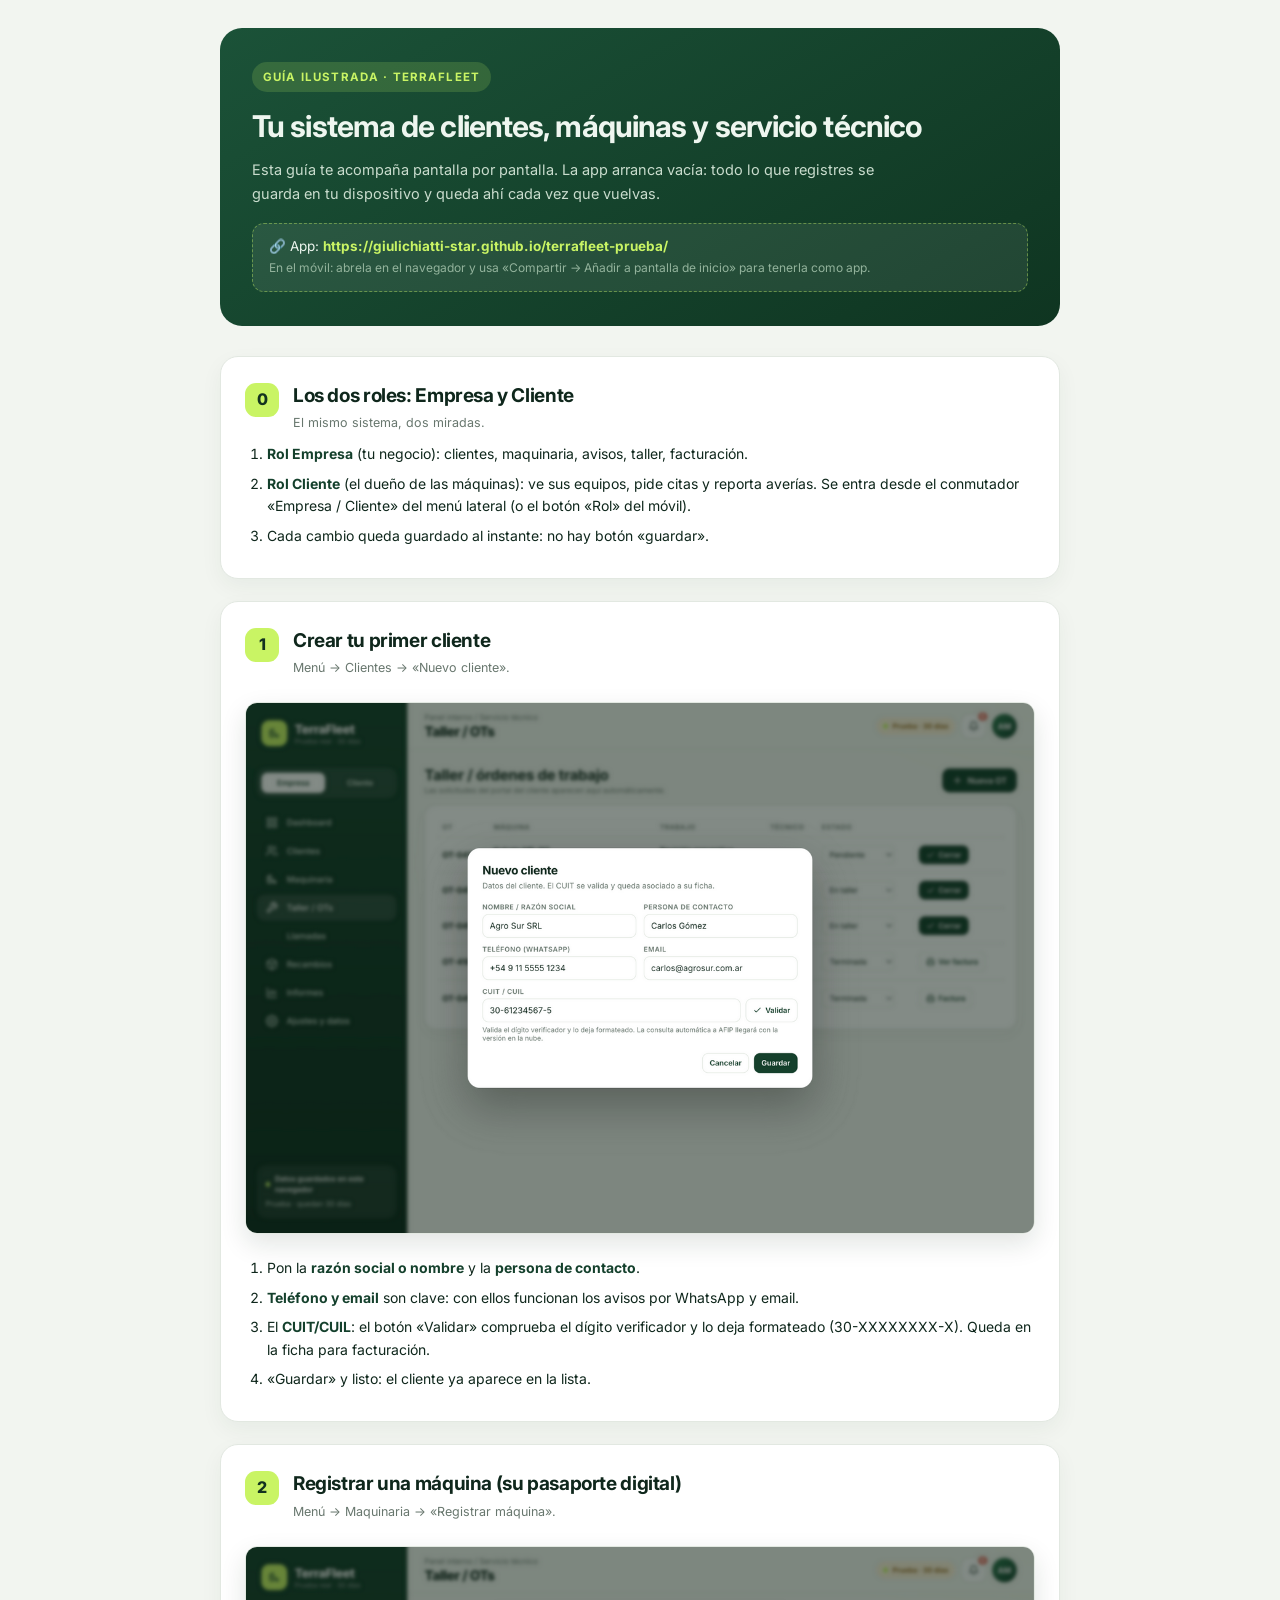
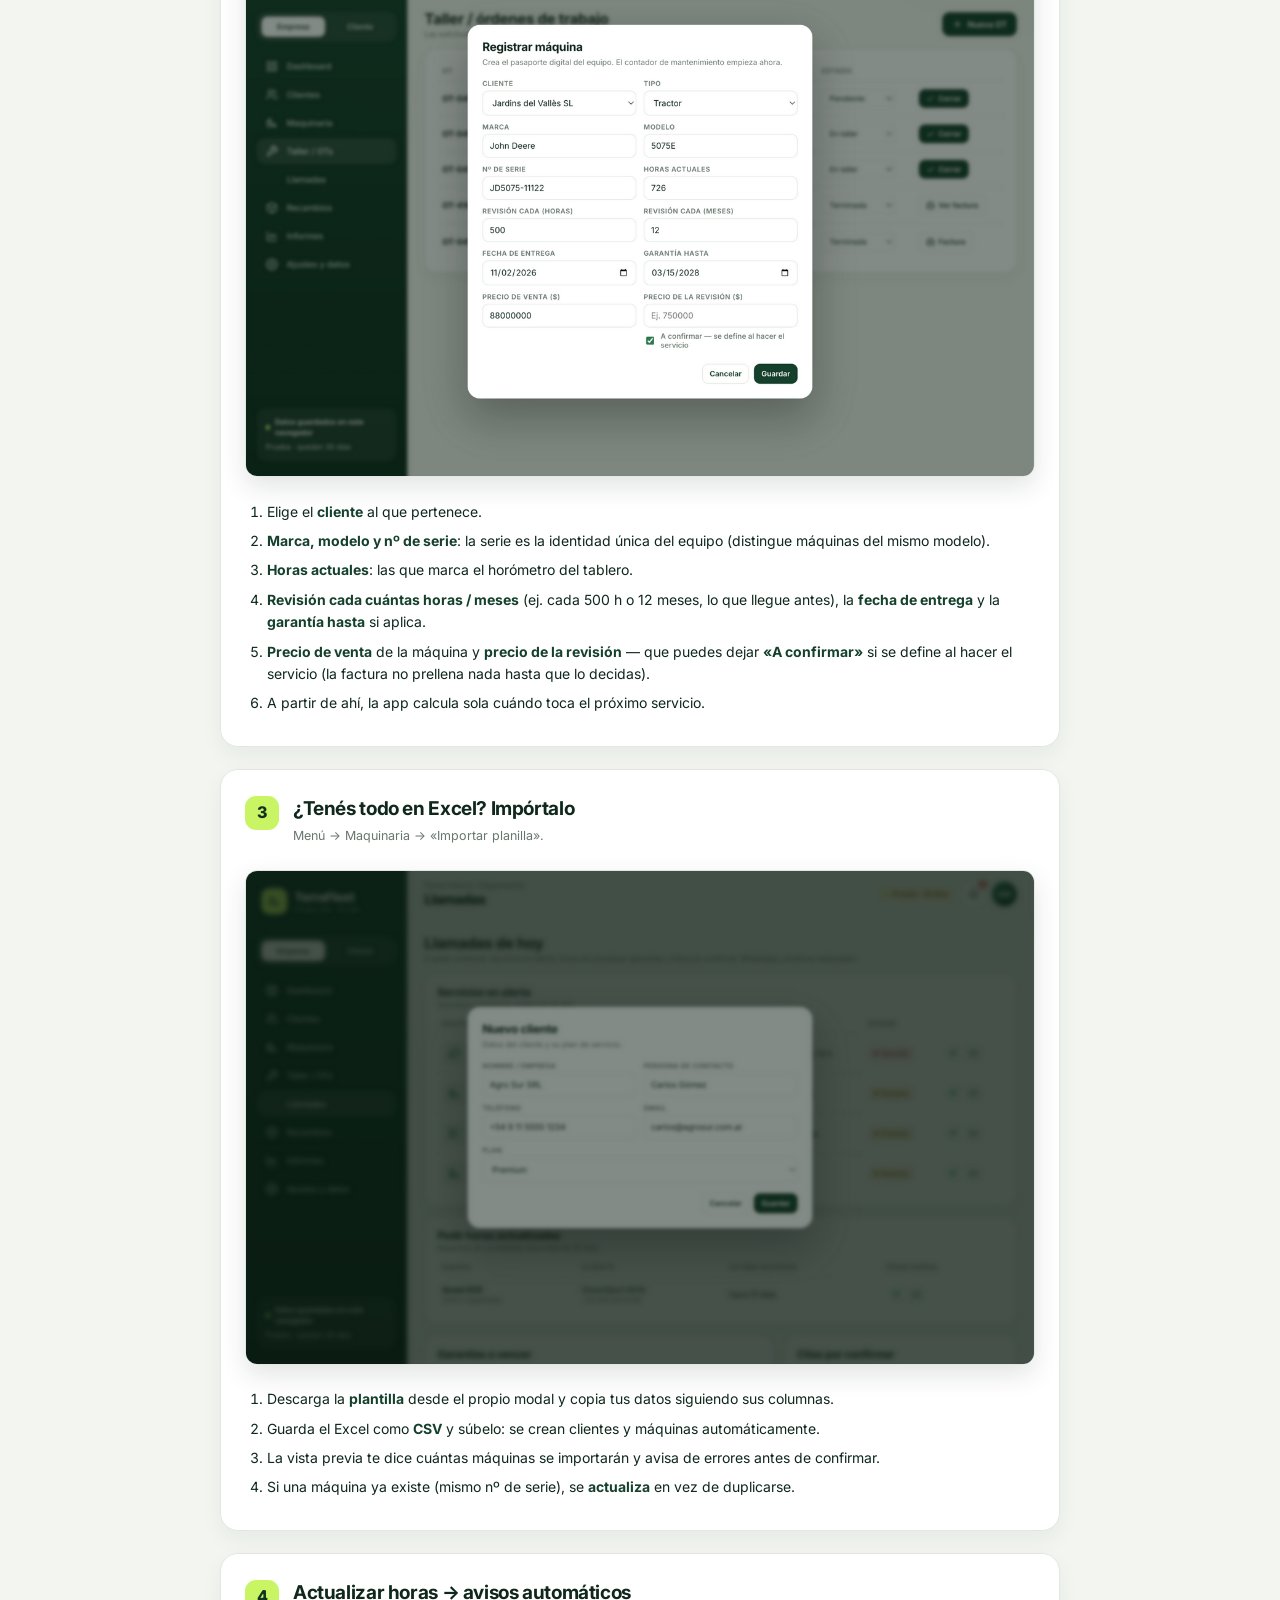
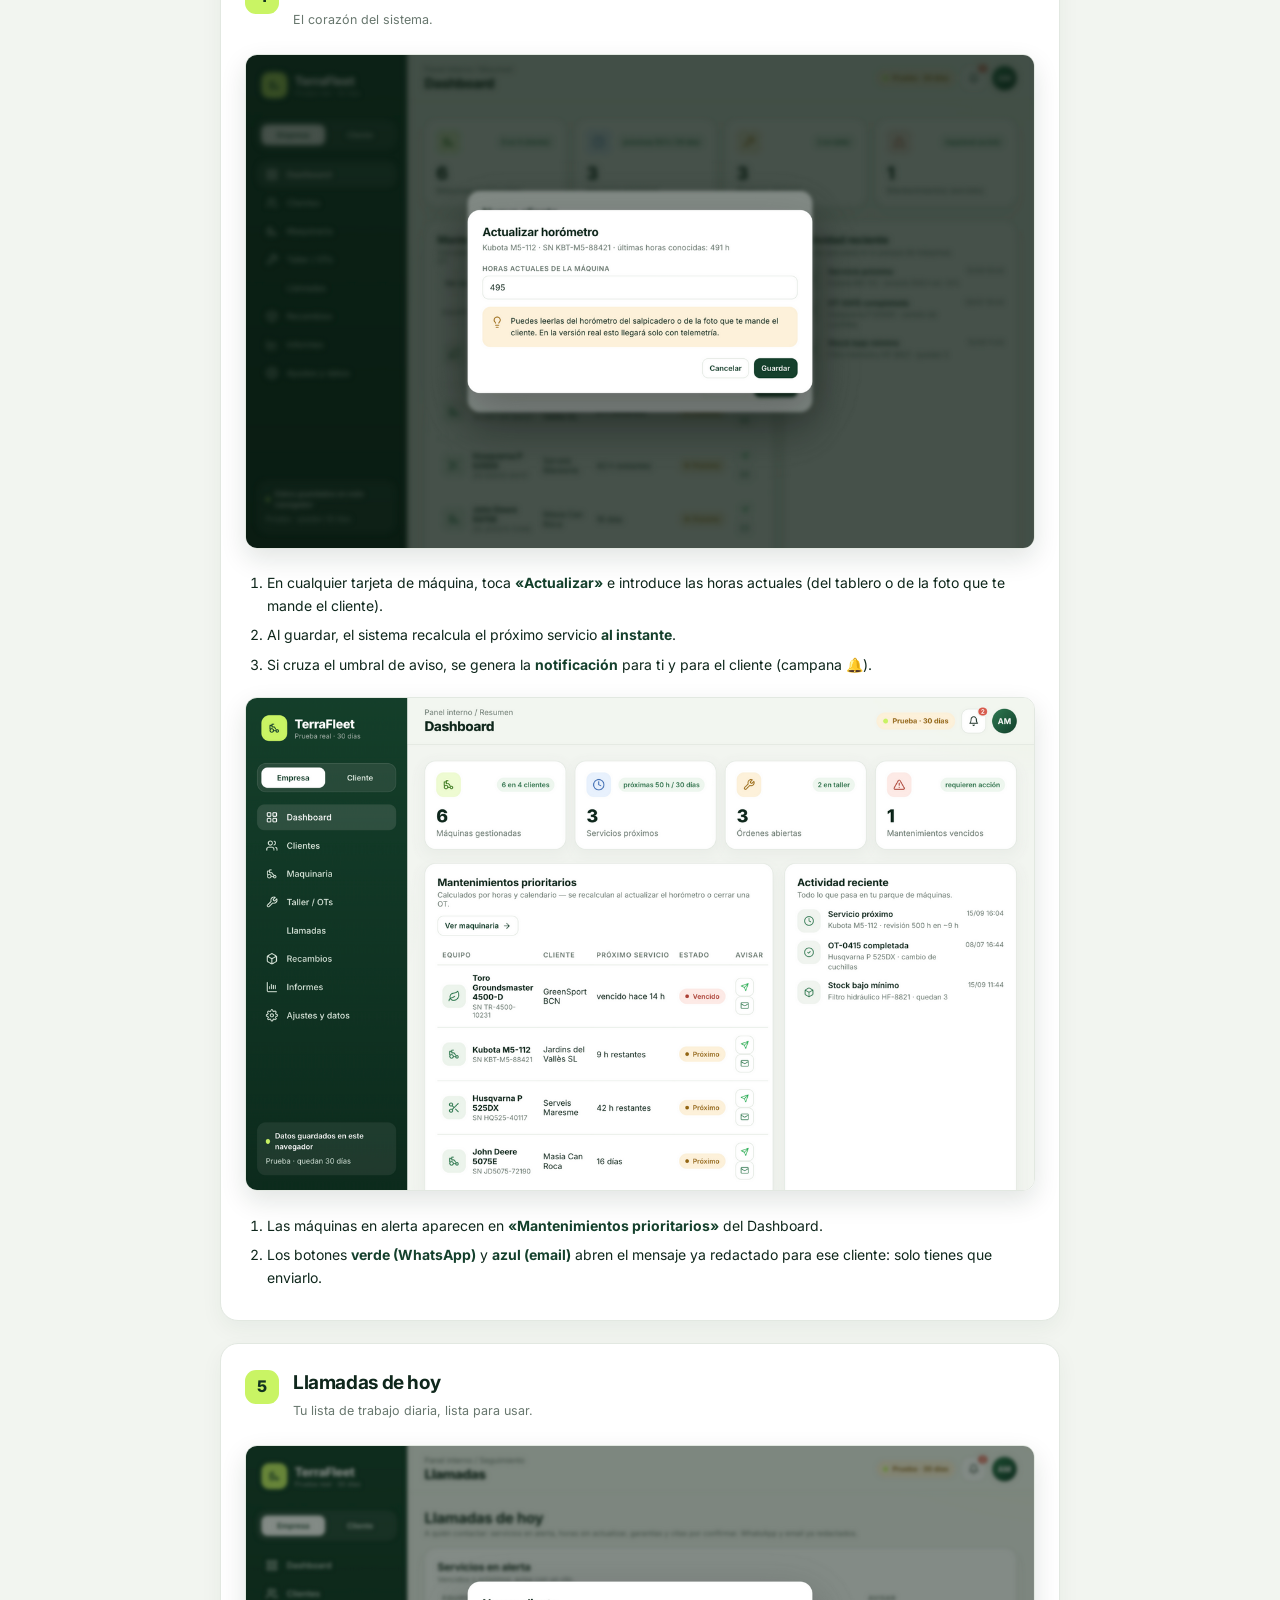
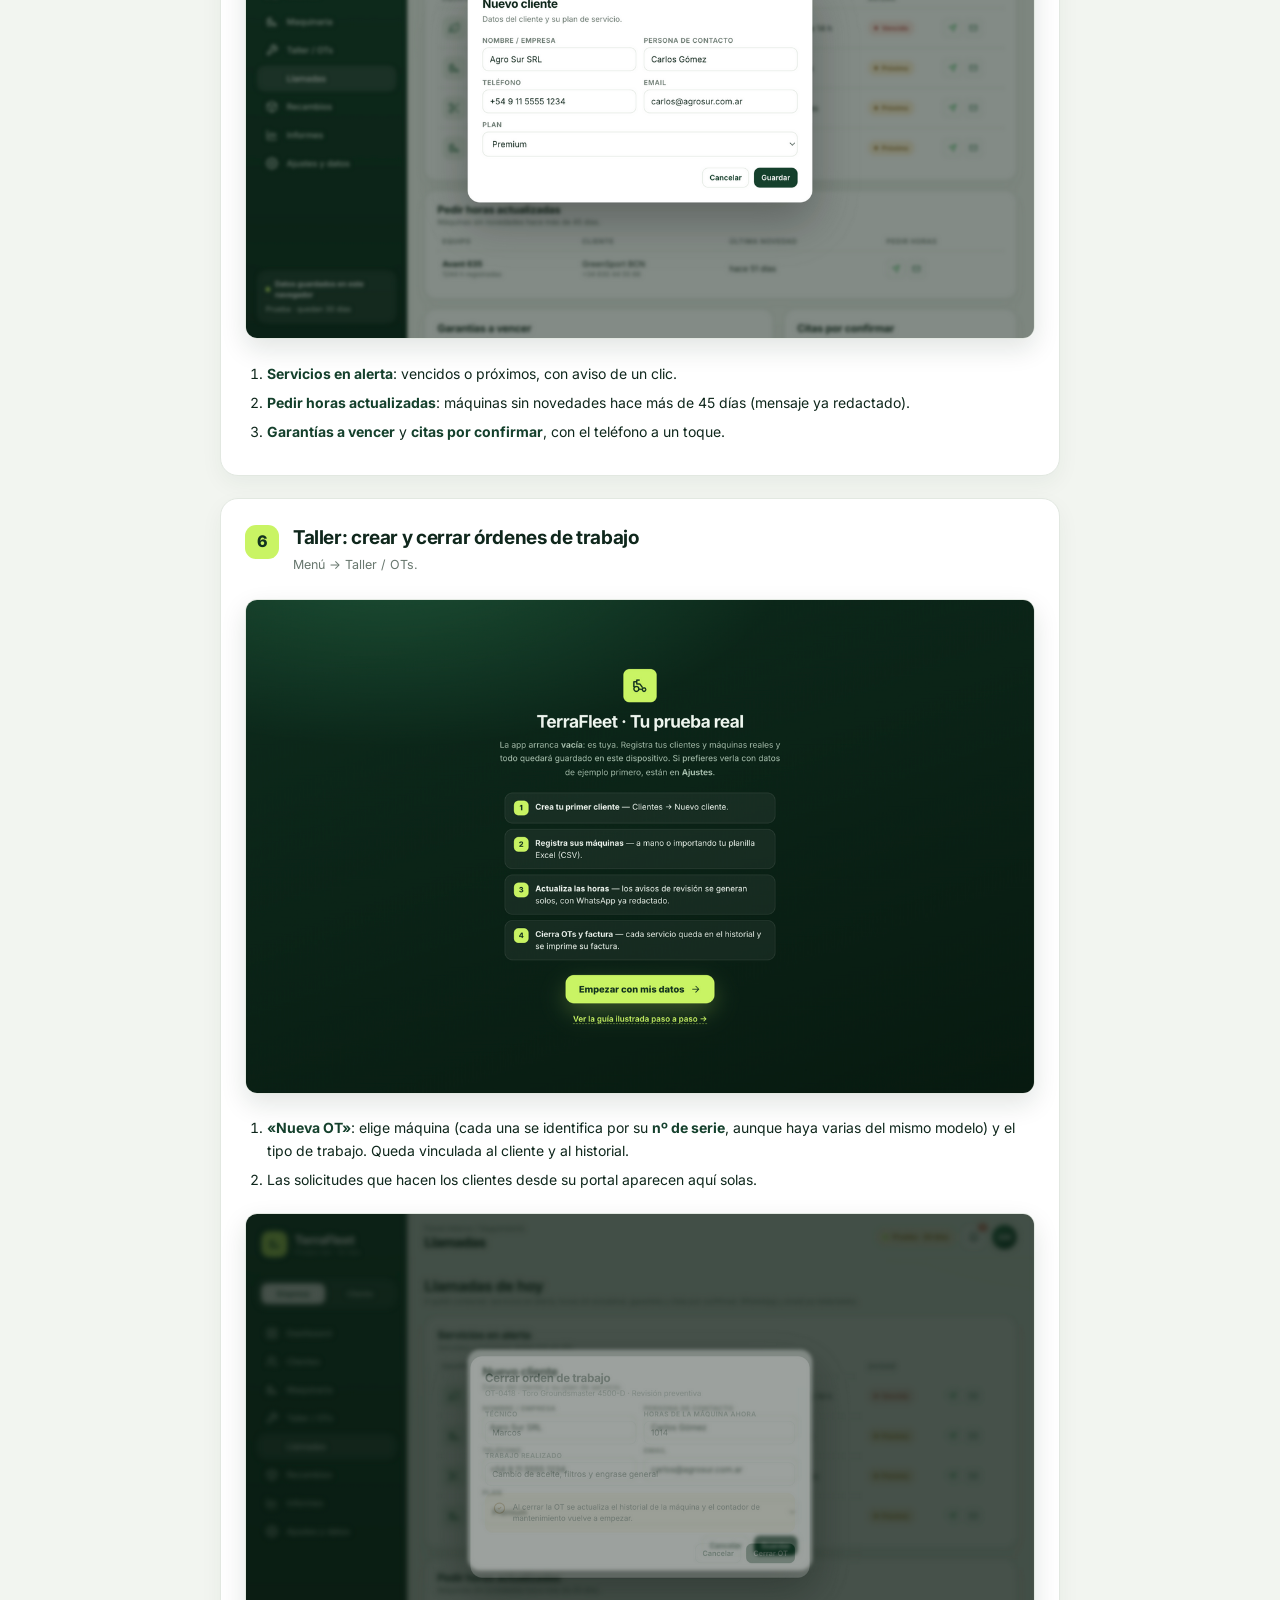
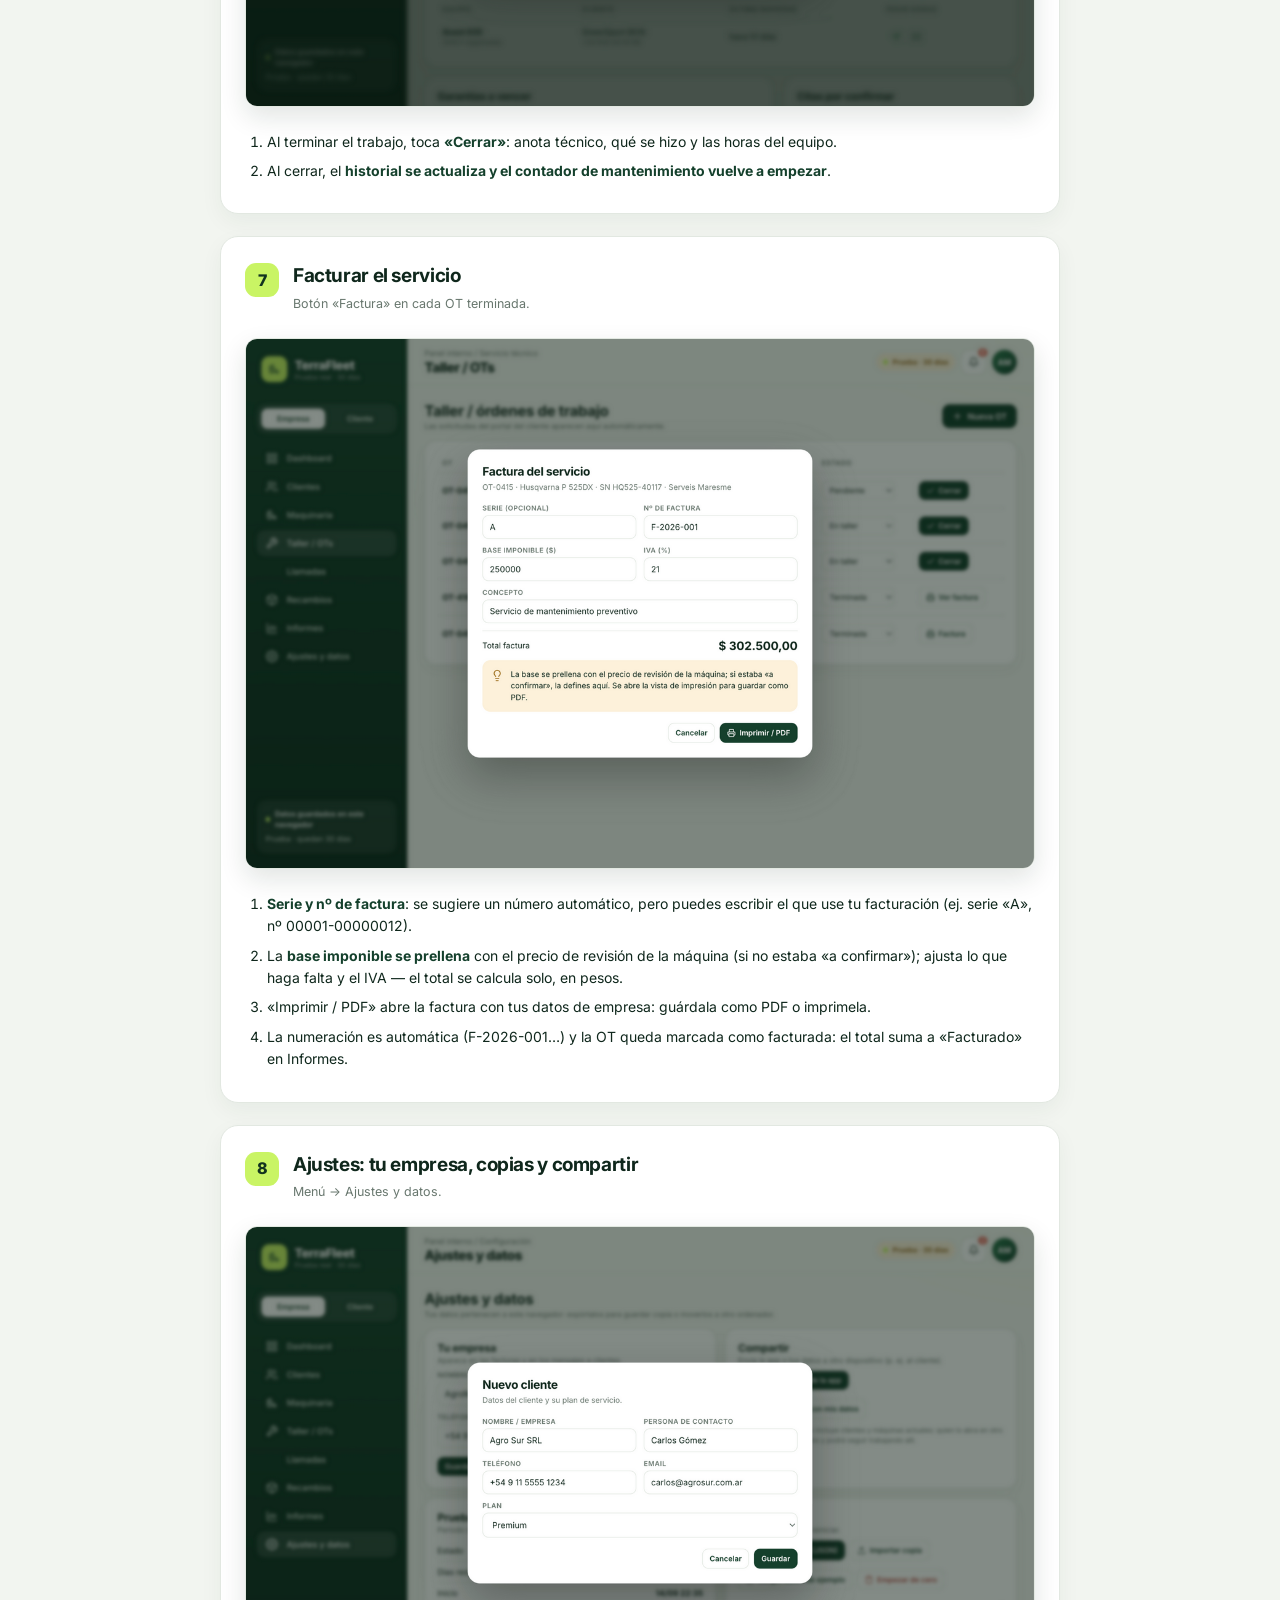
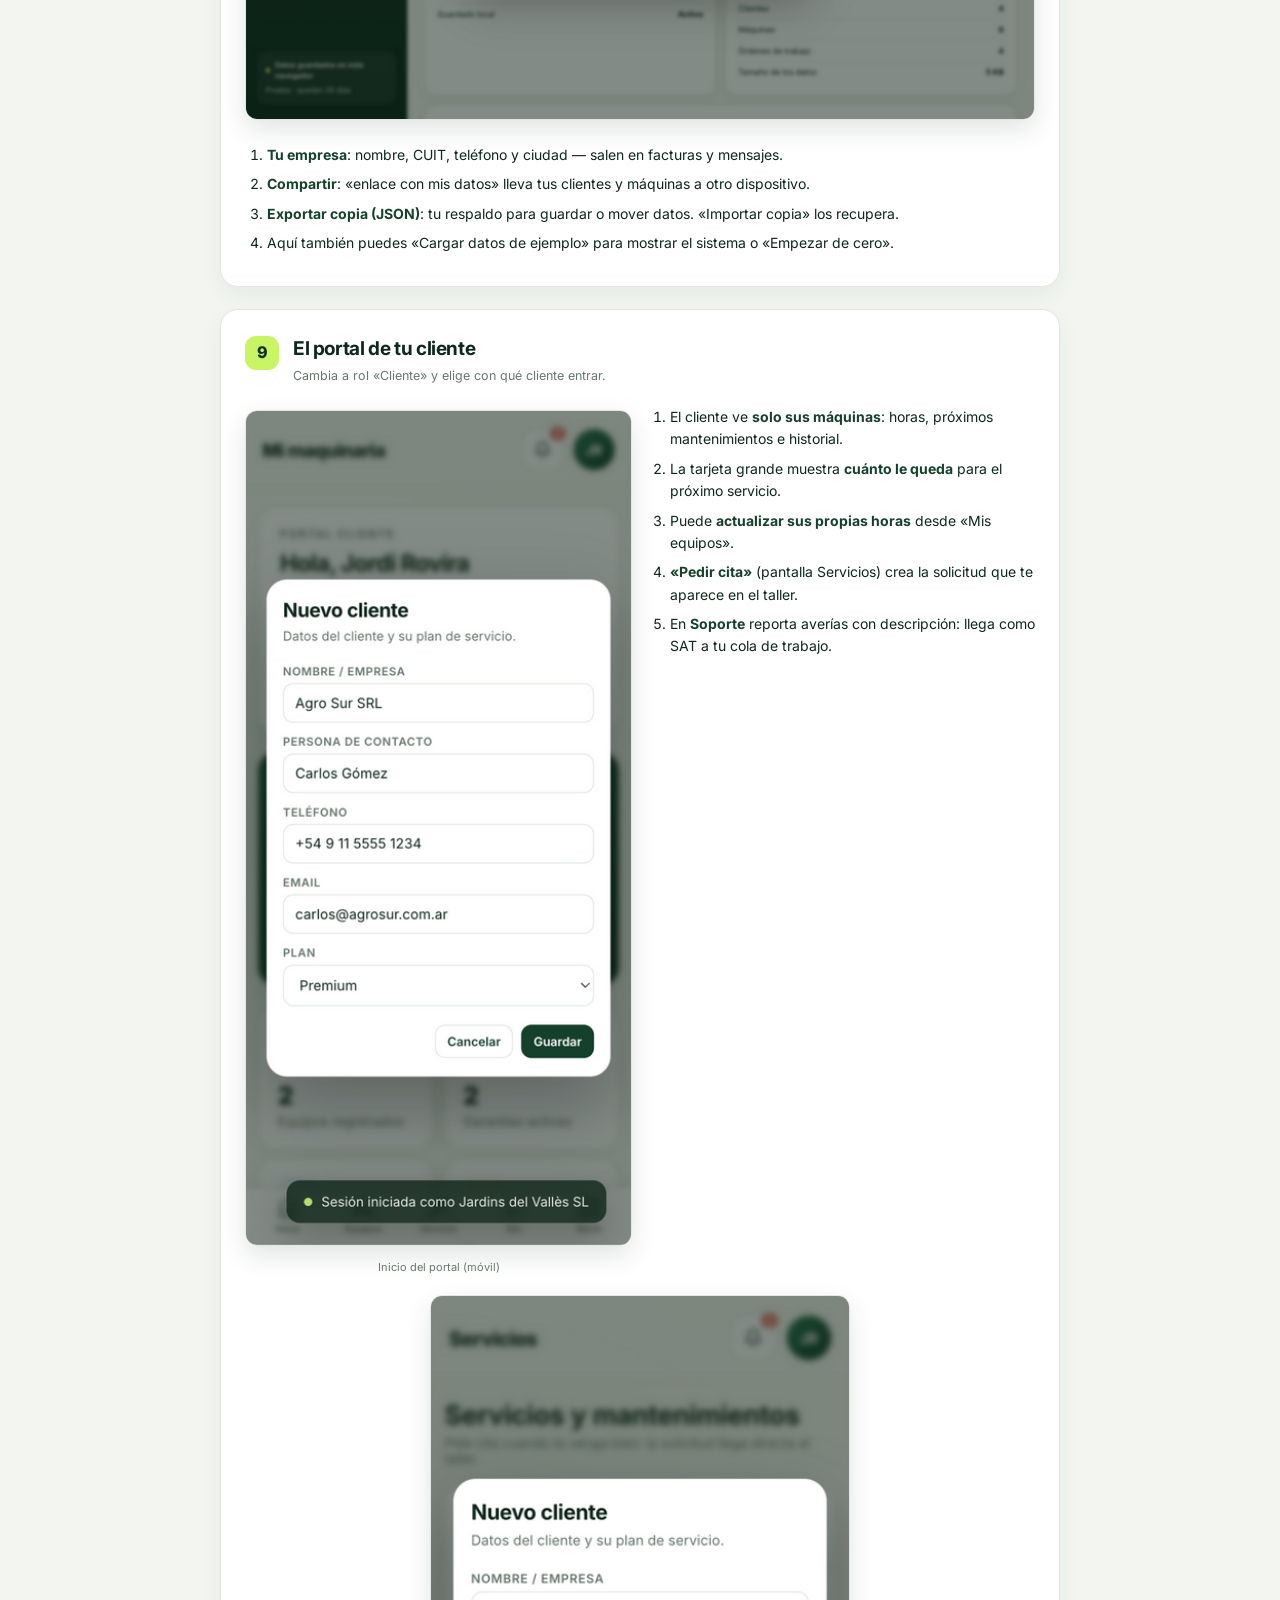
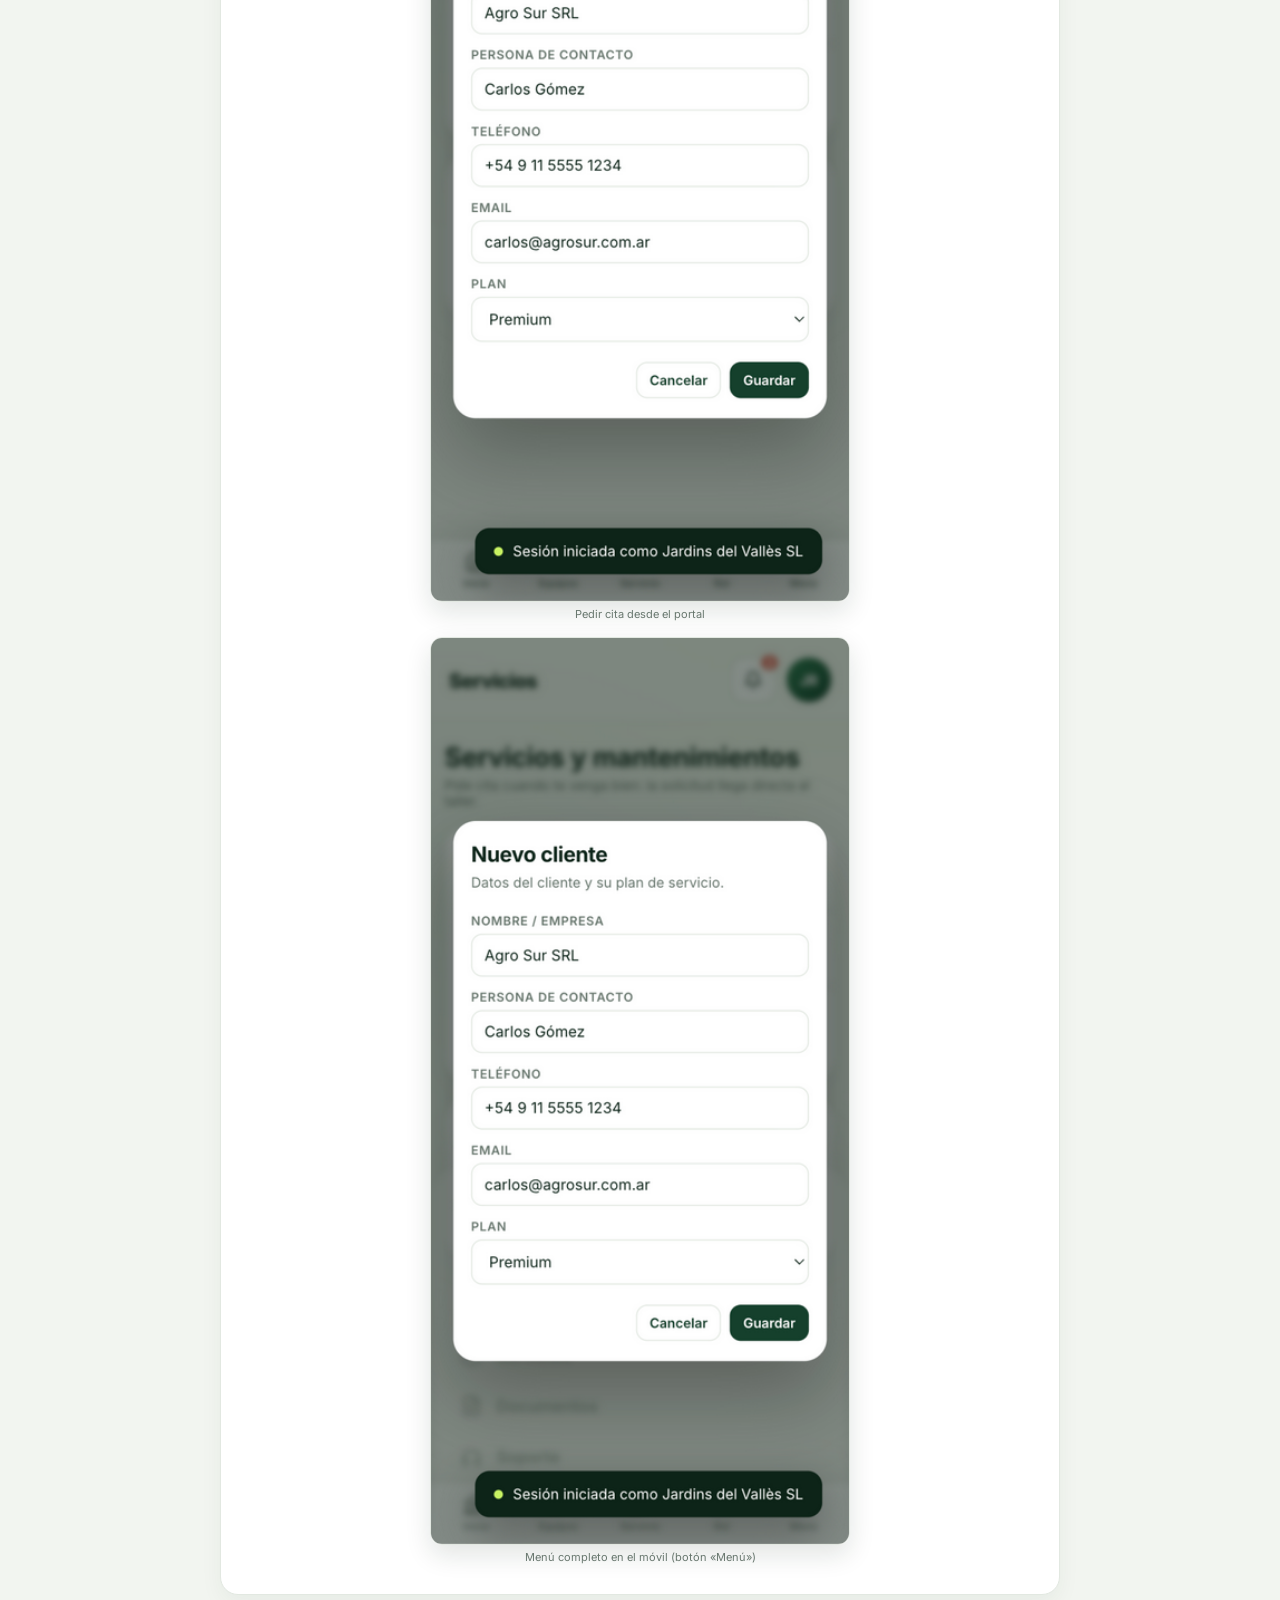
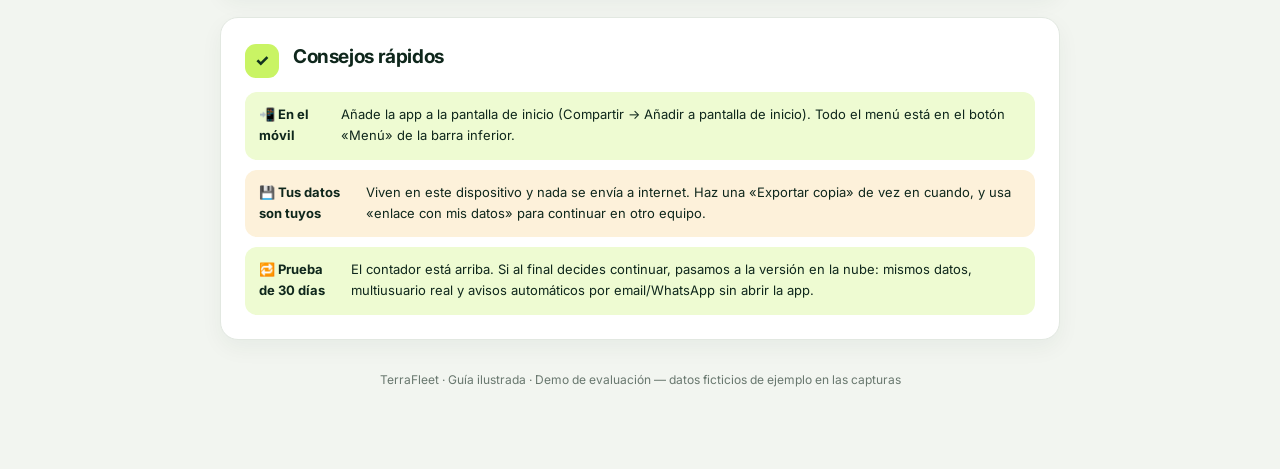
==== guia.html @ 0118ab43 "CRM: CUIT con validación, sin plan, factura con serie/nº, fecha de entrega, precio a confirmar" ====
<!doctype html>
<html lang="es">
<head>
<meta charset="utf-8" />
<meta name="viewport" content="width=device-width, initial-scale=1" />
<title>TerraFleet — Guía ilustrada paso a paso</title>
<link rel="preconnect" href="https://fonts.googleapis.com">
<link href="https://fonts.googleapis.com/css2?family=Inter:wght@400;500;600;700;800&display=swap" rel="stylesheet">
<style>
  :root{--green:#14402c;--green2:#2f7a52;--lime:#c9f464;--lime-soft:#eefbd2;--ink:#0f271c;--muted:#68776e;--line:#e2e8e1;--amber-soft:#fdf1da}
  *{box-sizing:border-box}
  body{margin:0;font-family:Inter,system-ui,-apple-system,"Segoe UI",sans-serif;color:var(--ink);background:#f2f5f0;line-height:1.6;-webkit-font-smoothing:antialiased}
  .wrap{max-width:880px;margin:0 auto;padding:28px 20px 80px}
  header.hero{background:linear-gradient(150deg,#1b5238,#0f3521);color:#eef6ef;border-radius:22px;padding:34px 32px;margin-bottom:30px}
  header.hero h1{margin:10px 0 8px;font-size:30px;letter-spacing:-.03em}
  header.hero p{color:#c9dccd;margin:0;font-size:14.5px;max-width:640px}
  .chip{display:inline-flex;align-items:center;gap:7px;background:rgba(201,244,100,.16);color:#c9f464;font-size:11.5px;font-weight:700;letter-spacing:.1em;text-transform:uppercase;padding:6px 11px;border-radius:999px}
  .appurl{margin-top:18px;background:rgba(255,255,255,.08);border:1px dashed rgba(201,244,100,.4);border-radius:12px;padding:12px 16px;font-size:13.5px}
  .appurl b{color:#c9f464;word-break:break-all}
  .section{background:white;border:1px solid var(--line);border-radius:18px;padding:24px;margin-bottom:22px;box-shadow:0 8px 22px rgba(28,54,41,.05);break-inside:avoid}
  .sec-head{display:flex;gap:14px;align-items:flex-start;margin-bottom:10px}
  .n{width:34px;height:34px;border-radius:11px;background:var(--lime);color:#12331f;font-weight:800;font-size:16px;display:grid;place-items:center;flex:none;margin-top:2px}
  h2{margin:0;font-size:19px;letter-spacing:-.02em}
  .sub{color:var(--muted);font-size:12.5px;margin-top:2px}
  img{width:100%;height:auto;border:1px solid var(--line);border-radius:12px;box-shadow:0 10px 26px rgba(15,39,28,.12);margin:14px 0 6px}
  ol{margin:10px 0 0;padding-left:22px}
  li{margin-bottom:7px;font-size:14px}
  li b{color:var(--green)}
  .tip{display:flex;gap:10px;background:var(--lime-soft);border-radius:12px;padding:12px 14px;font-size:13px;margin-top:14px}
  .tip.amber{background:var(--amber-soft)}
  .tip b{display:block;margin-bottom:2px}
  .shot-cap{font-size:11px;color:var(--muted);text-align:center;margin-bottom:4px}
  .cols{display:grid;grid-template-columns:1fr 1fr;gap:16px}
  .cols .section{margin-bottom:0}
  footer{margin-top:30px;text-align:center;color:var(--muted);font-size:12px}
  @media(max-width:760px){.cols{grid-template-columns:1fr}}
  @media print{
    body{background:#fff}
    .wrap{max-width:none;padding:0}
    .section{box-shadow:none;break-inside:avoid;page-break-inside:avoid}
    header.hero{border-radius:0}
  }
</style>
</head>
<body>
<div class="wrap">

<header class="hero">
  <span class="chip">Guía ilustrada · TerraFleet</span>
  <h1>Tu sistema de clientes, máquinas y servicio técnico</h1>
  <p>Esta guía te acompaña pantalla por pantalla. La app arranca vacía: todo lo que registres se guarda en tu dispositivo y queda ahí cada vez que vuelvas.</p>
  <div class="appurl">🔗 App: <b>https://giulichiatti-star.github.io/terrafleet-prueba/</b><br><span style="font-size:12px;color:#93b39c">En el móvil: abrela en el navegador y usa «Compartir → Añadir a pantalla de inicio» para tenerla como app.</span></div>
</header>

<div class="section">
  <div class="sec-head"><div class="n">0</div><div><h2>Los dos roles: Empresa y Cliente</h2><div class="sub">El mismo sistema, dos miradas.</div></div></div>
  <ol>
    <li><b>Rol Empresa</b> (tu negocio): clientes, maquinaria, avisos, taller, facturación.</li>
    <li><b>Rol Cliente</b> (el dueño de las máquinas): ve sus equipos, pide citas y reporta averías. Se entra desde el conmutador «Empresa / Cliente» del menú lateral (o el botón «Rol» del móvil).</li>
    <li>Cada cambio queda guardado al instante: no hay botón «guardar».</li>
  </ol>
</div>

<div class="section">
  <div class="sec-head"><div class="n">1</div><div><h2>Crear tu primer cliente</h2><div class="sub">Menú → Clientes → «Nuevo cliente».</div></div></div>
  <img src="[data-uri]" alt="Modal de nuevo cliente">
  <ol>
    <li>Pon la <b>razón social o nombre</b> y la <b>persona de contacto</b>.</li>
    <li><b>Teléfono y email</b> son clave: con ellos funcionan los avisos por WhatsApp y email.</li>
    <li>El <b>CUIT/CUIL</b>: el botón «Validar» comprueba el dígito verificador y lo deja formateado (30-XXXXXXXX-X). Queda en la ficha para facturación.</li>
    <li>«Guardar» y listo: el cliente ya aparece en la lista.</li>
  </ol>
</div>

<div class="section">
  <div class="sec-head"><div class="n">2</div><div><h2>Registrar una máquina (su pasaporte digital)</h2><div class="sub">Menú → Maquinaria → «Registrar máquina».</div></div></div>
  <img src="[data-uri]" alt="Modal de registrar máquina">
  <ol>
    <li>Elige el <b>cliente</b> al que pertenece.</li>
    <li><b>Marca, modelo y nº de serie</b>: la serie es la identidad única del equipo (distingue máquinas del mismo modelo).</li>
    <li><b>Horas actuales</b>: las que marca el horómetro del tablero.</li>
    <li><b>Revisión cada cuántas horas / meses</b> (ej. cada 500 h o 12 meses, lo que llegue antes), la <b>fecha de entrega</b> y la <b>garantía hasta</b> si aplica.</li>
    <li><b>Precio de venta</b> de la máquina y <b>precio de la revisión</b> — que puedes dejar <b>«A confirmar»</b> si se define al hacer el servicio (la factura no prellena nada hasta que lo decidas).</li>
    <li>A partir de ahí, la app calcula sola cuándo toca el próximo servicio.</li>
  </ol>
</div>

<div class="section">
  <div class="sec-head"><div class="n">3</div><div><h2>¿Tenés todo en Excel? Impórtalo</h2><div class="sub">Menú → Maquinaria → «Importar planilla».</div></div></div>
  <img src="[data-uri]" alt="Modal de importación CSV con vista previa">
  <ol>
    <li>Descarga la <b>plantilla</b> desde el propio modal y copia tus datos siguiendo sus columnas.</li>
    <li>Guarda el Excel como <b>CSV</b> y súbelo: se crean clientes y máquinas automáticamente.</li>
    <li>La vista previa te dice cuántas máquinas se importarán y avisa de errores antes de confirmar.</li>
    <li>Si una máquina ya existe (mismo nº de serie), se <b>actualiza</b> en vez de duplicarse.</li>
  </ol>
</div>

<div class="section">
  <div class="sec-head"><div class="n">4</div><div><h2>Actualizar horas → avisos automáticos</h2><div class="sub">El corazón del sistema.</div></div></div>
  <img src="[data-uri]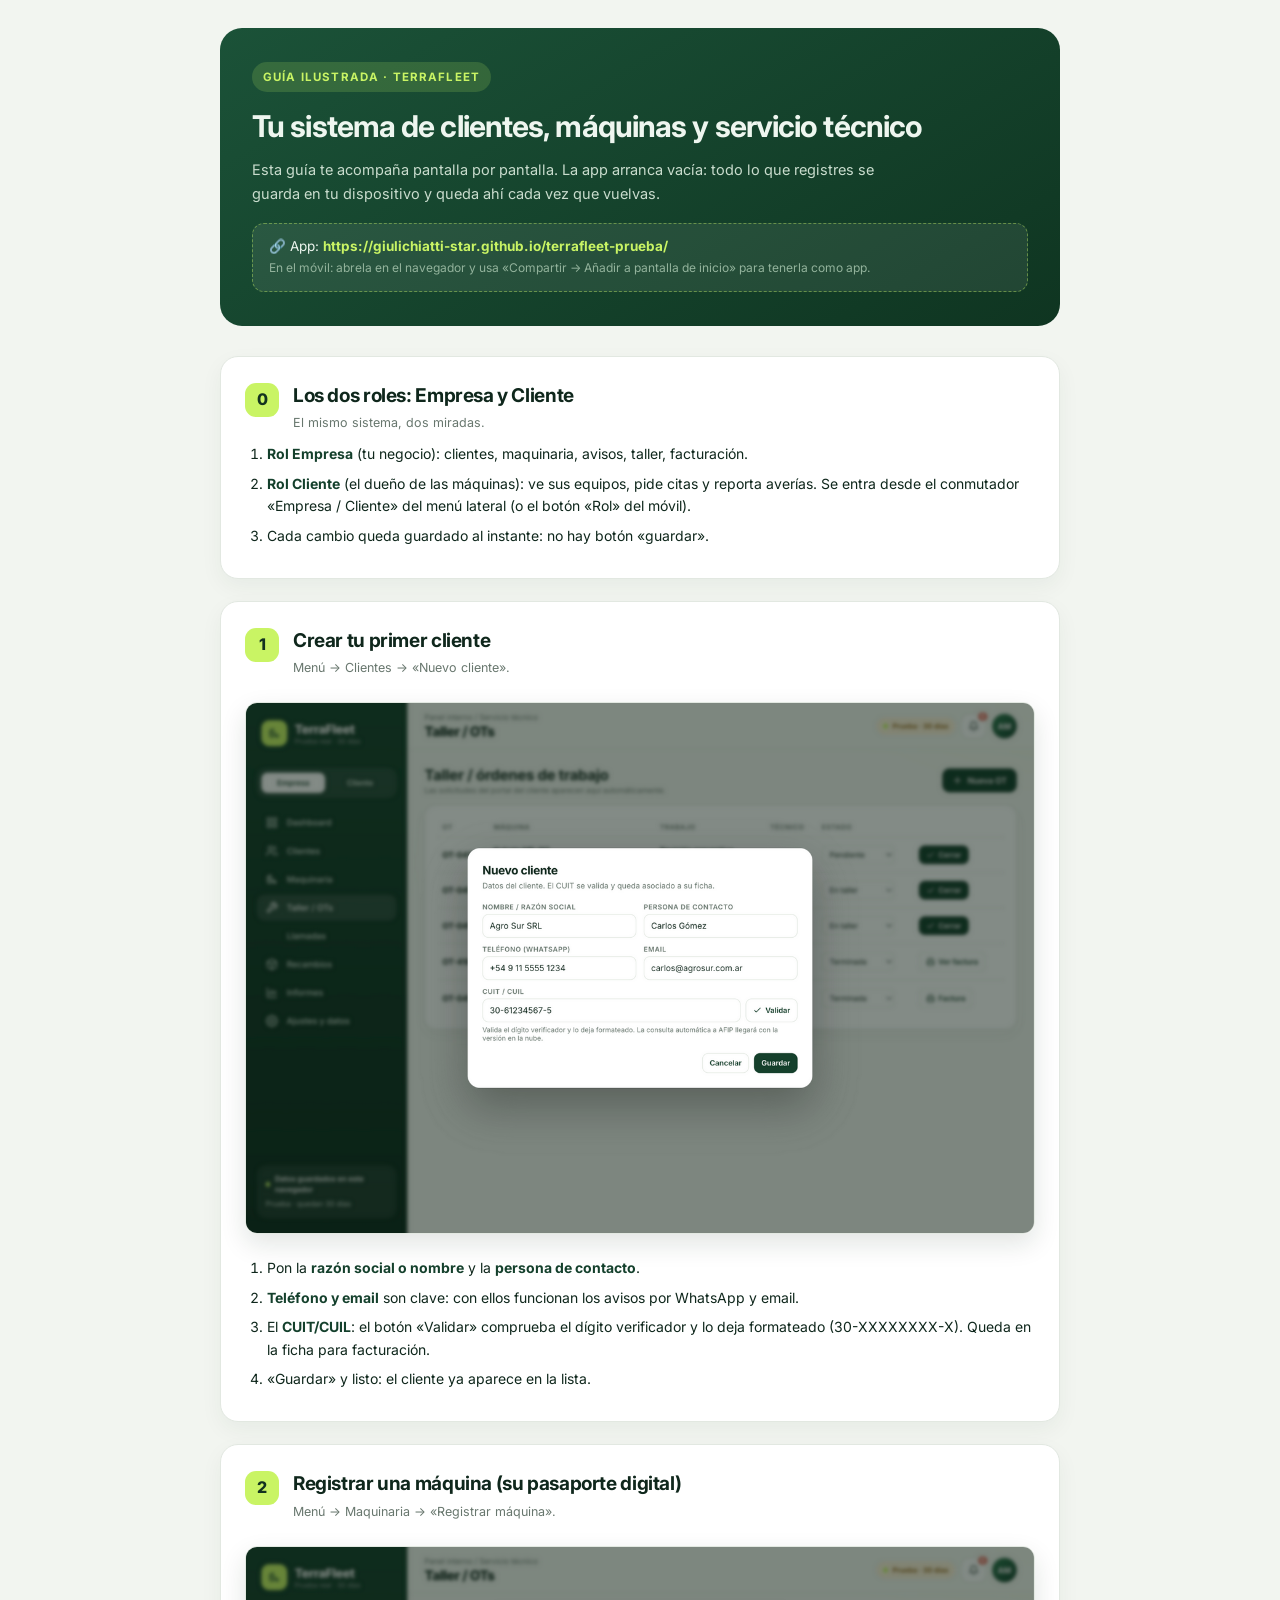
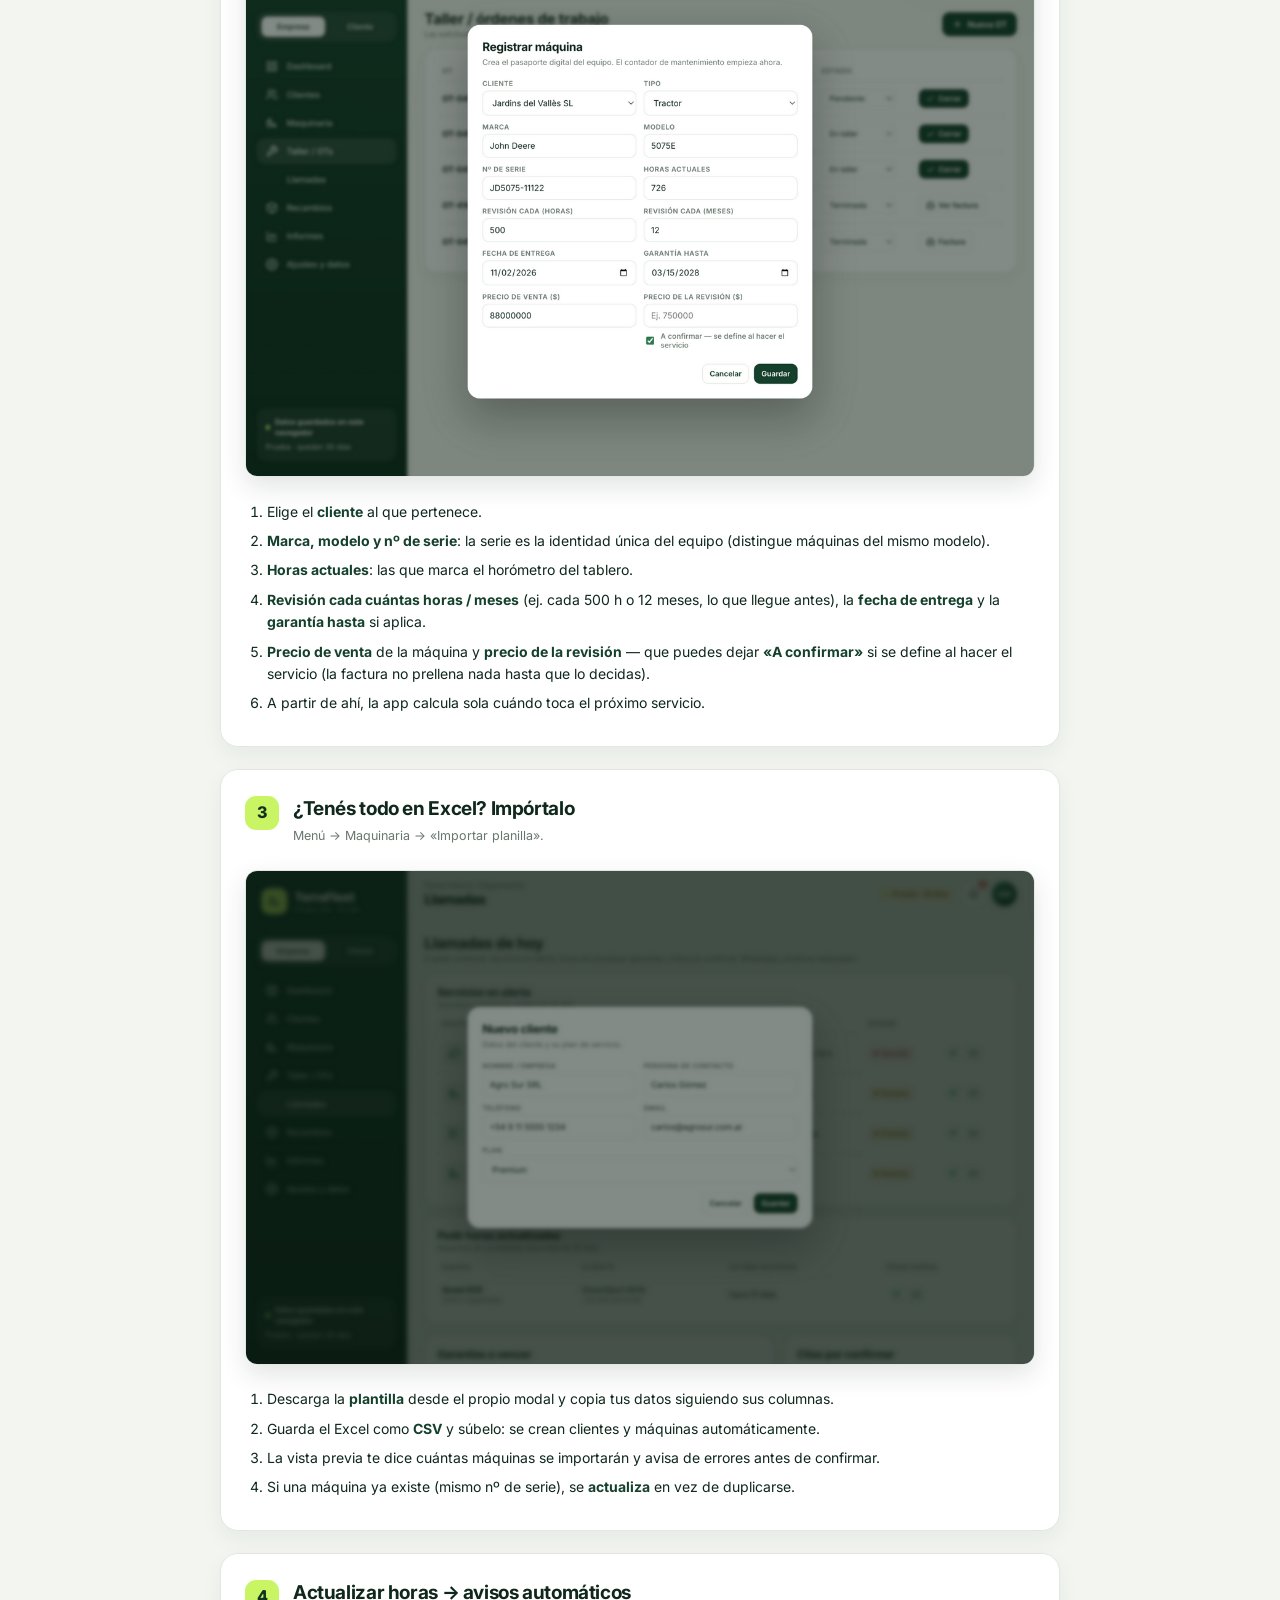
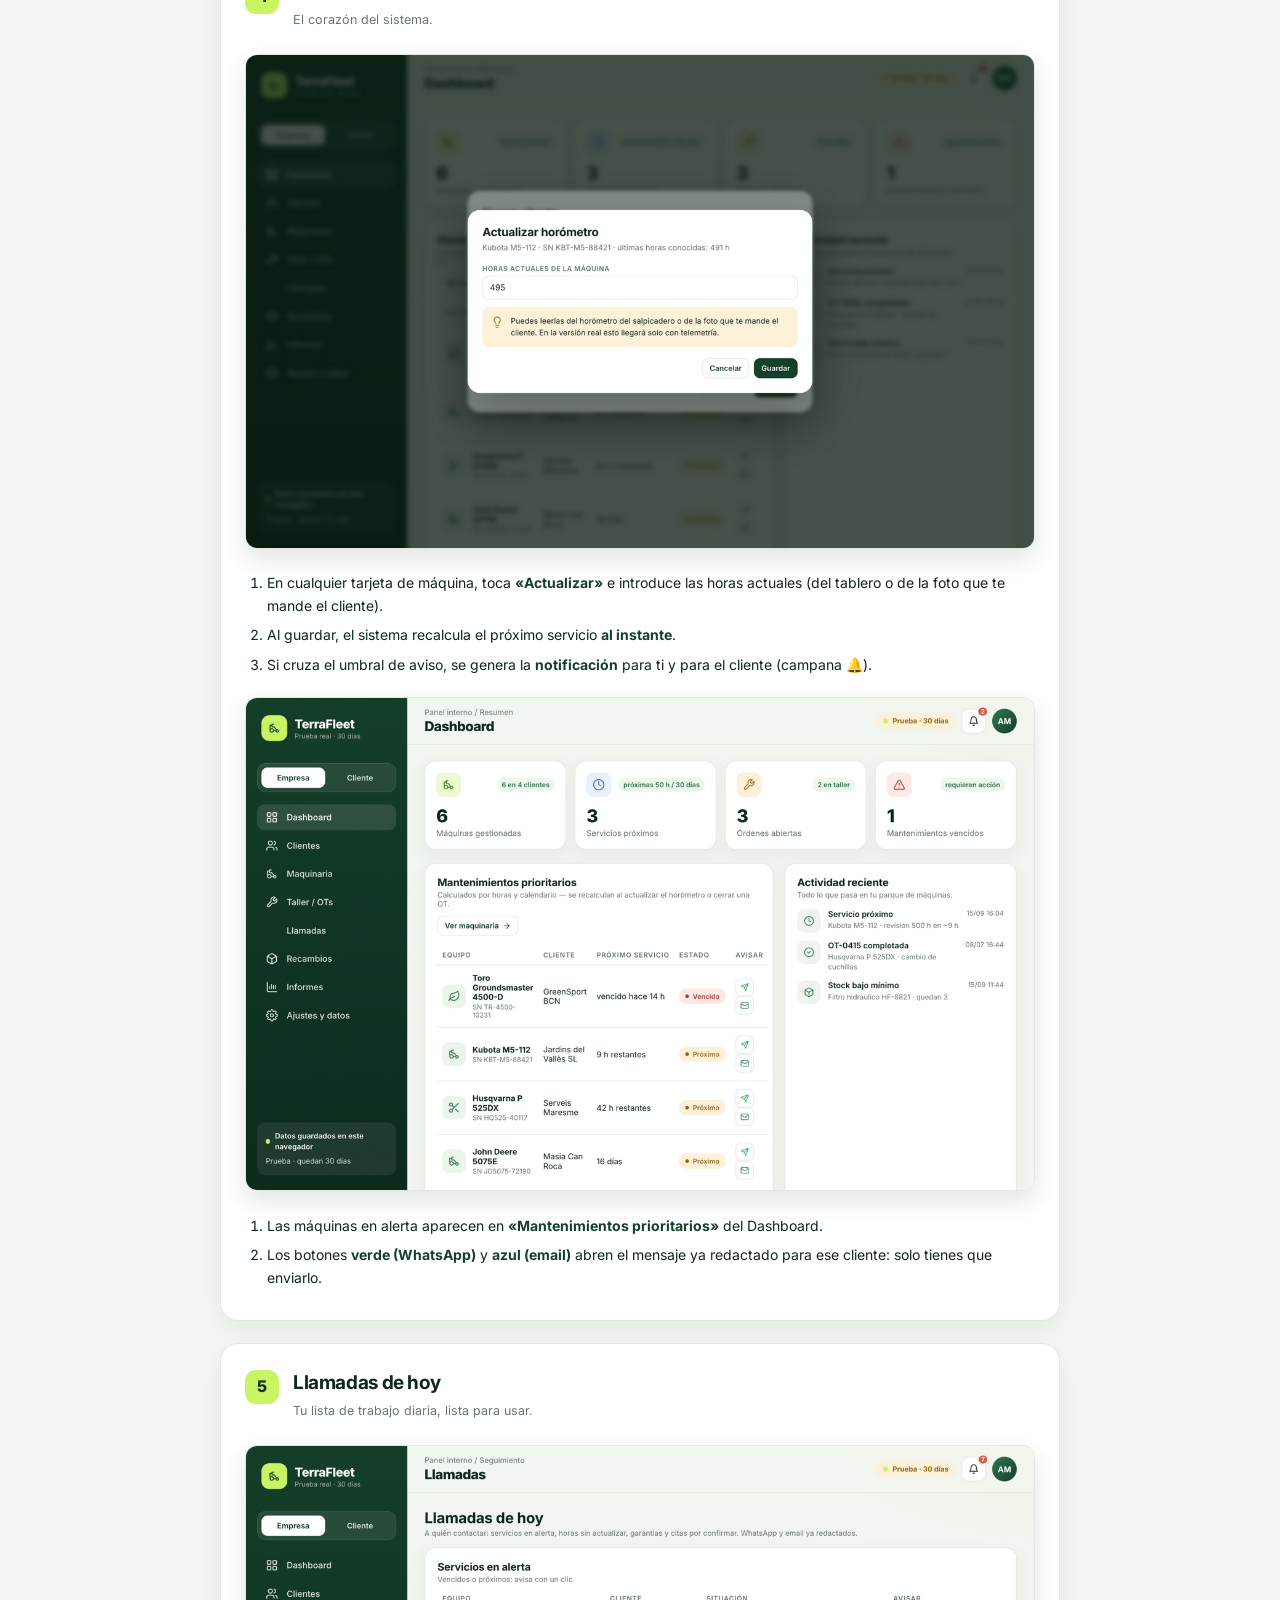
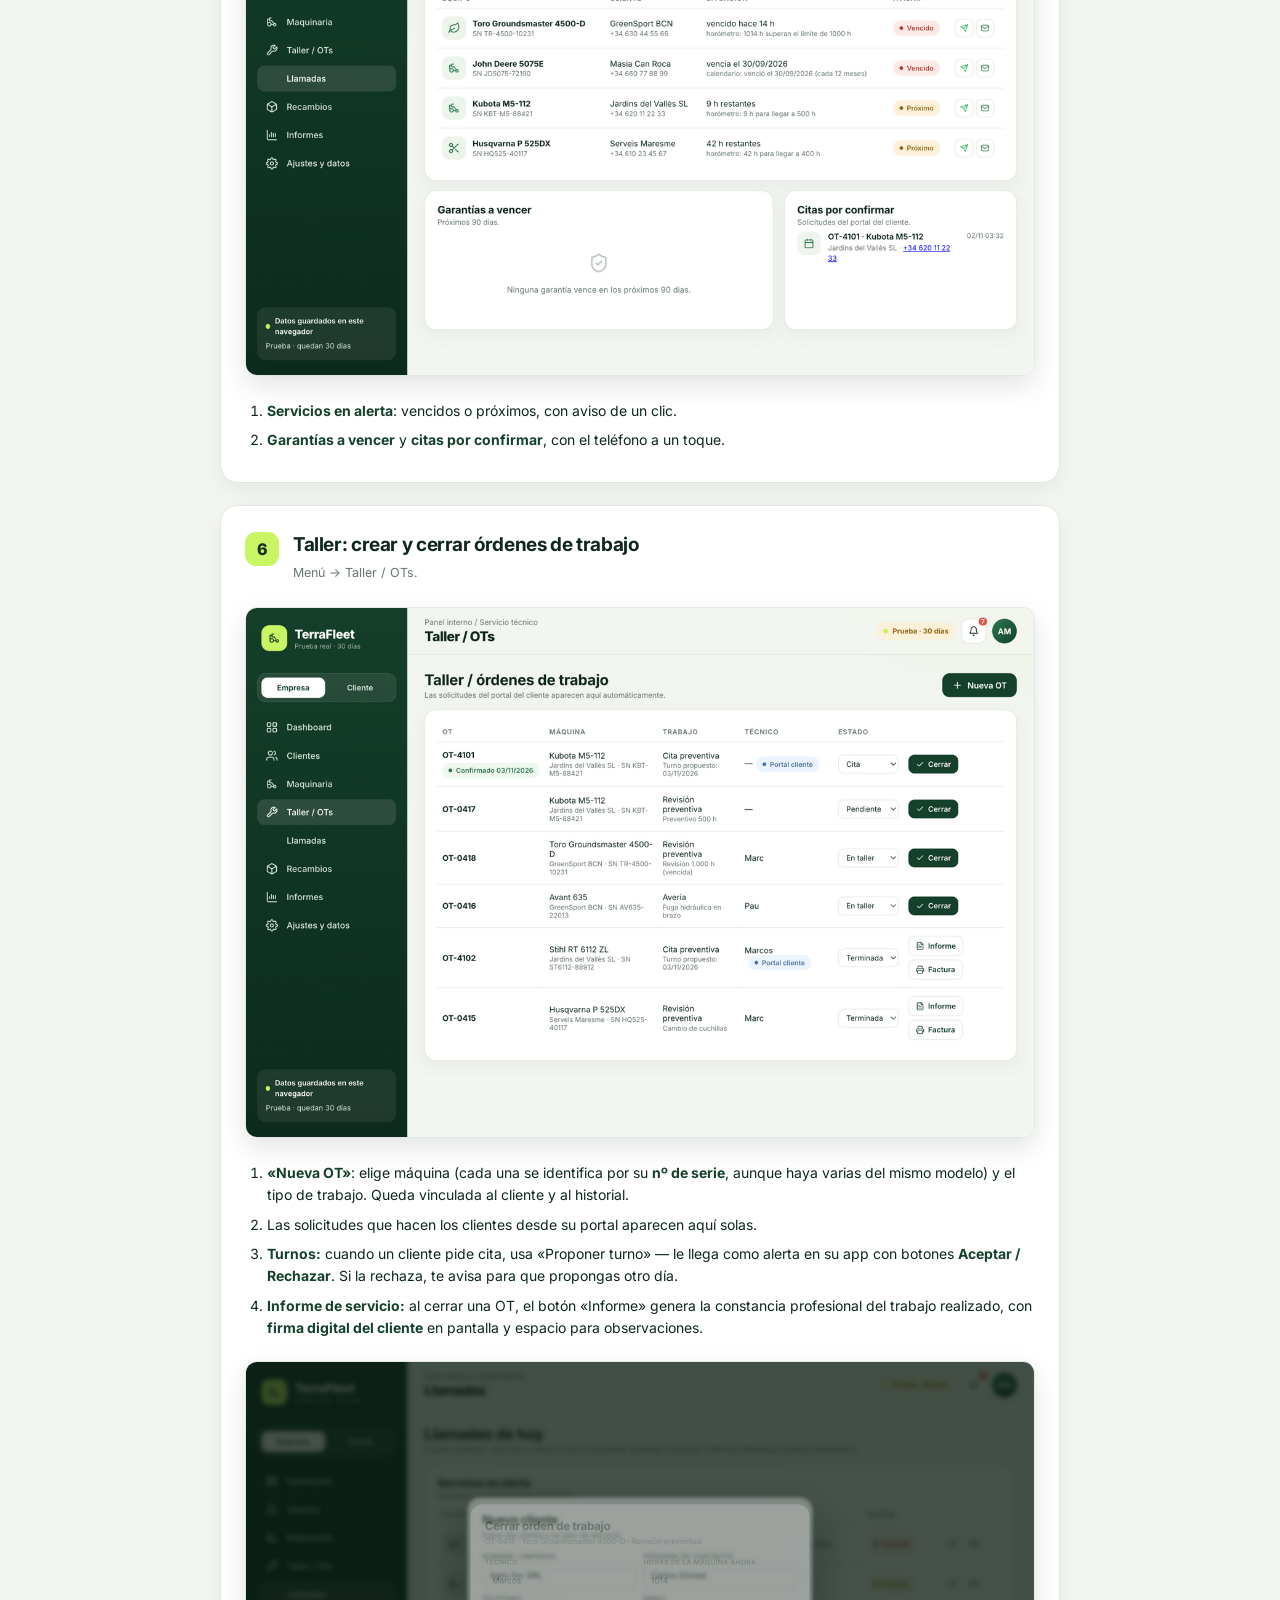
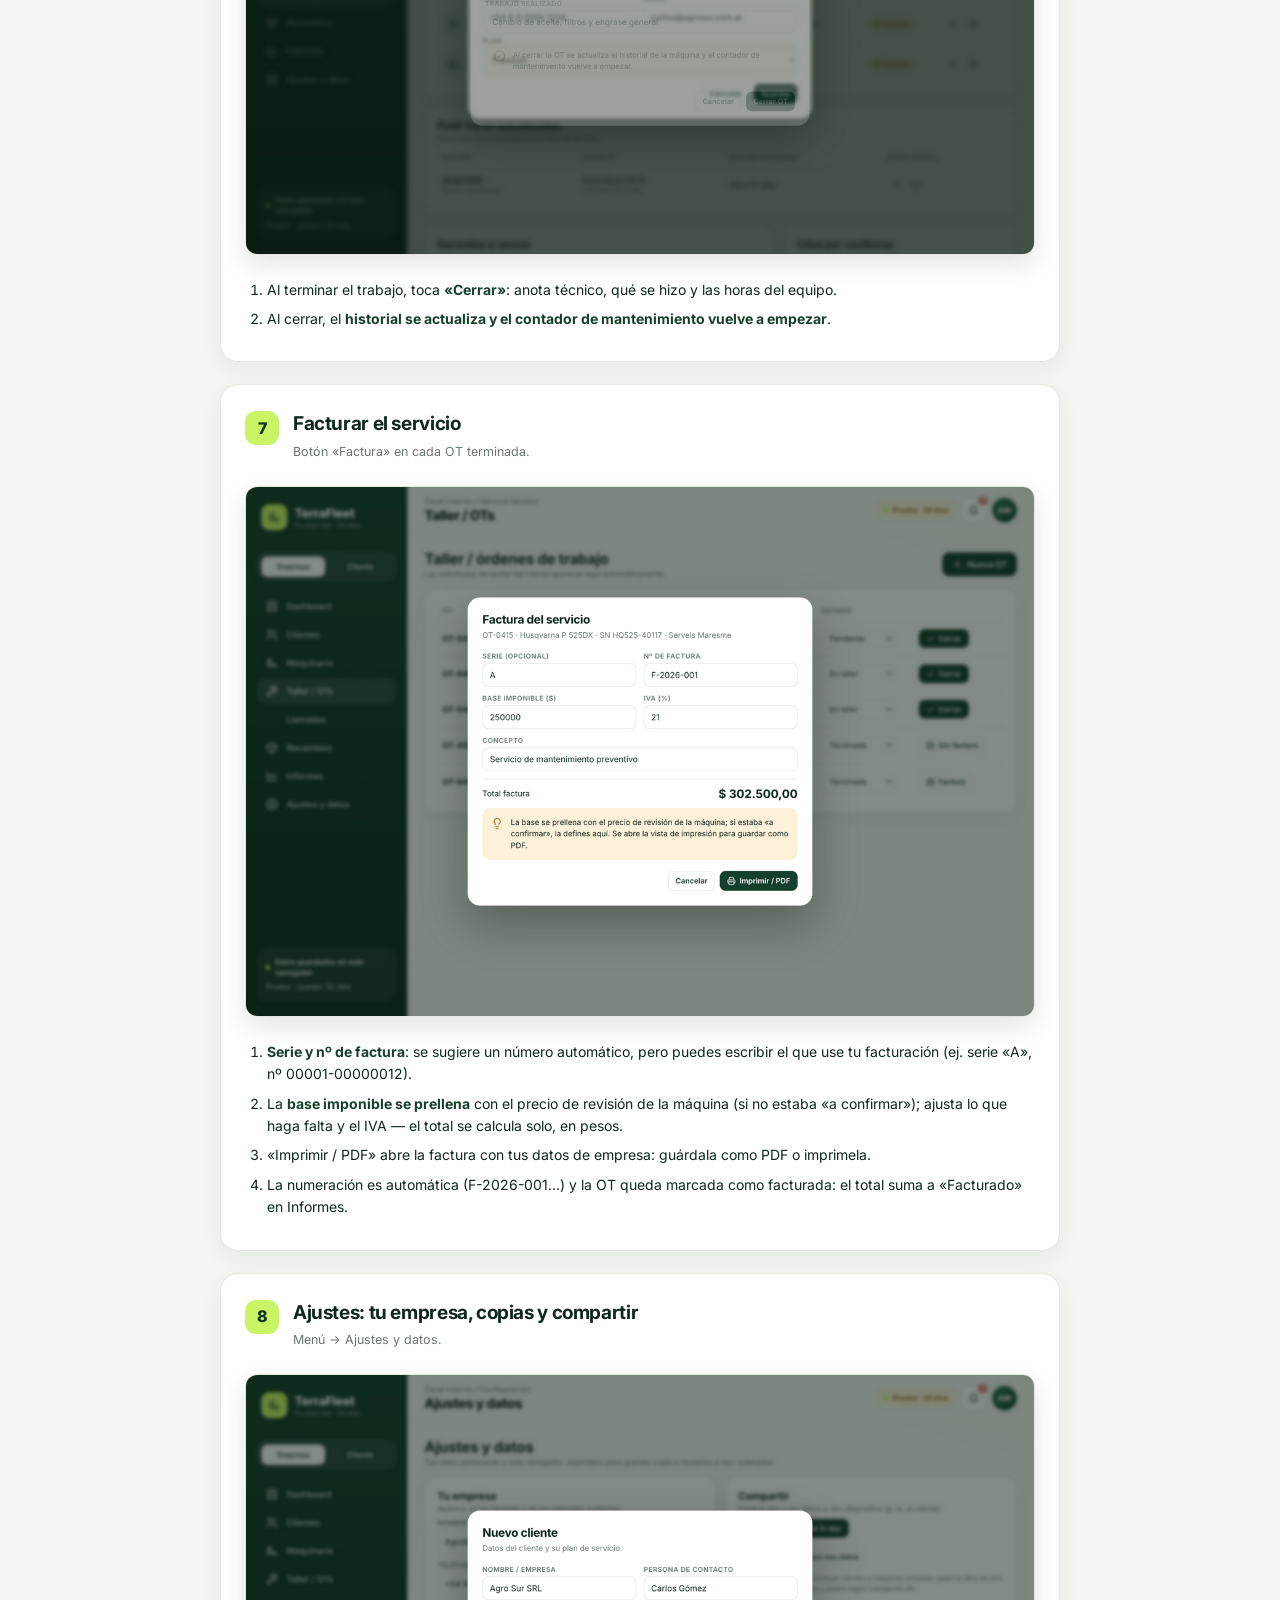
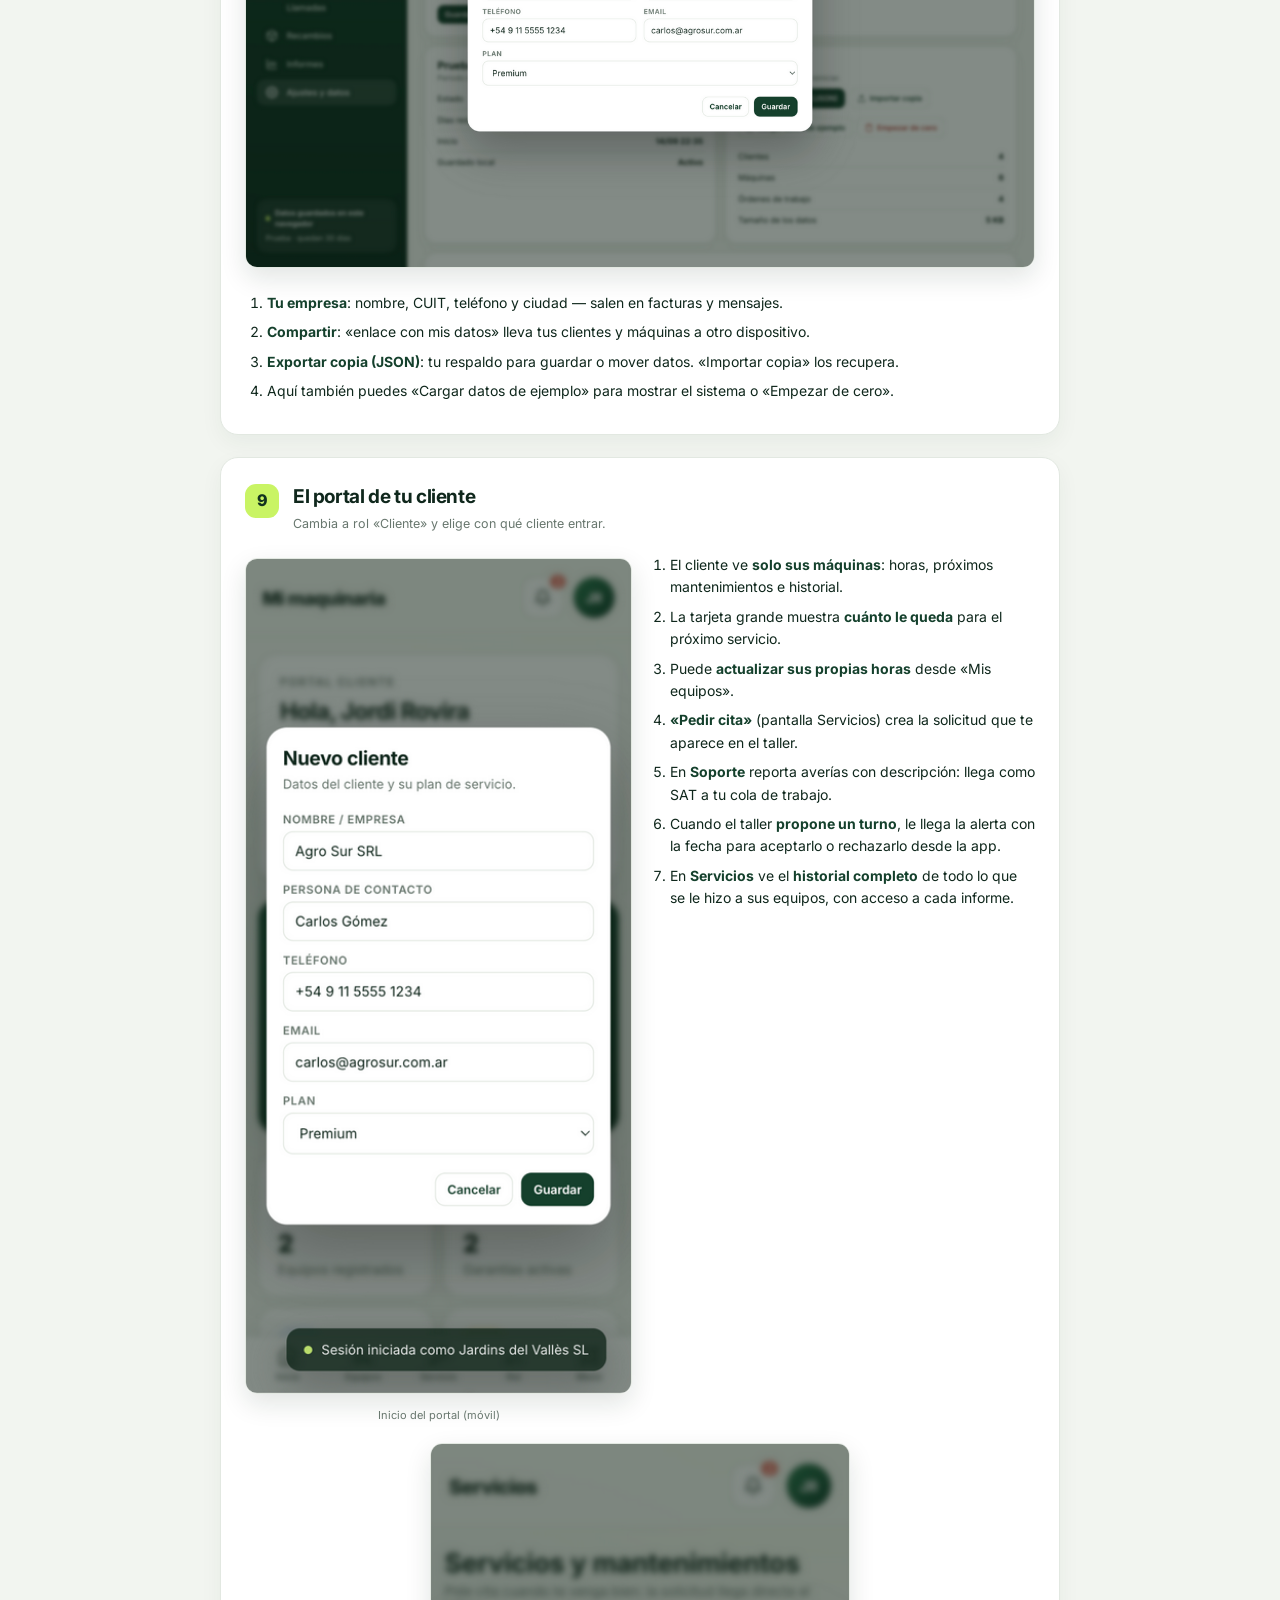
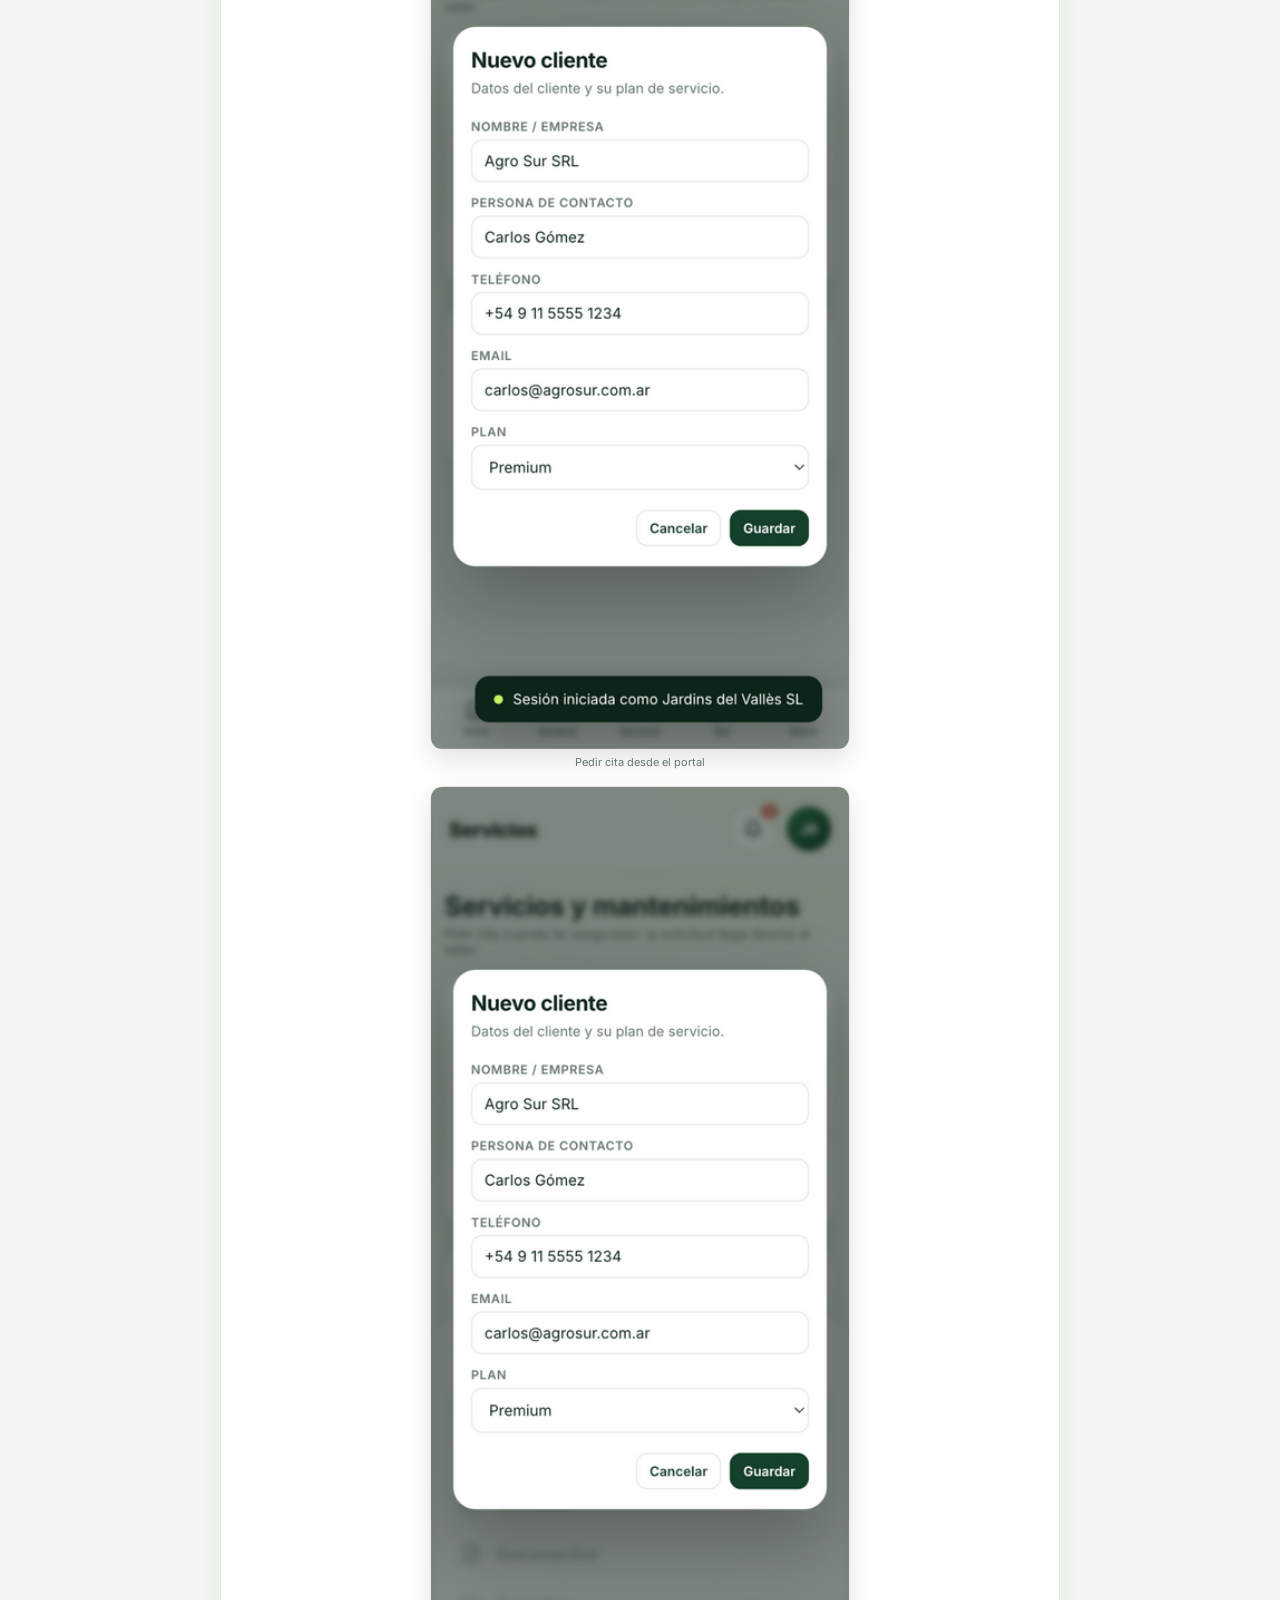
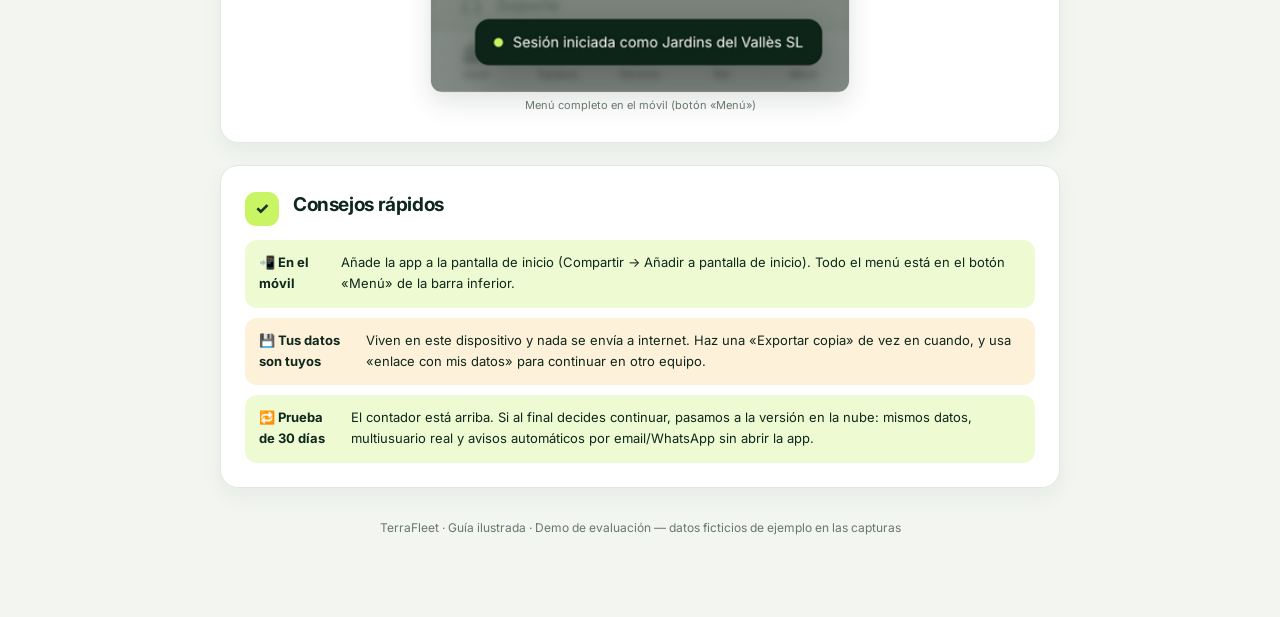
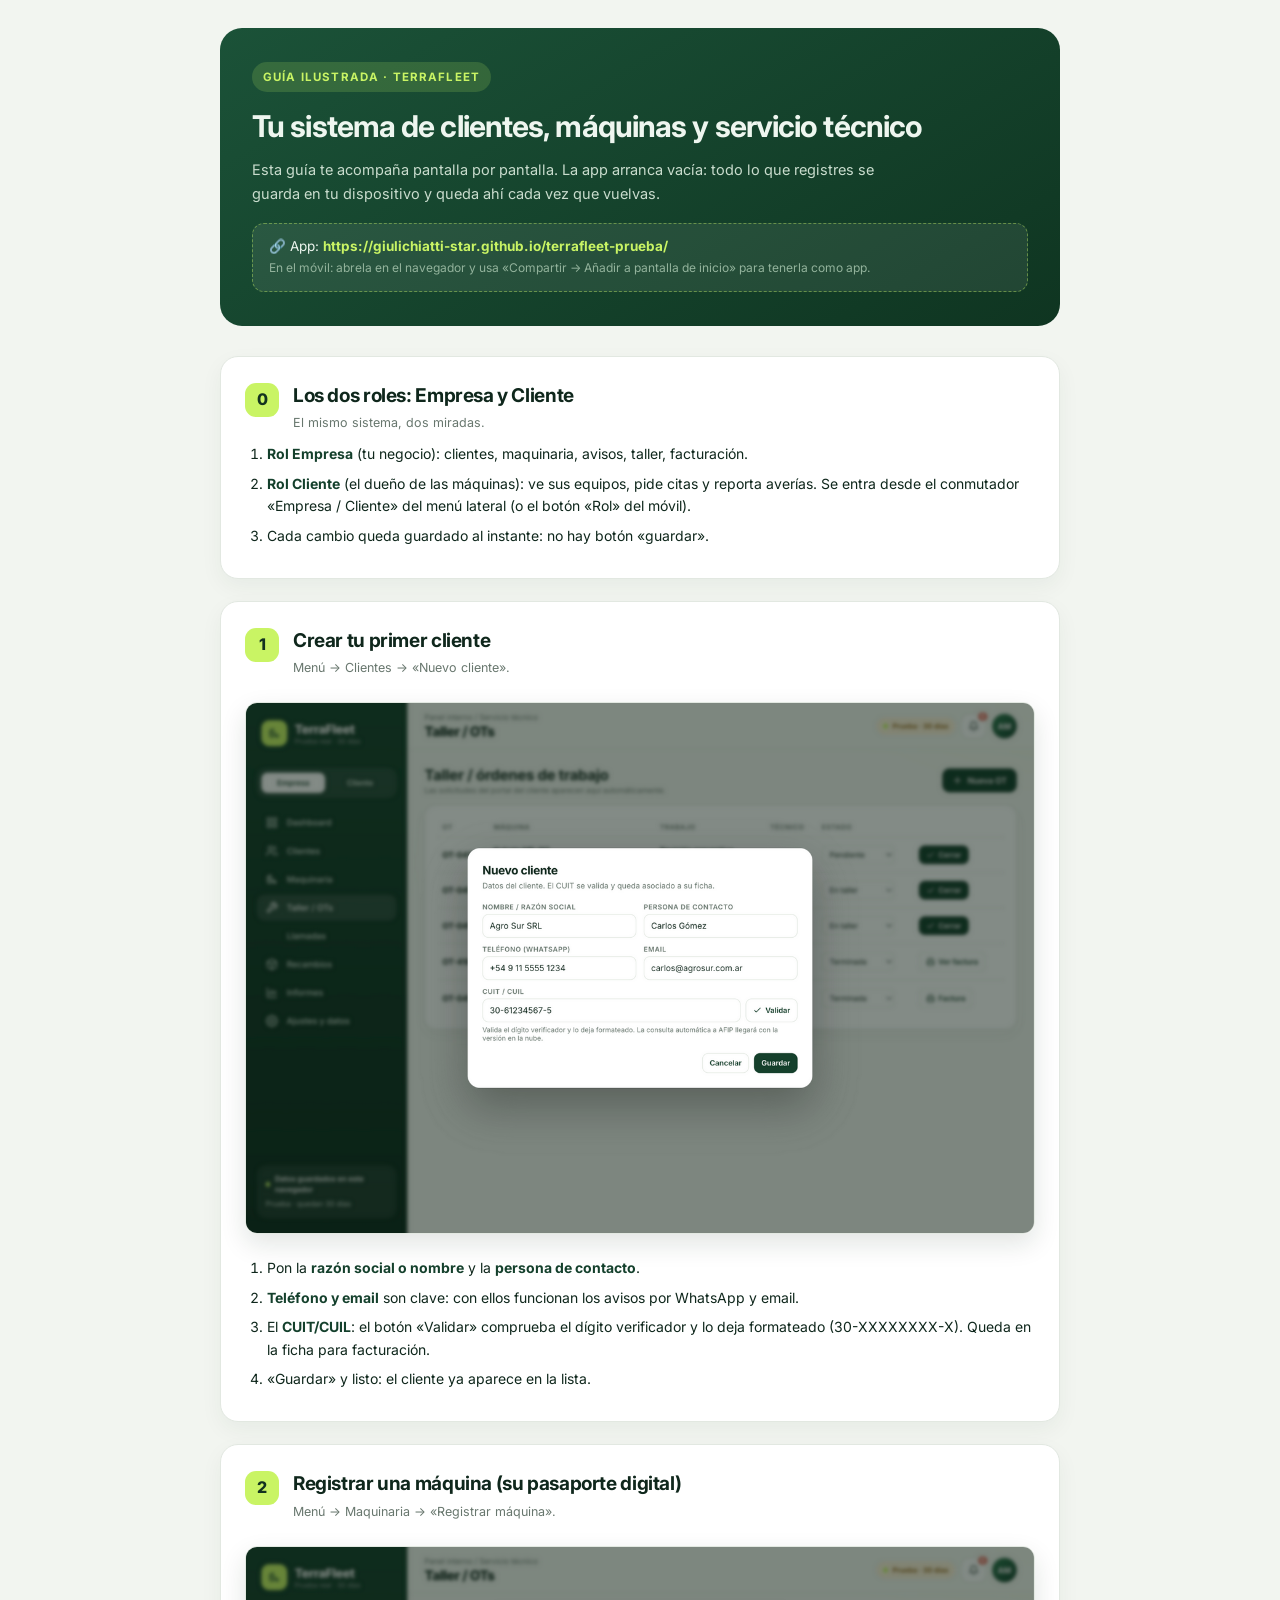
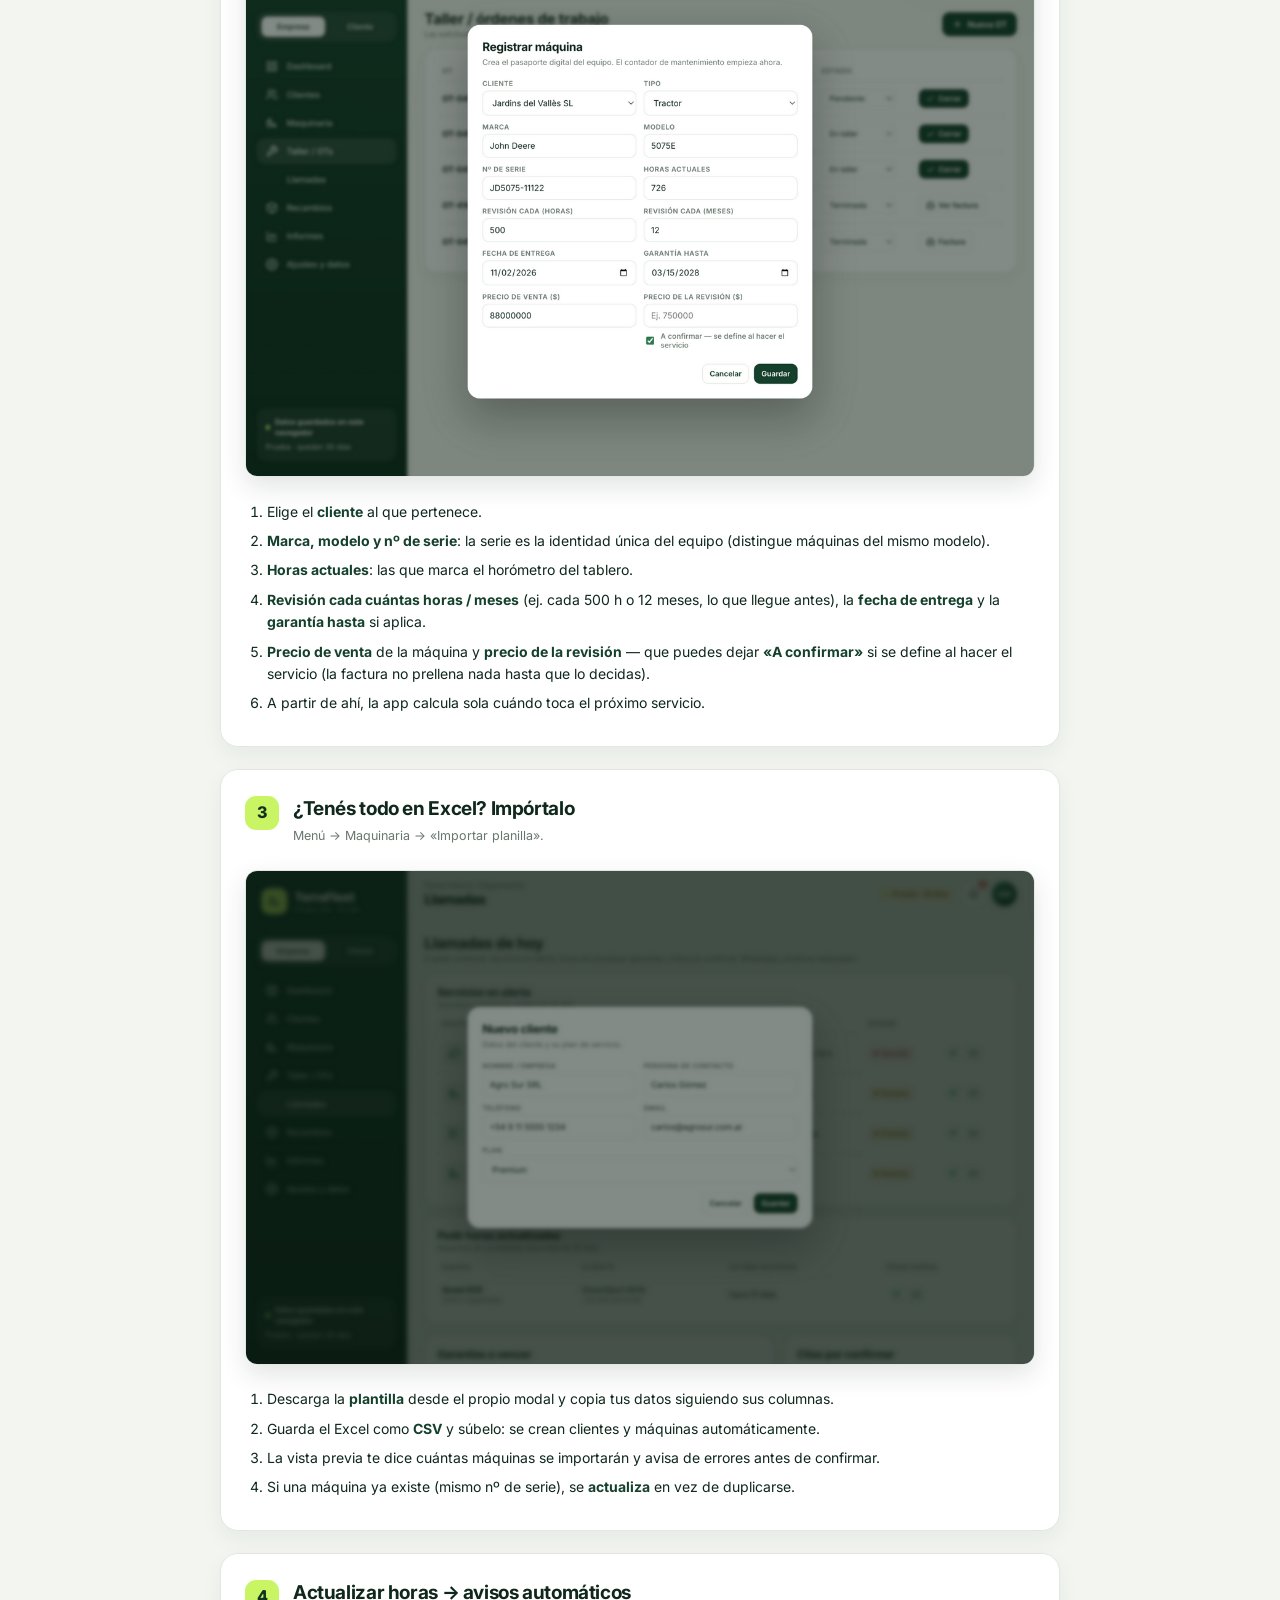
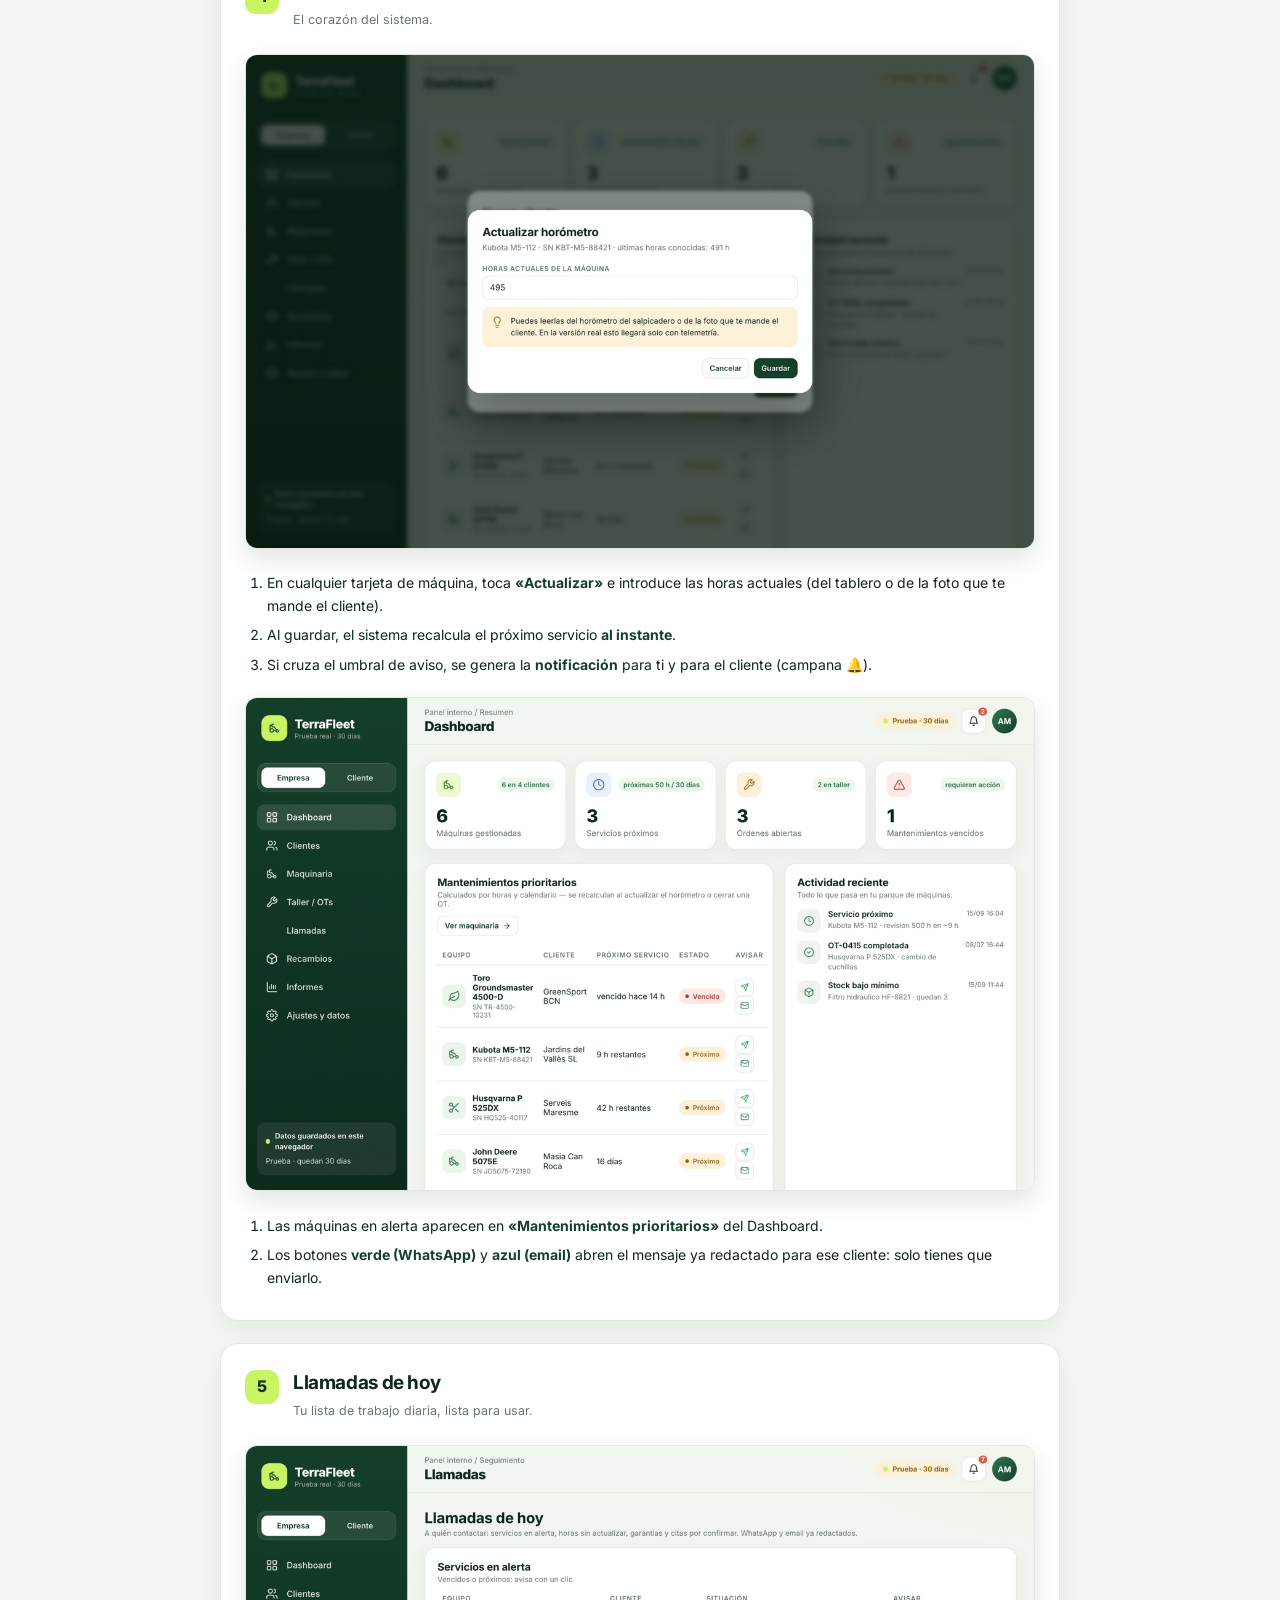
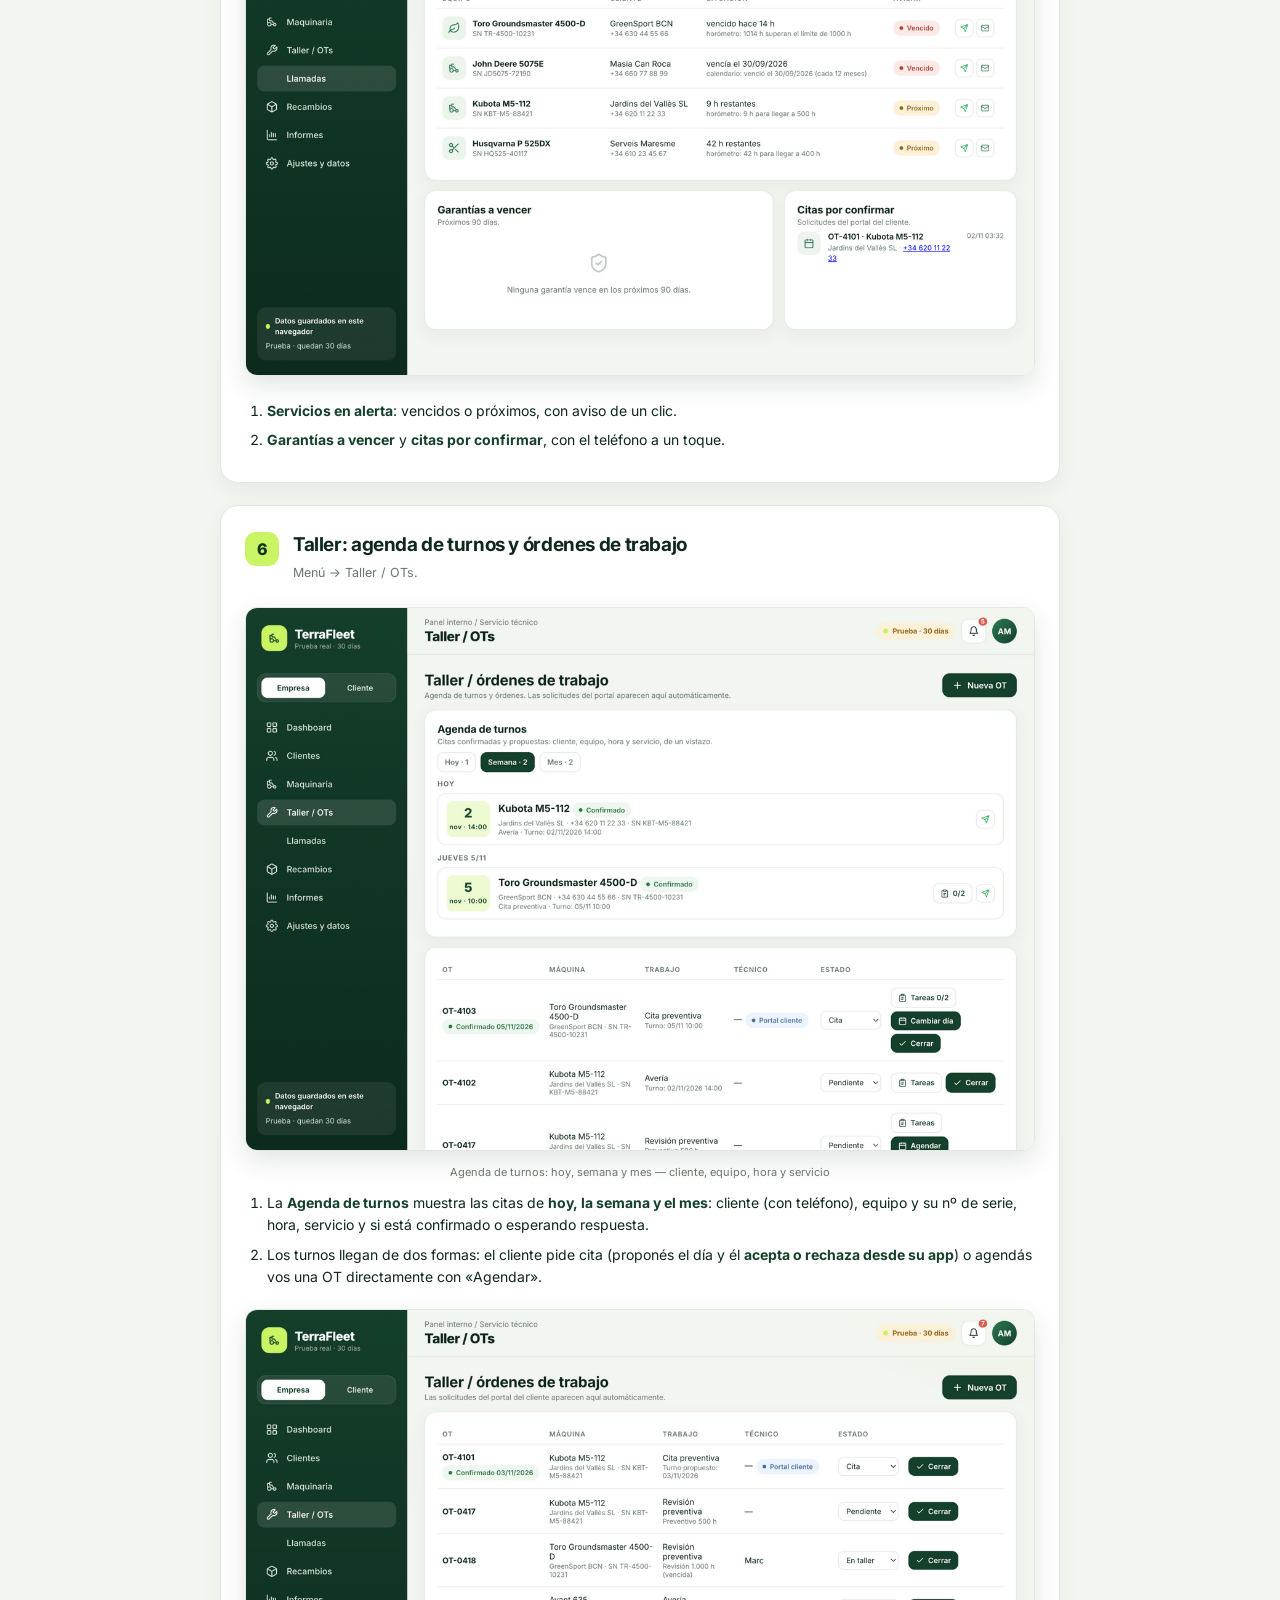
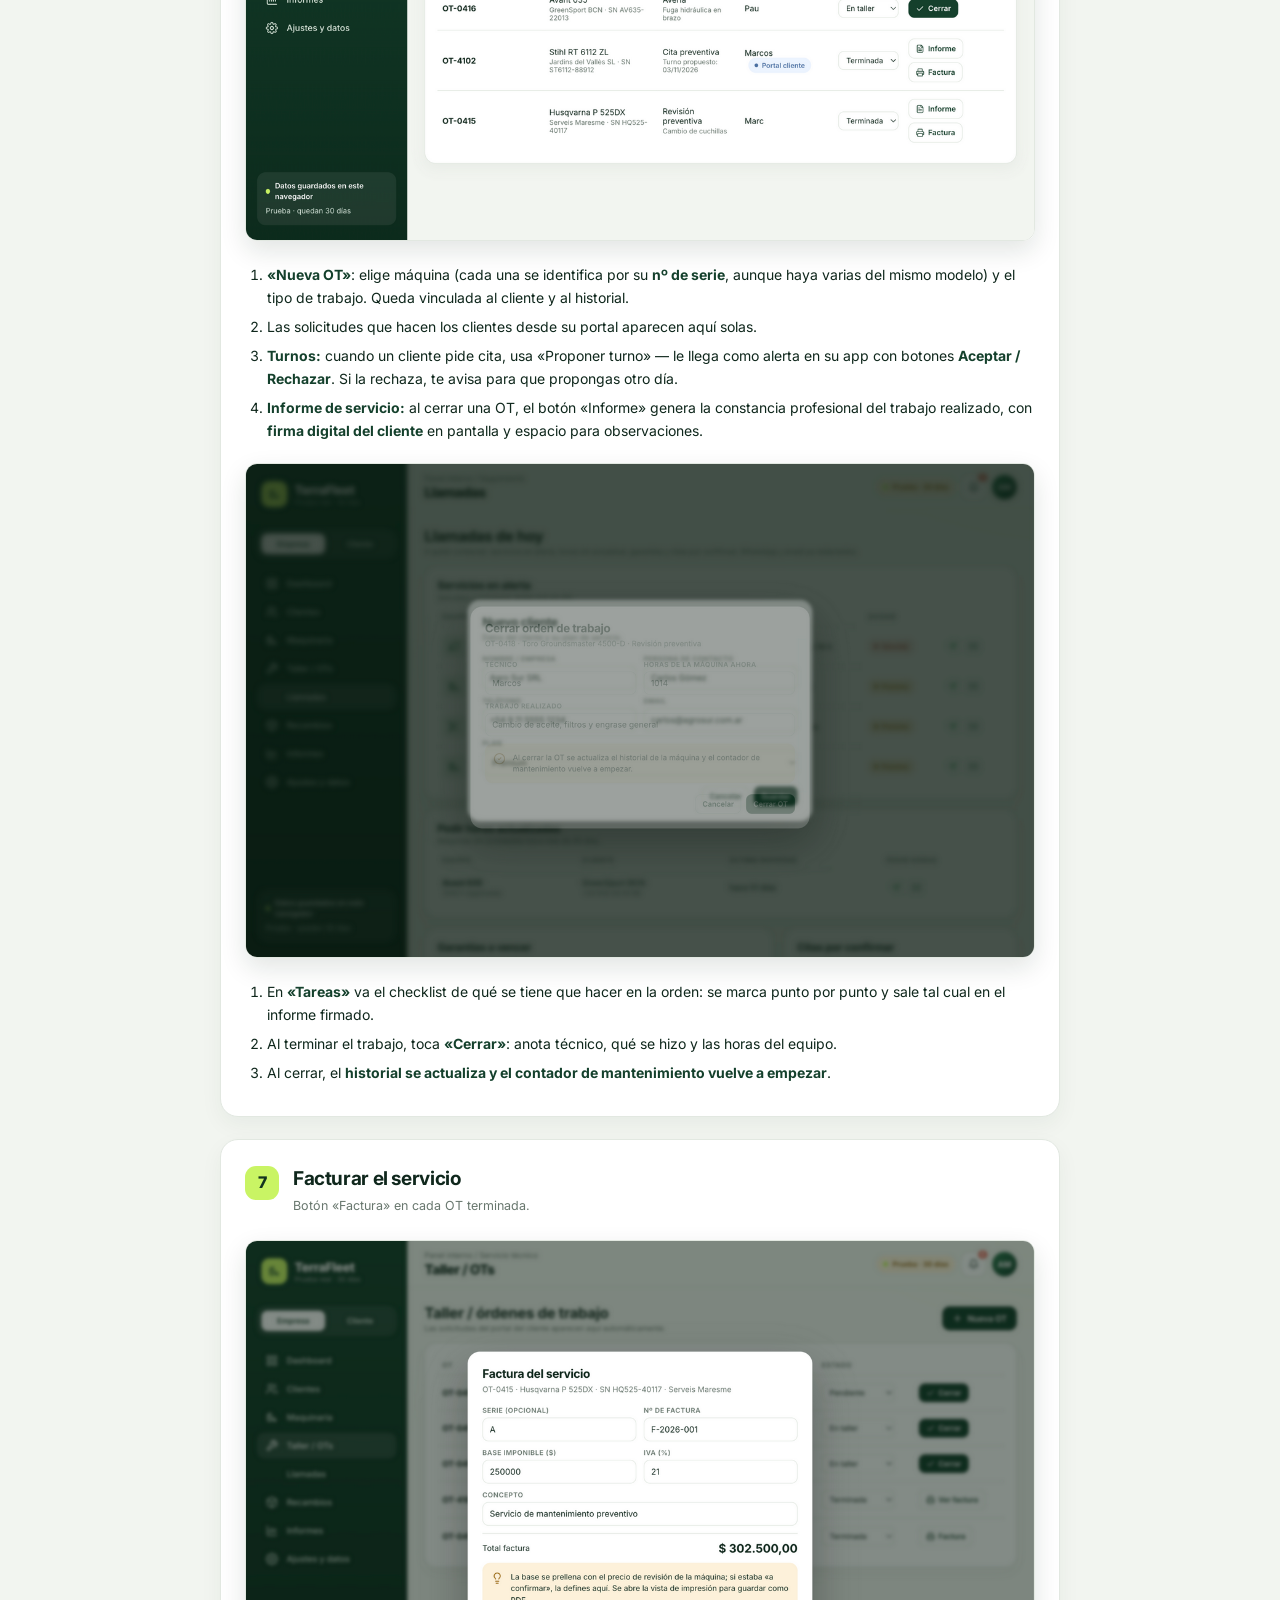
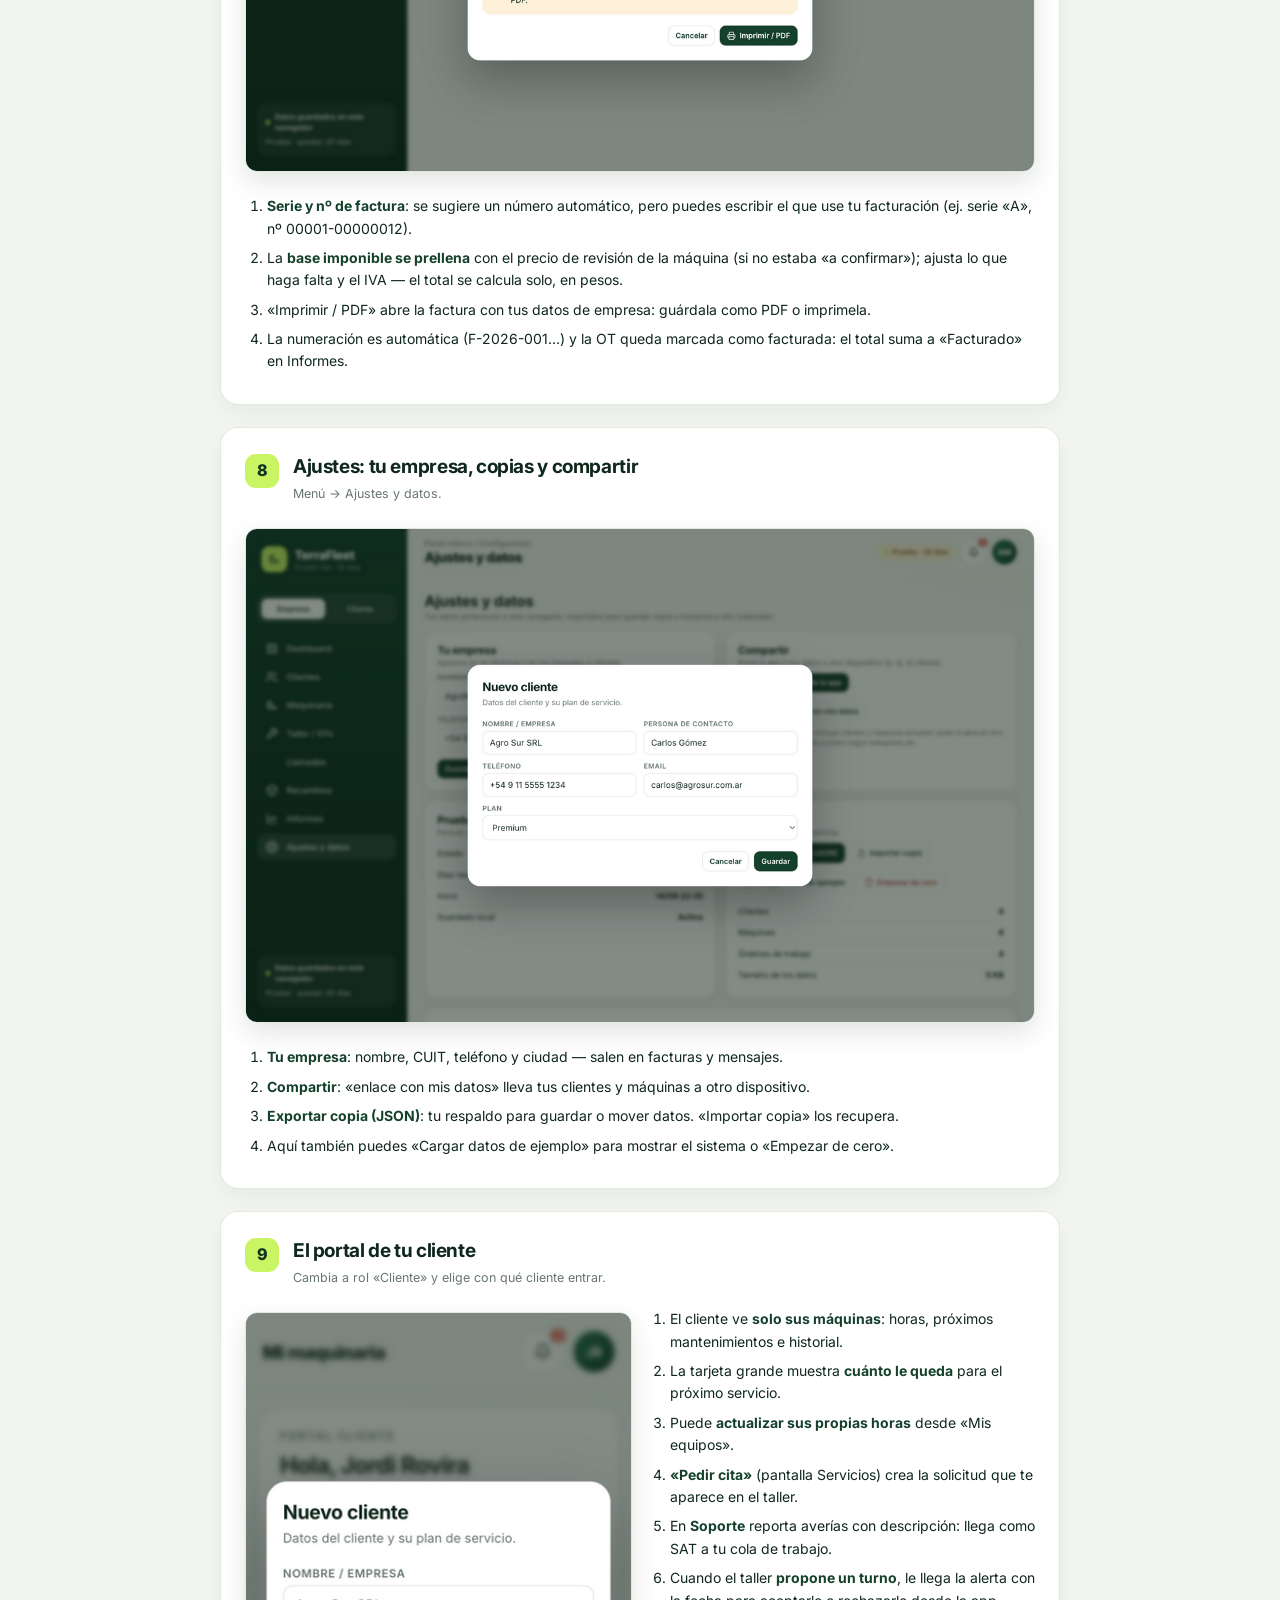
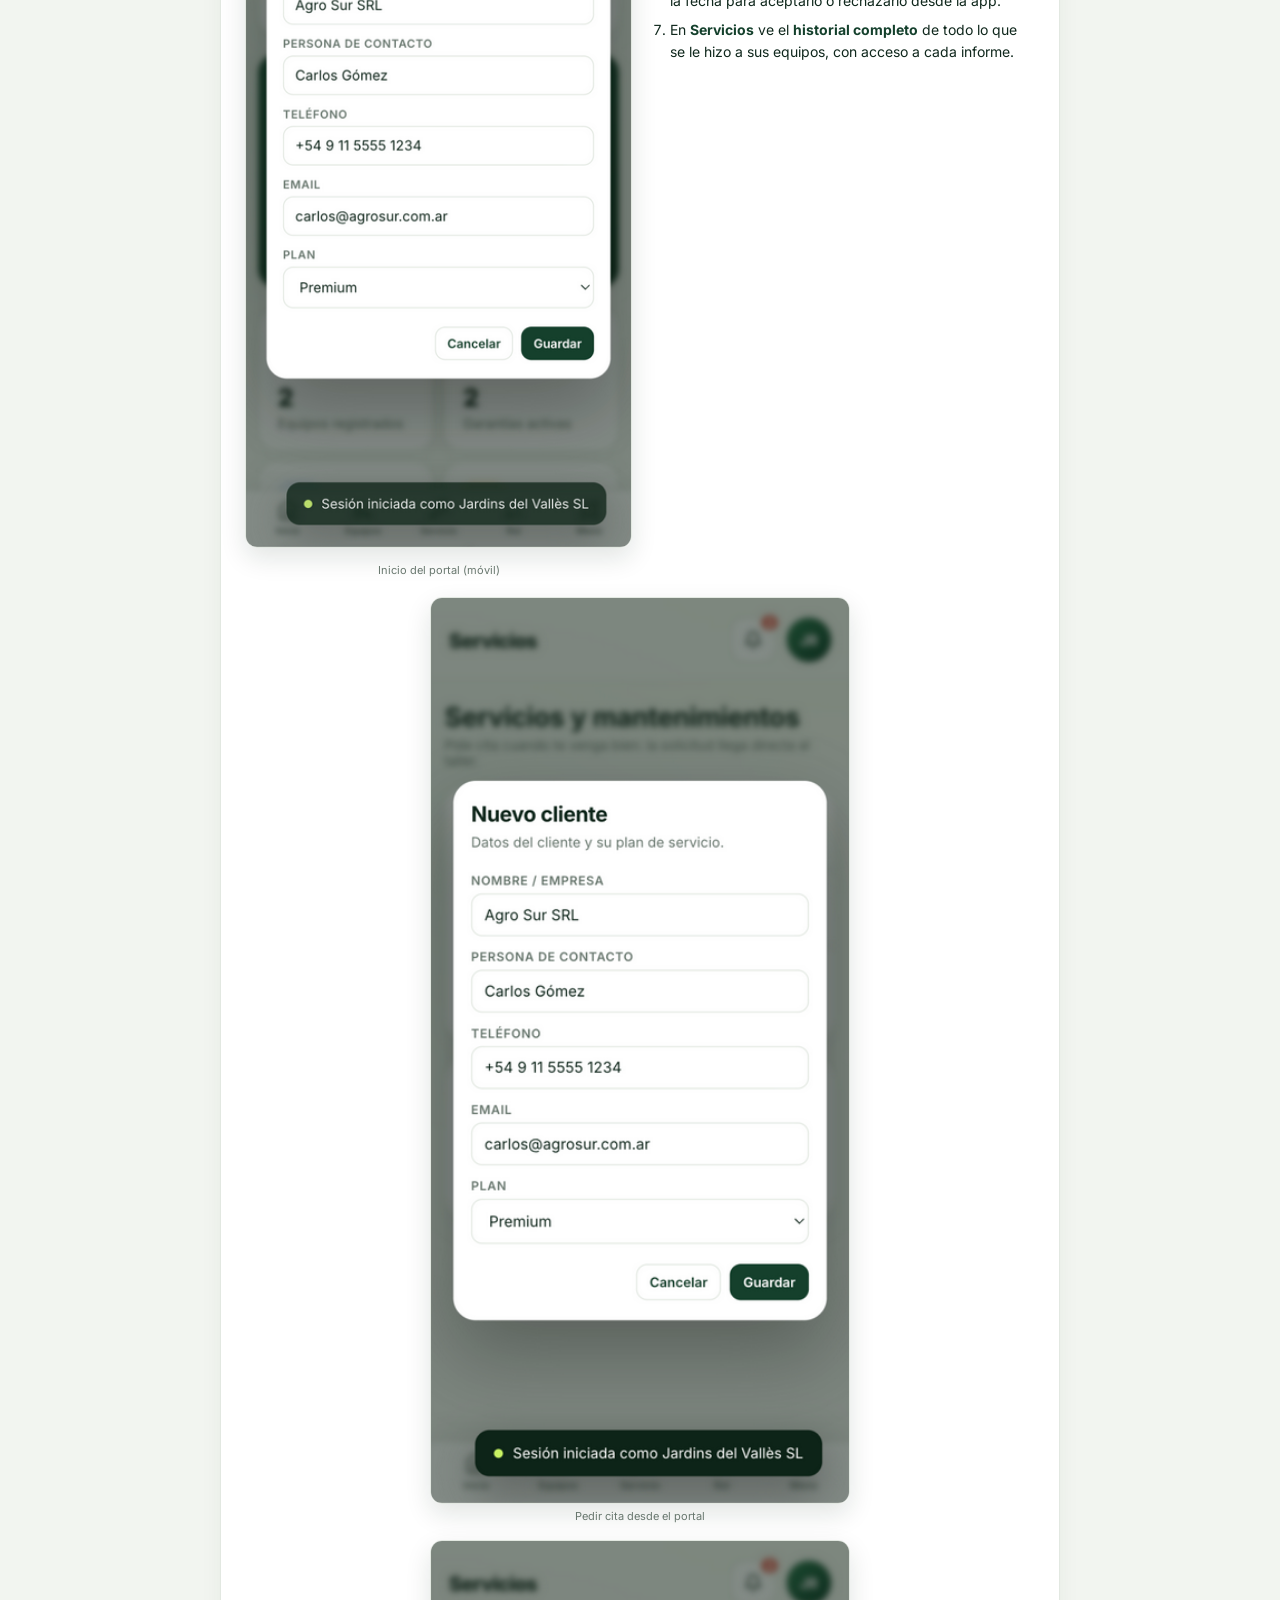
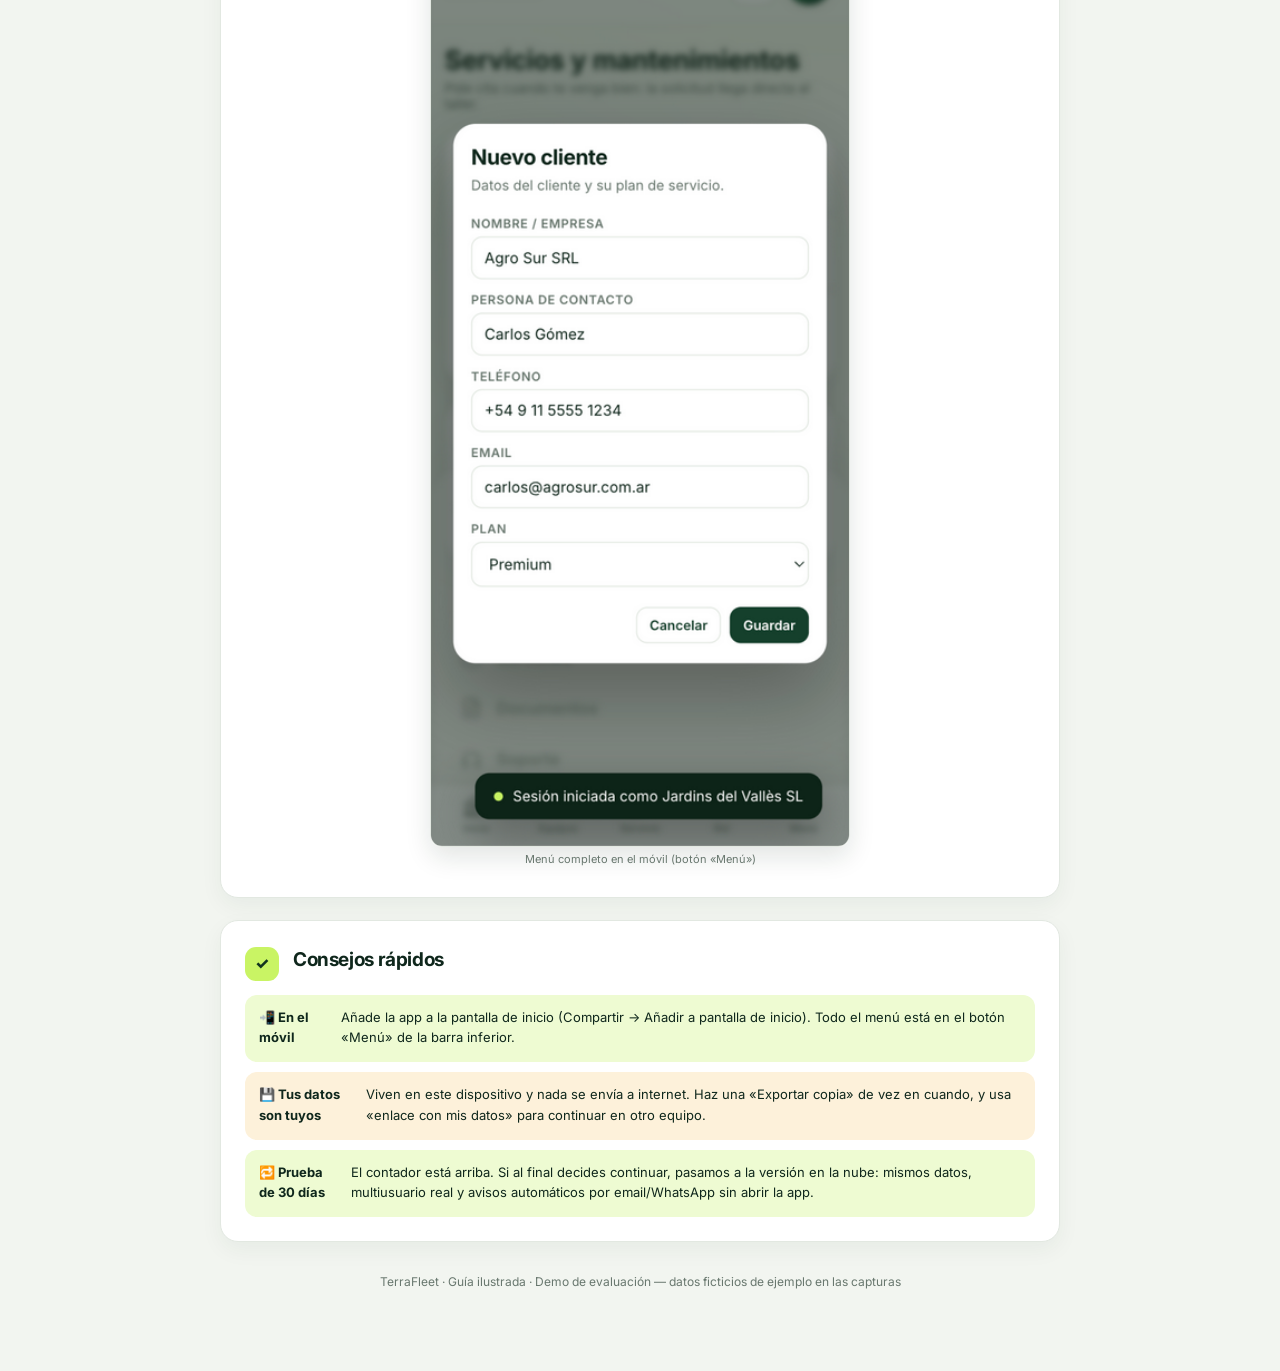
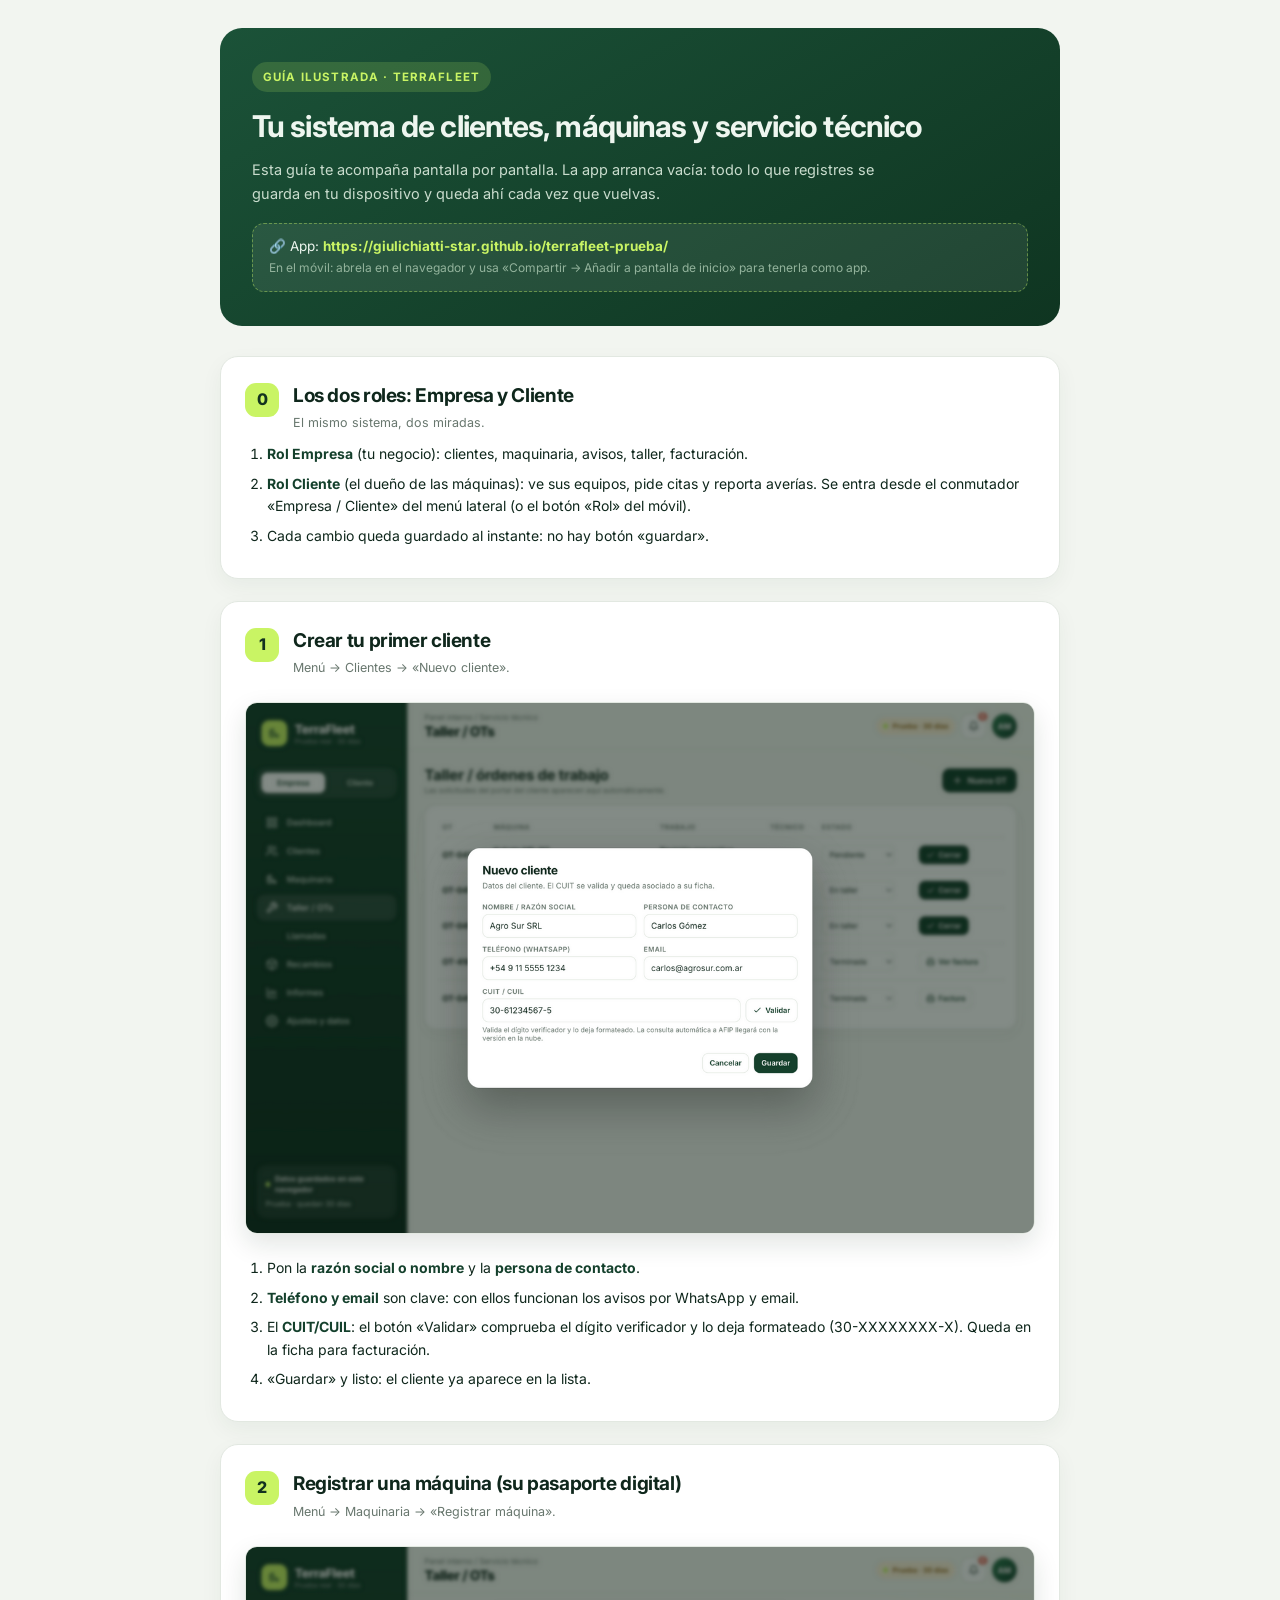
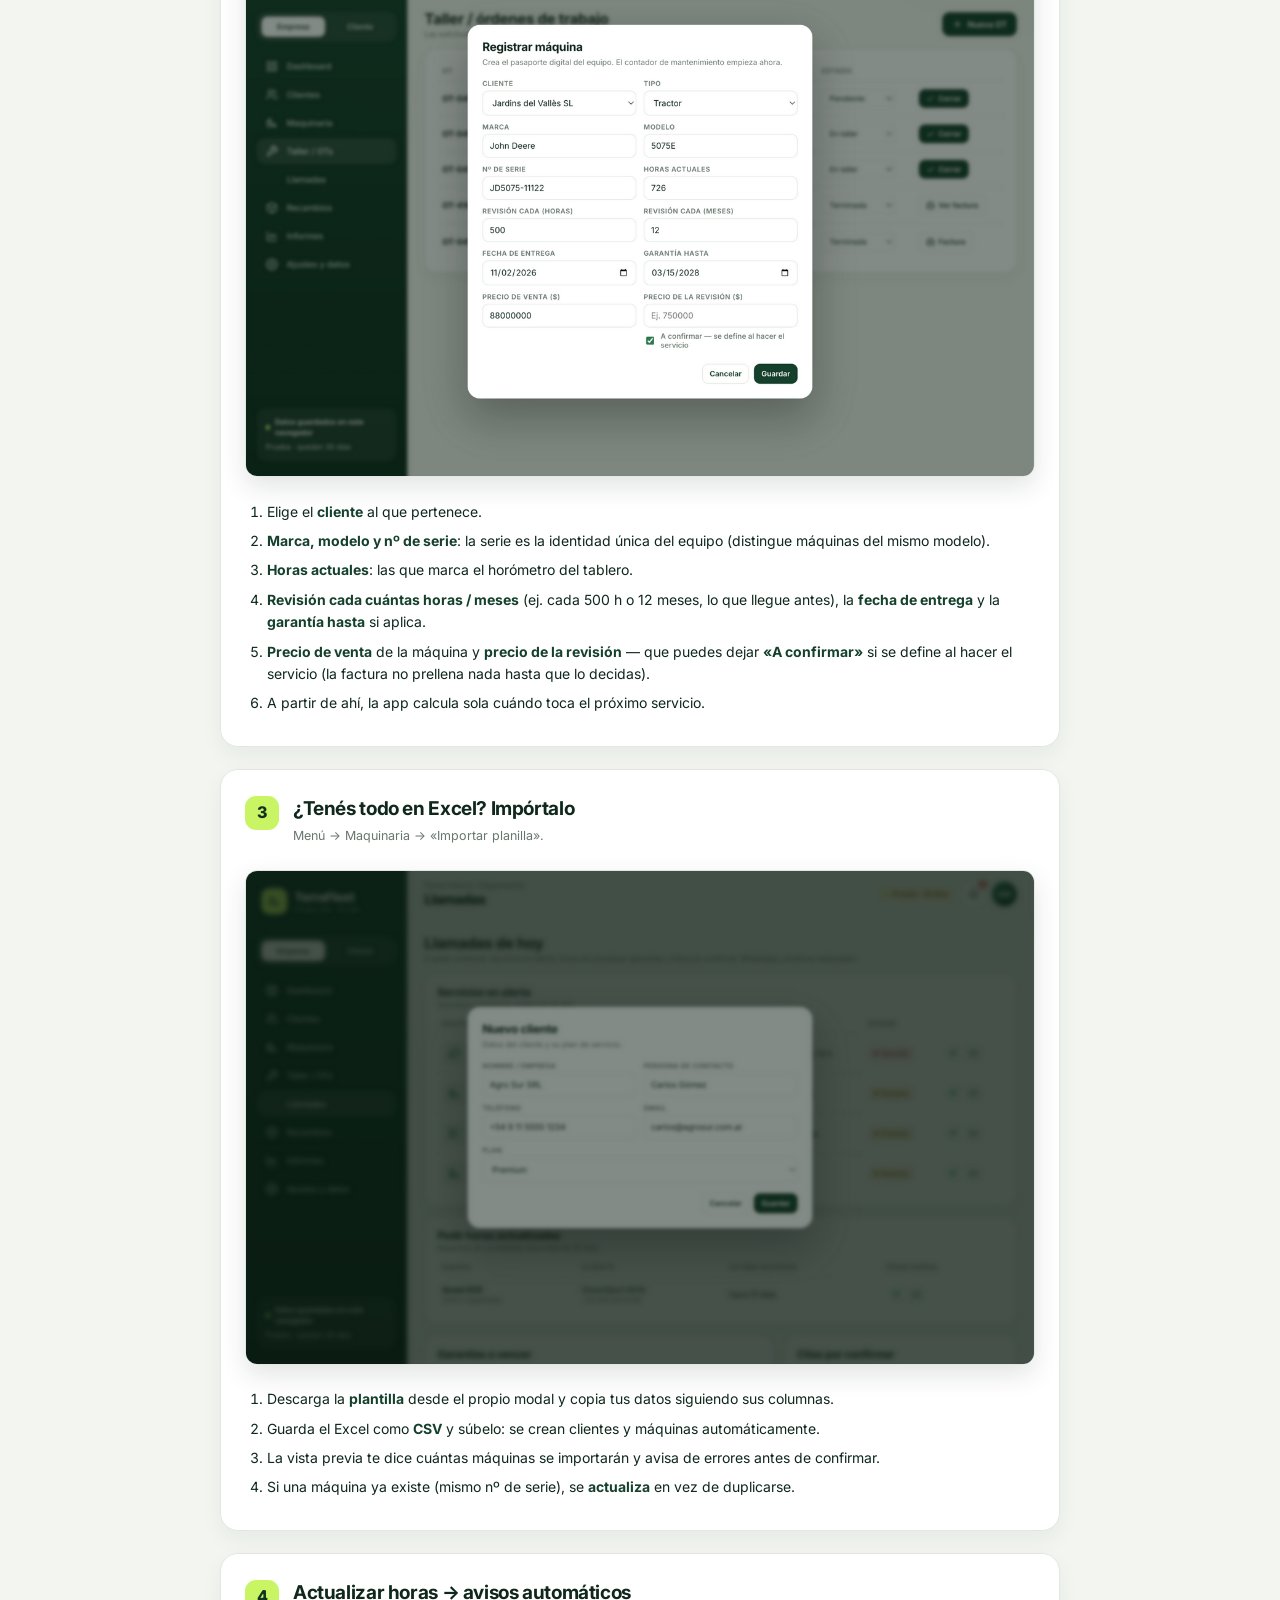
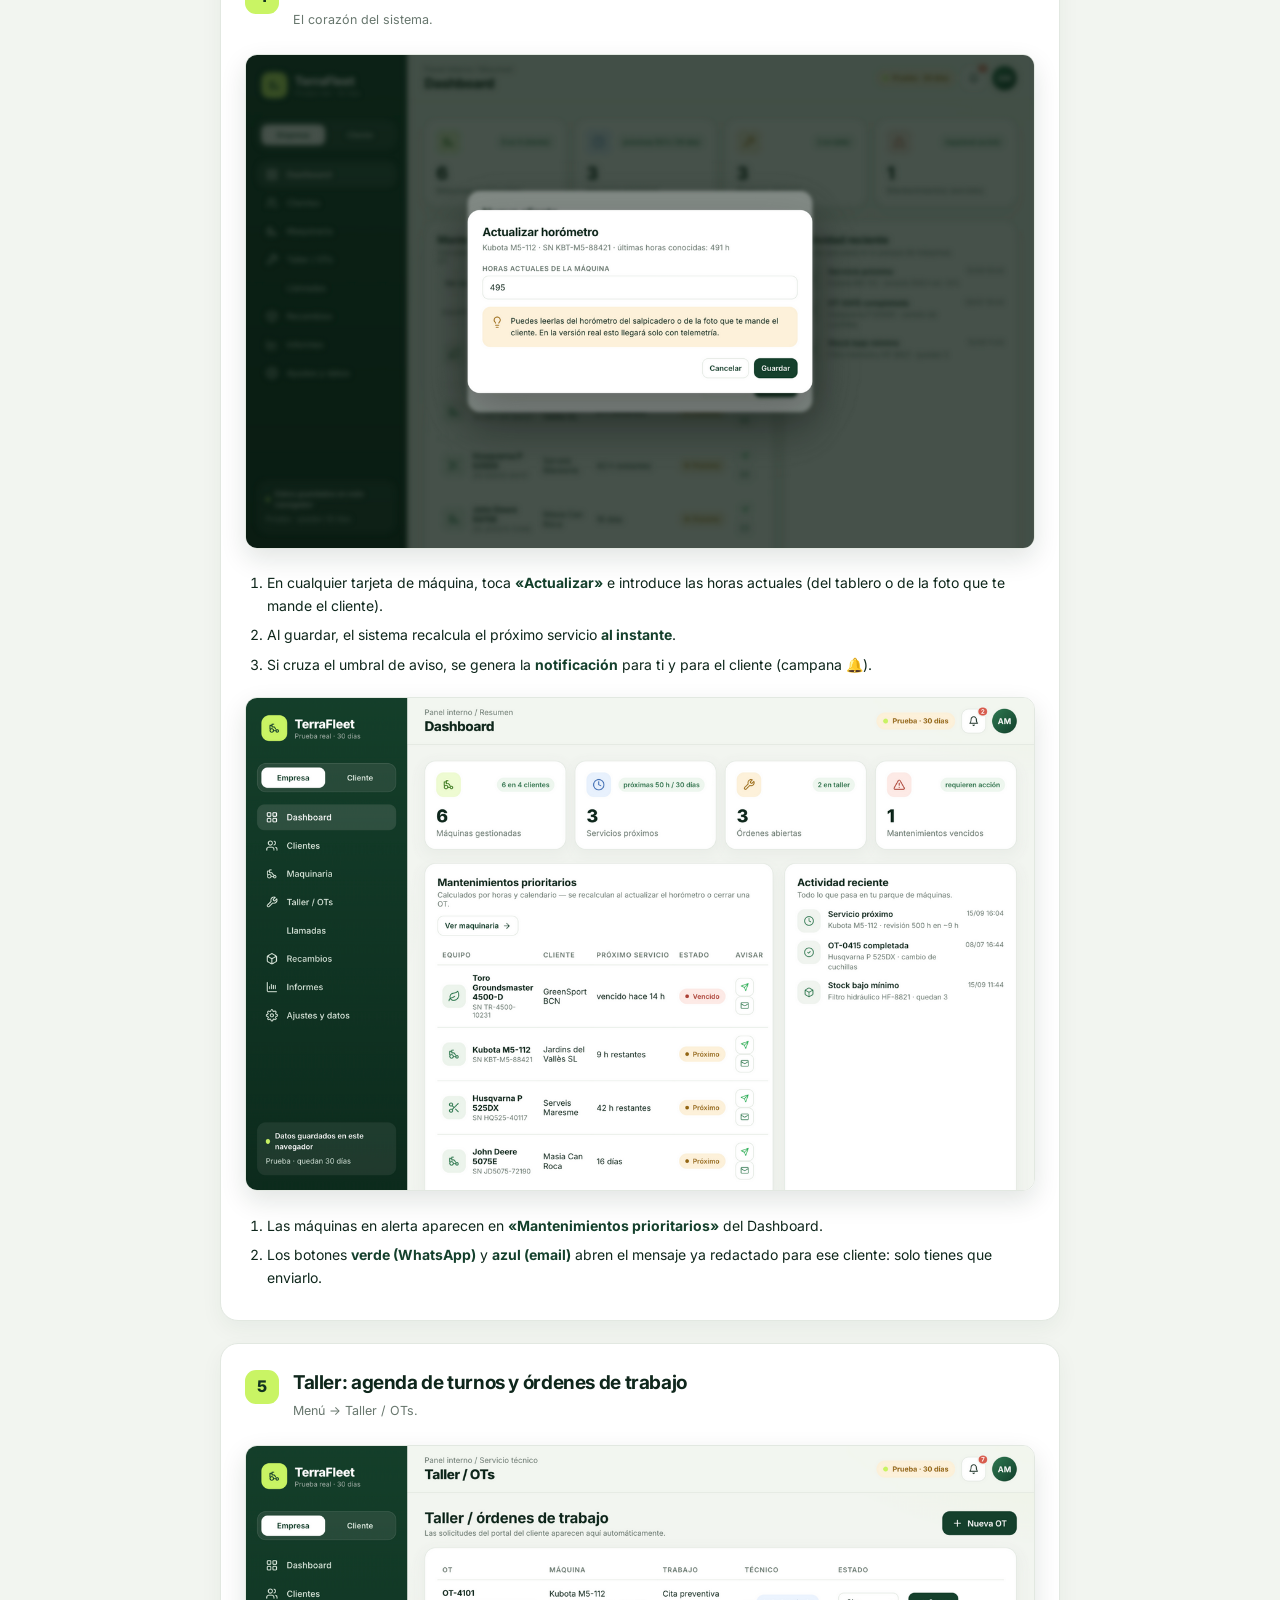
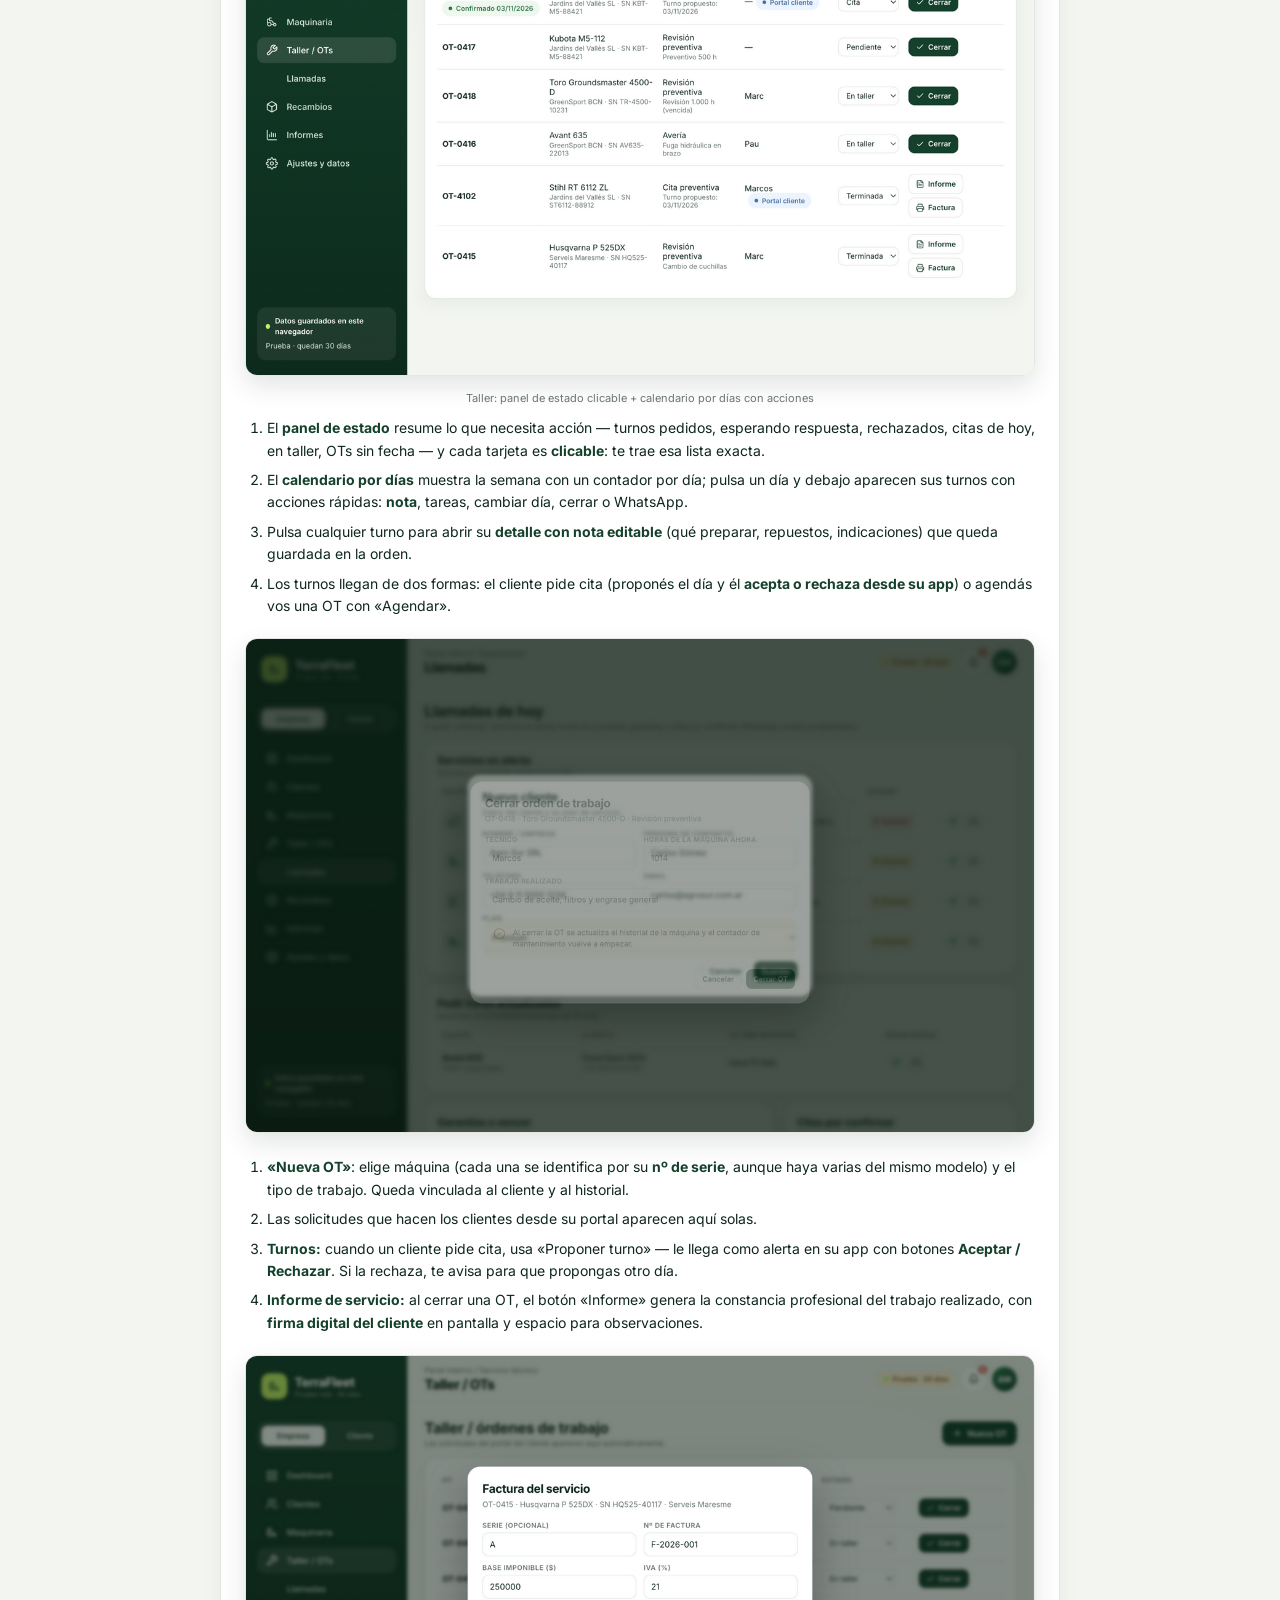
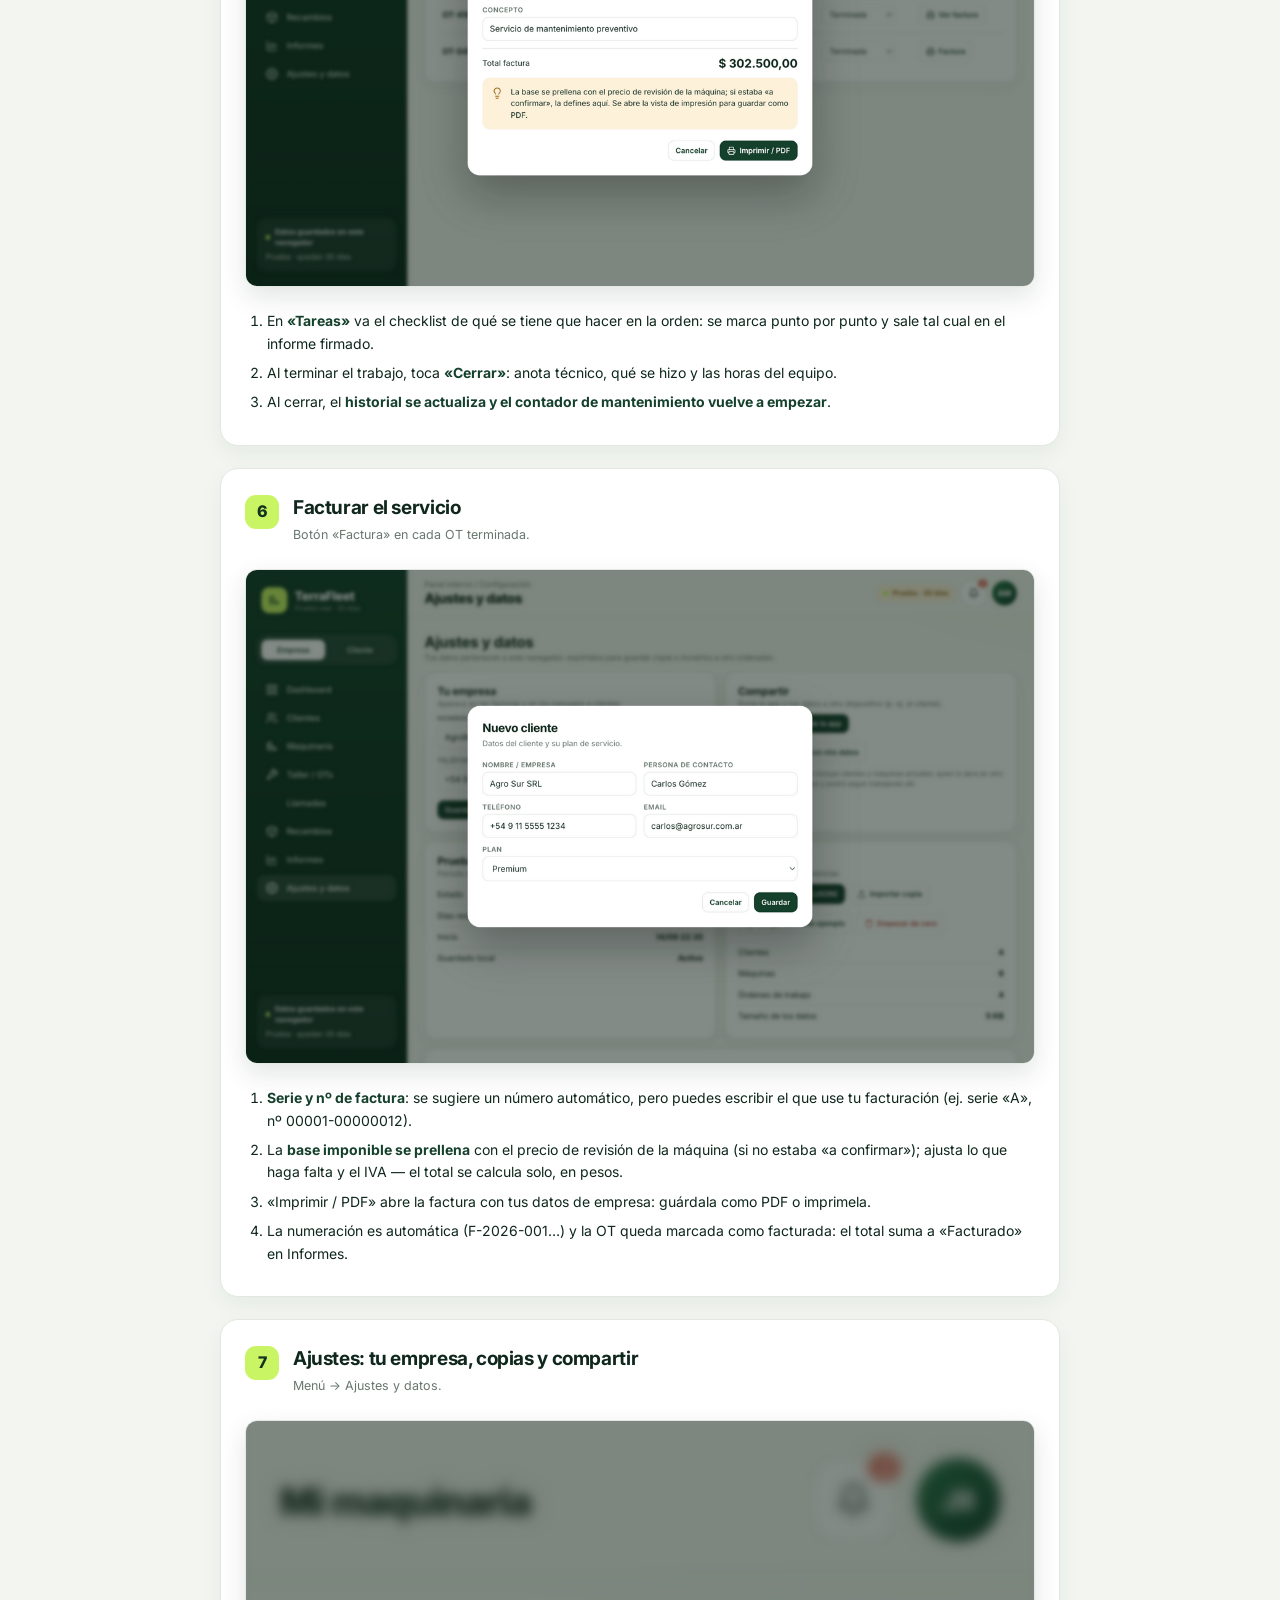
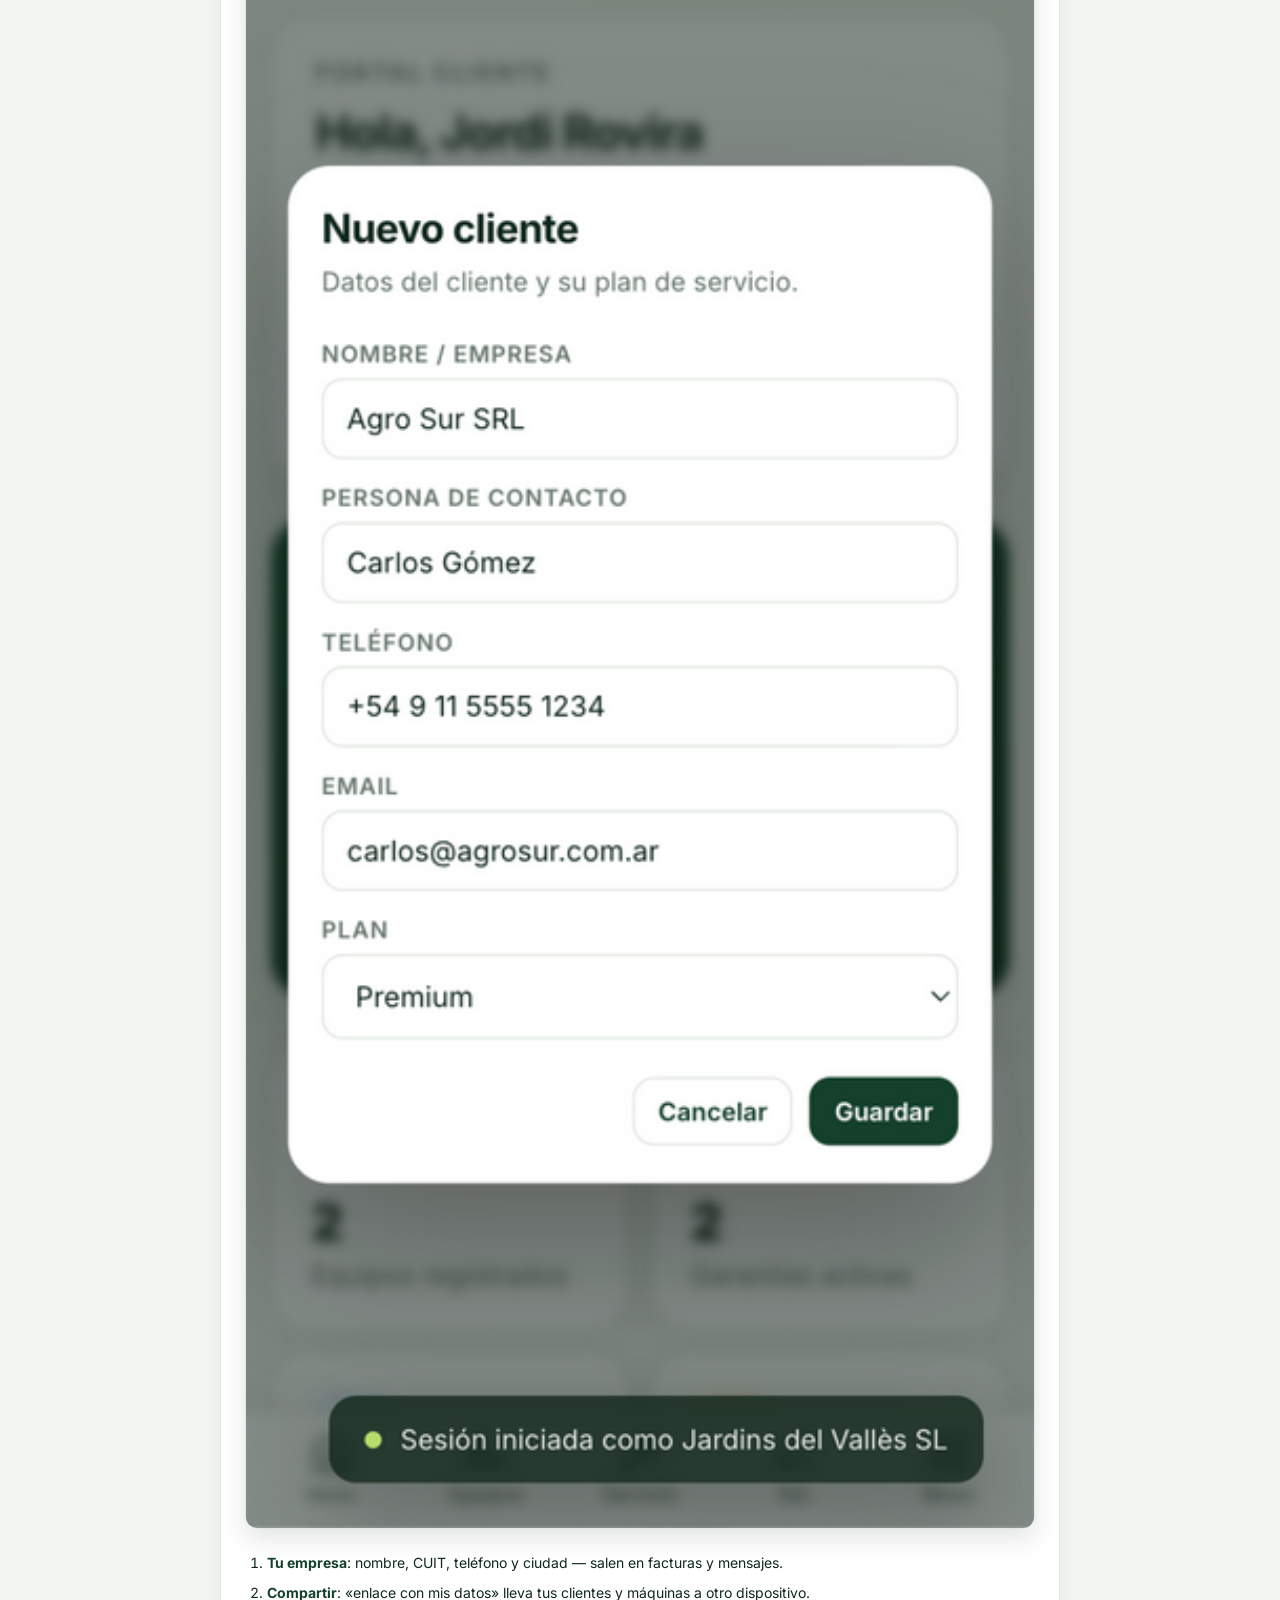
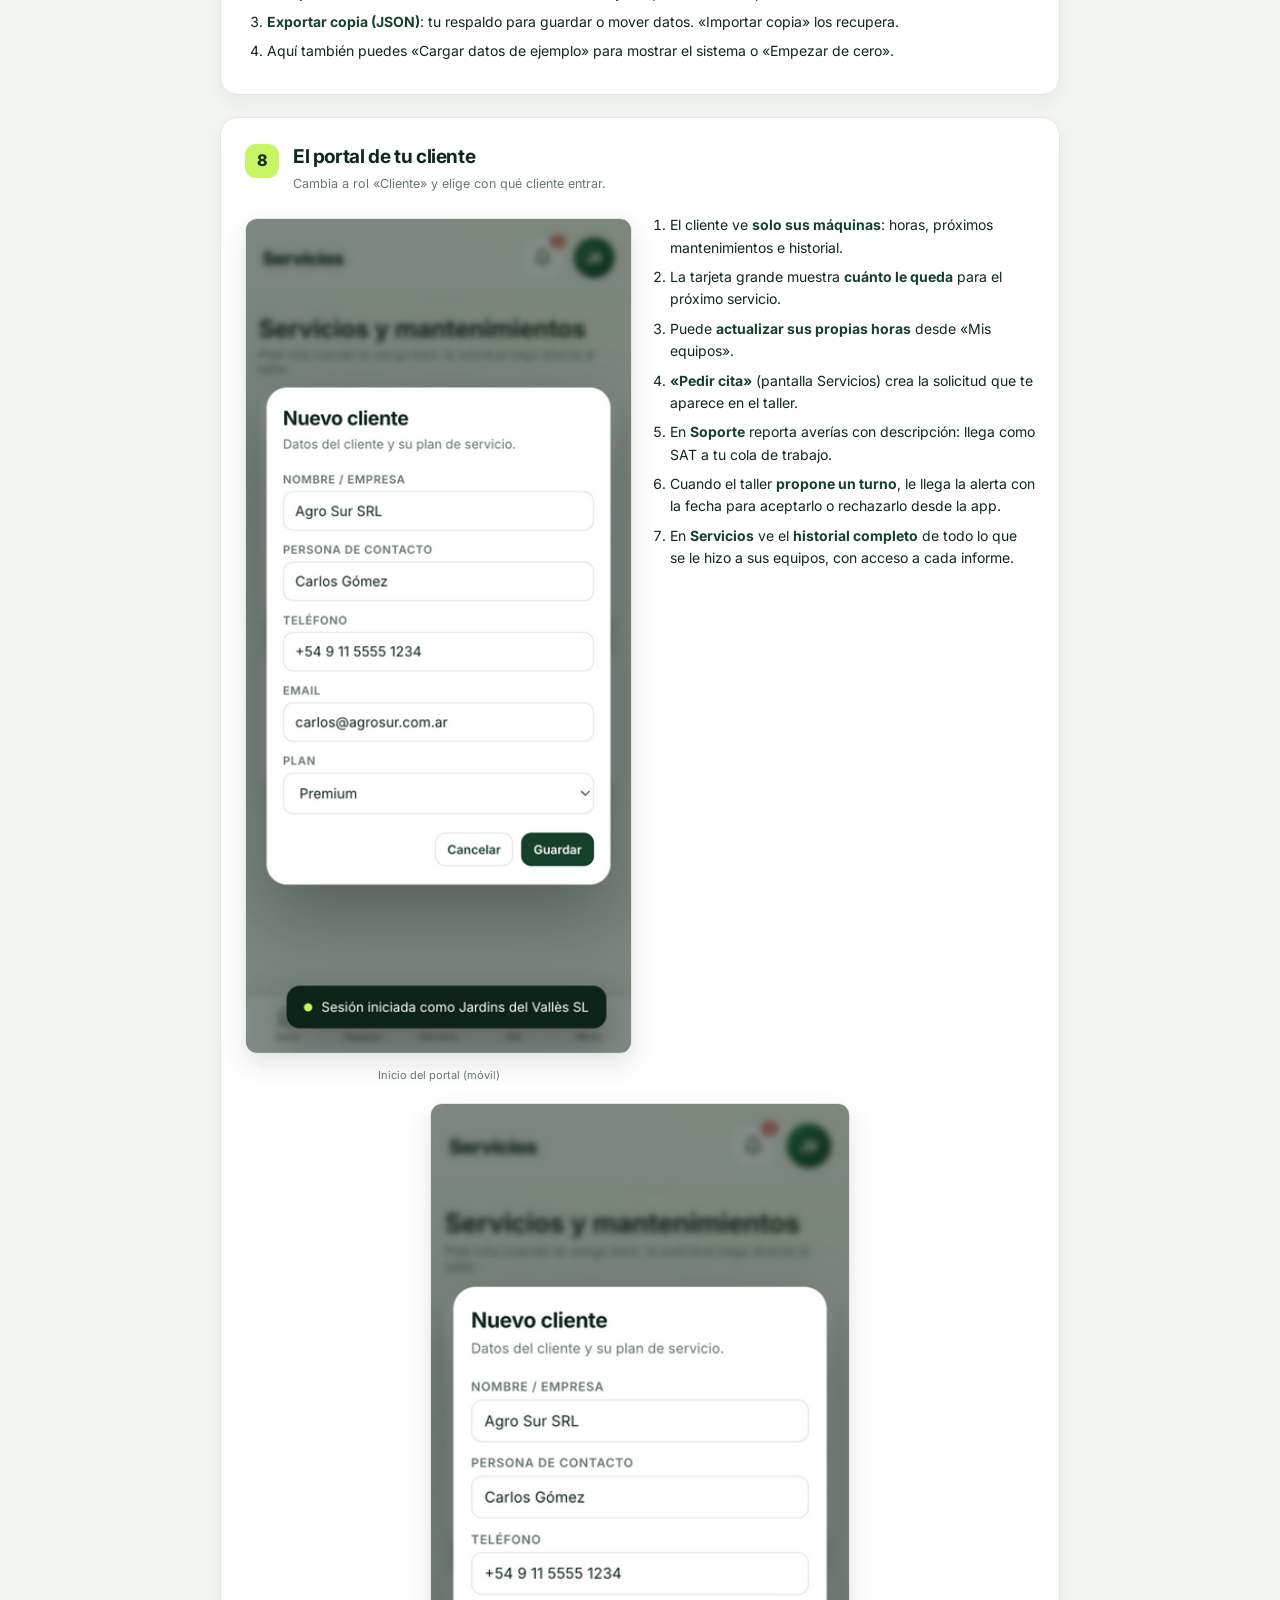
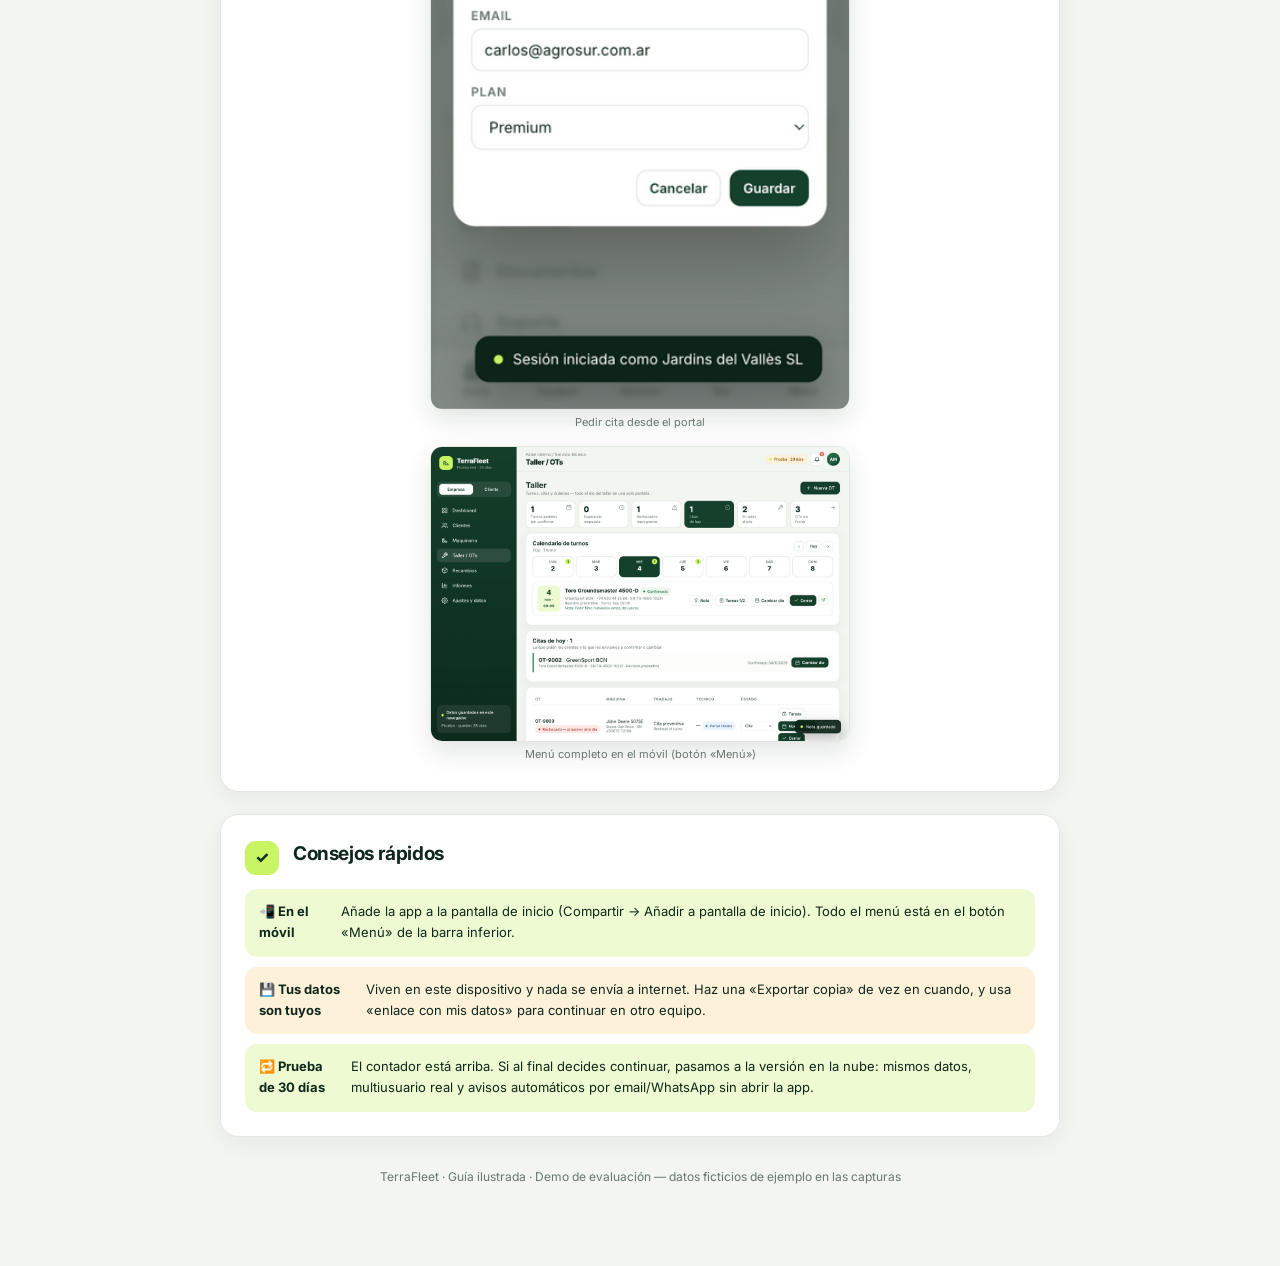
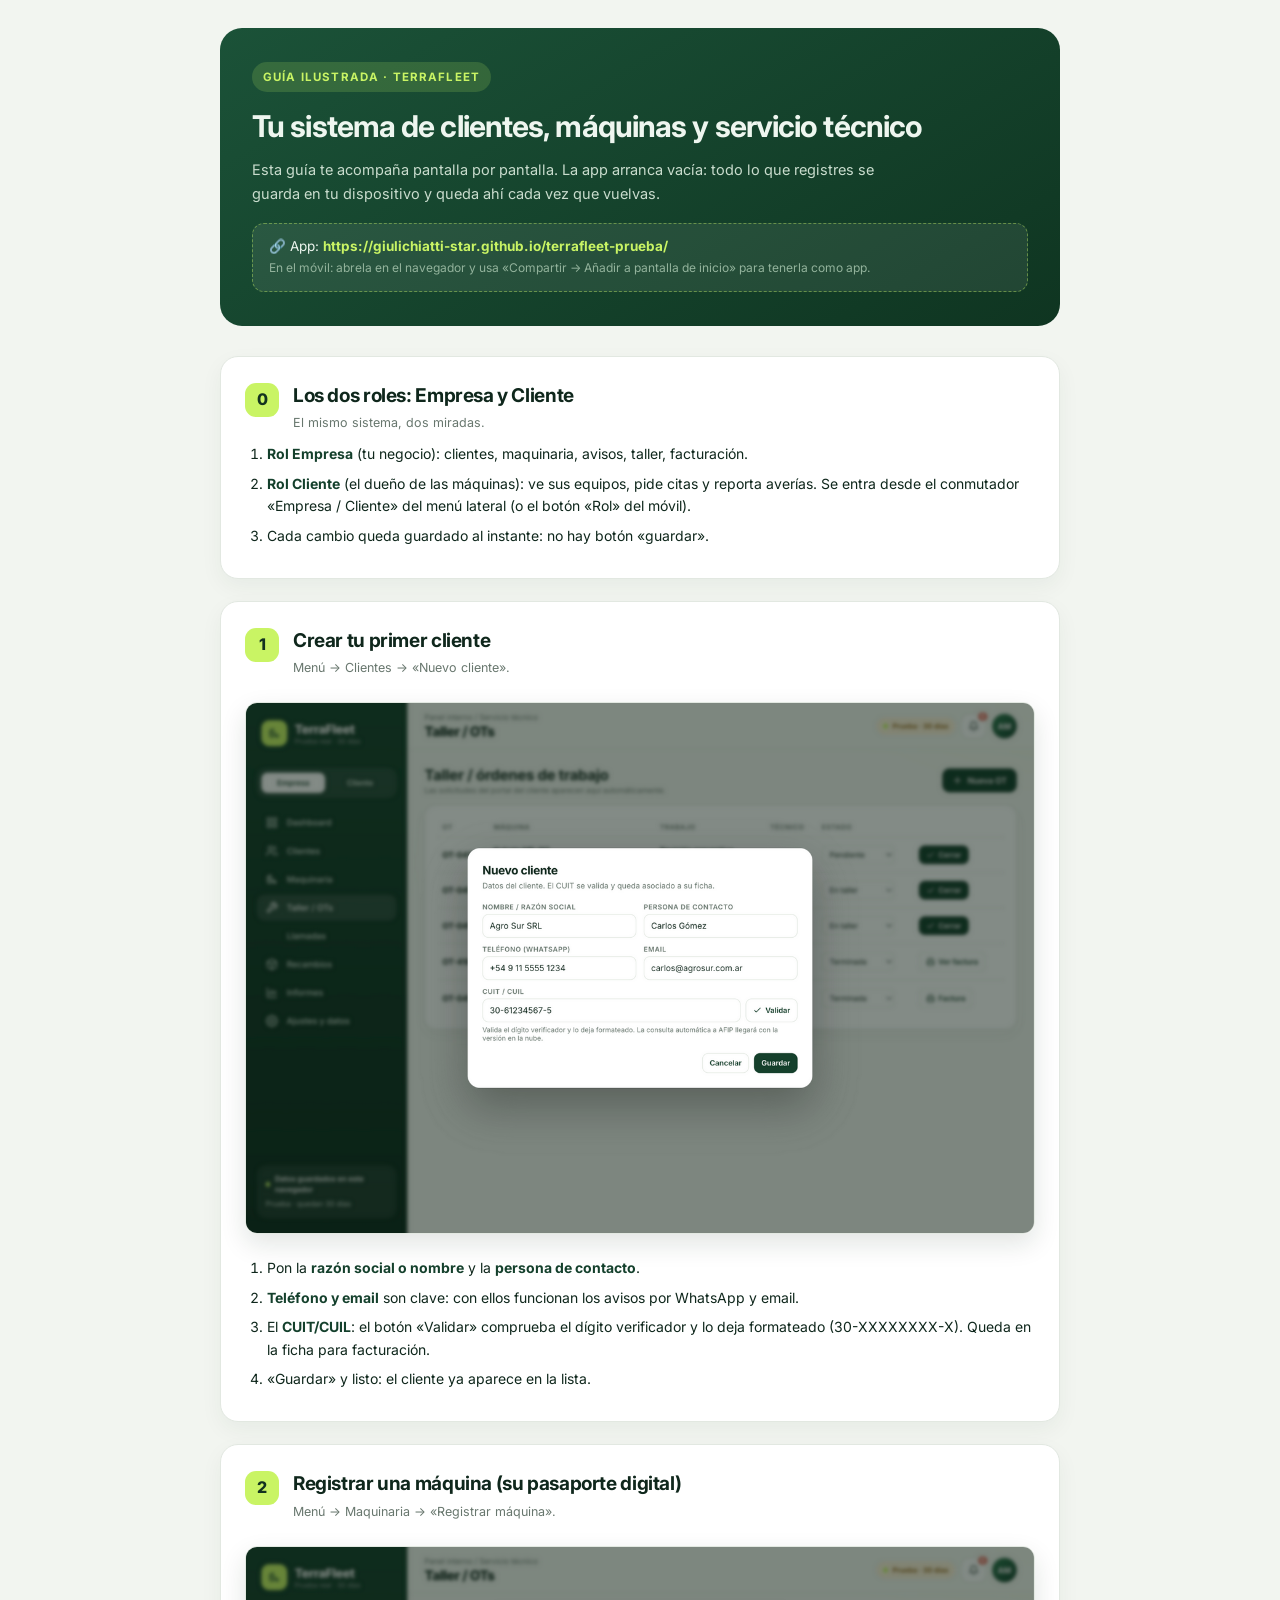
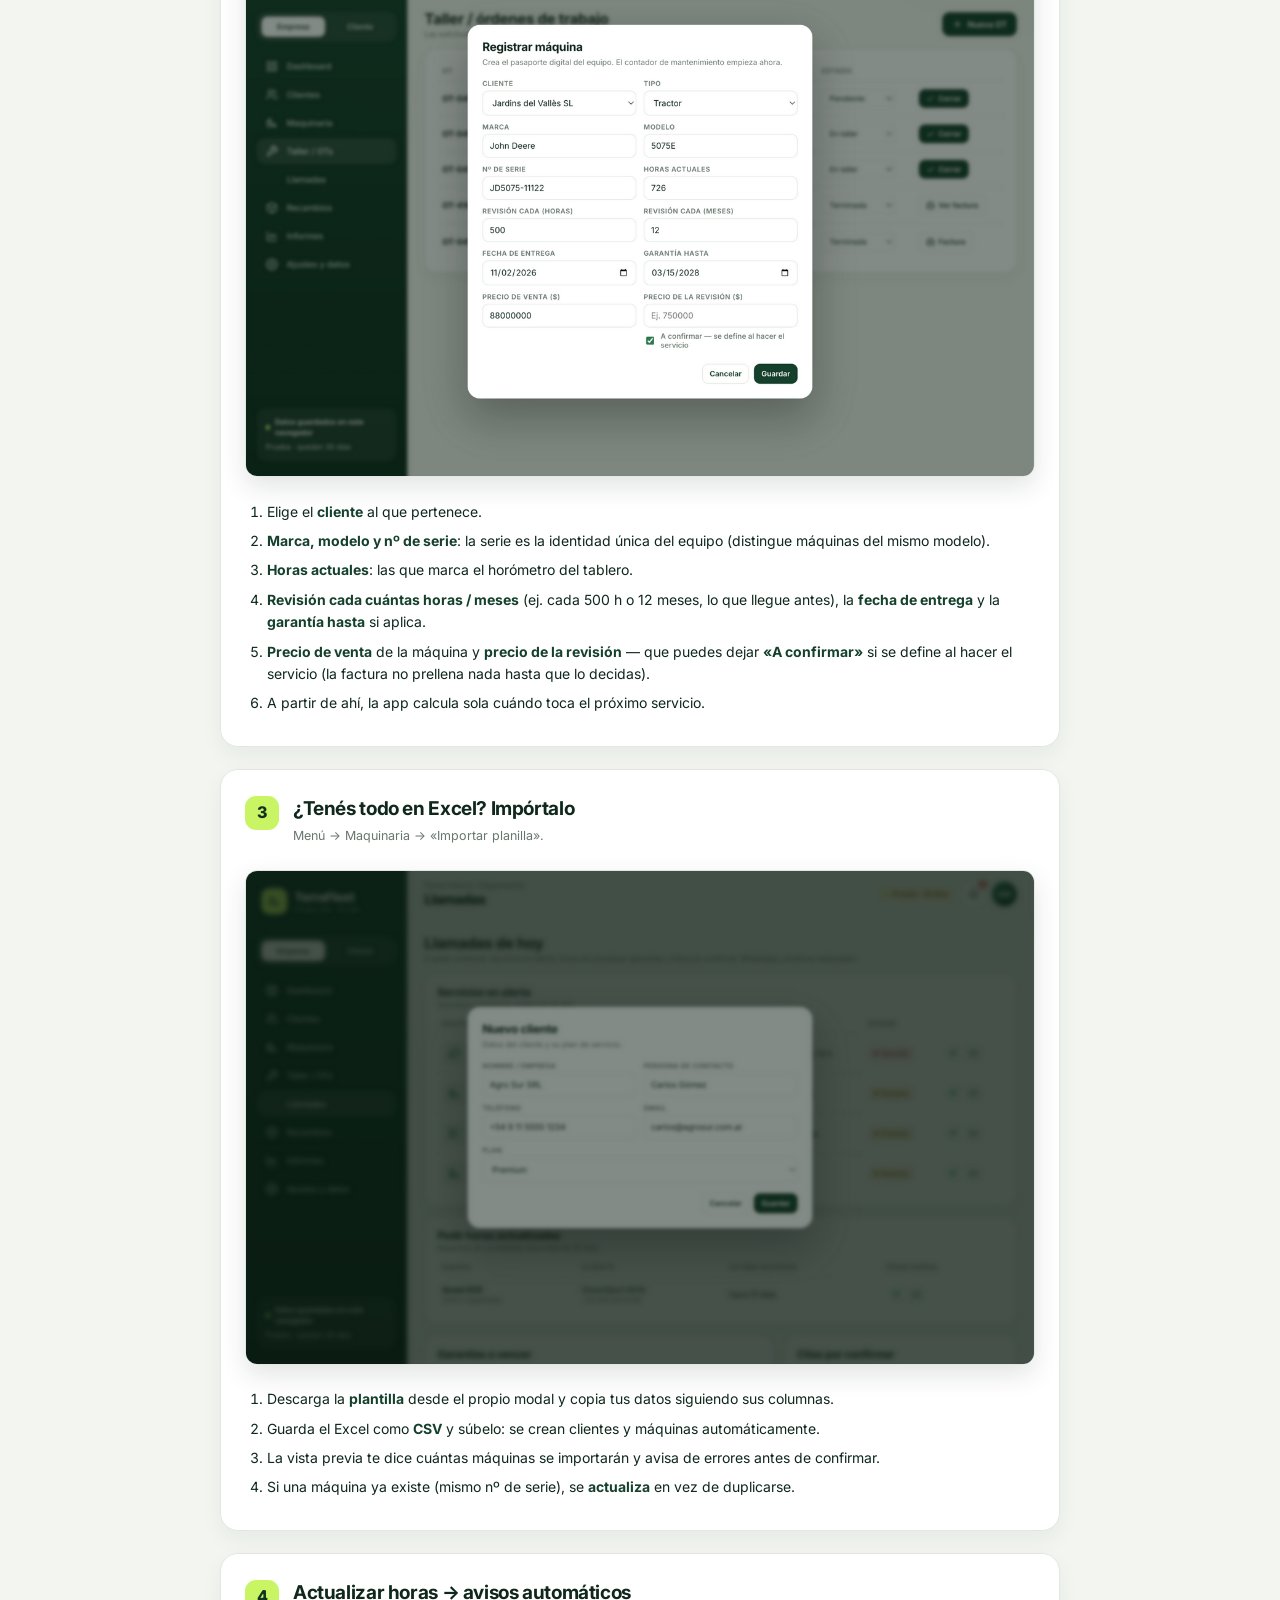
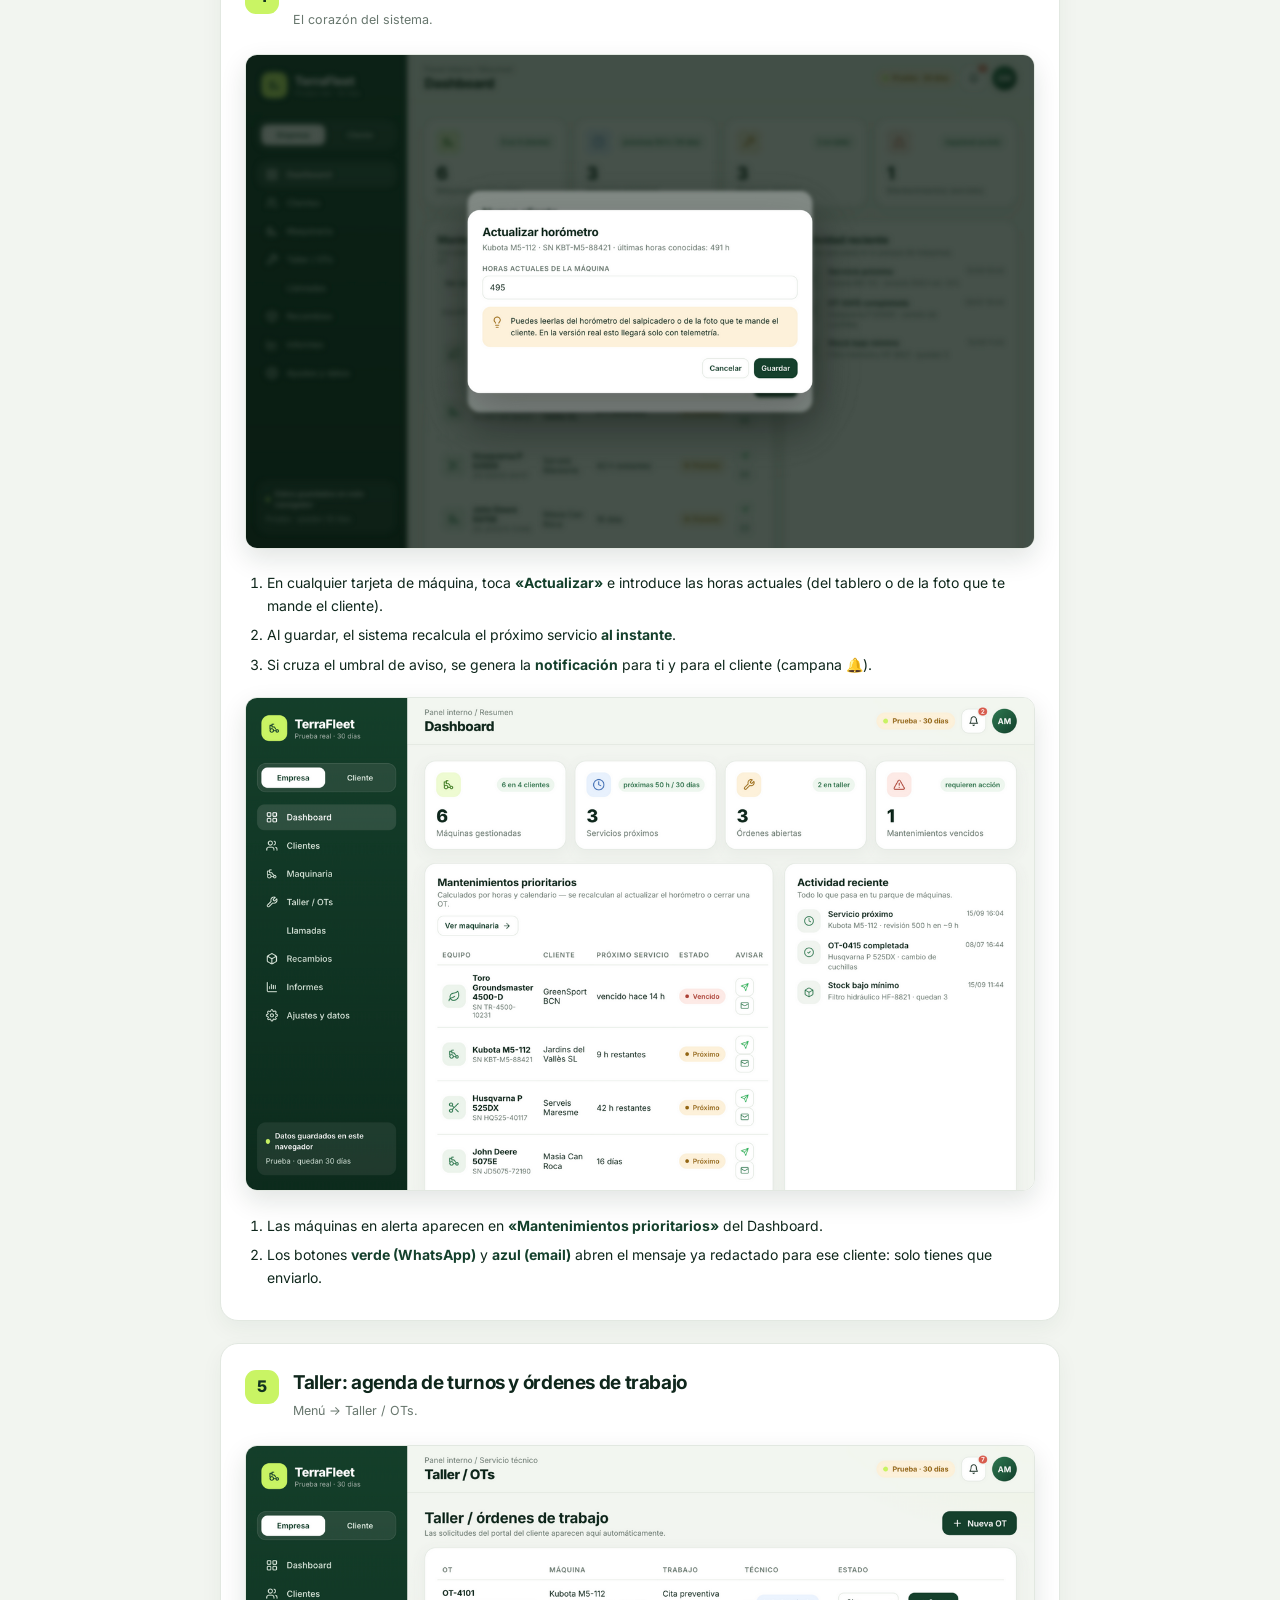
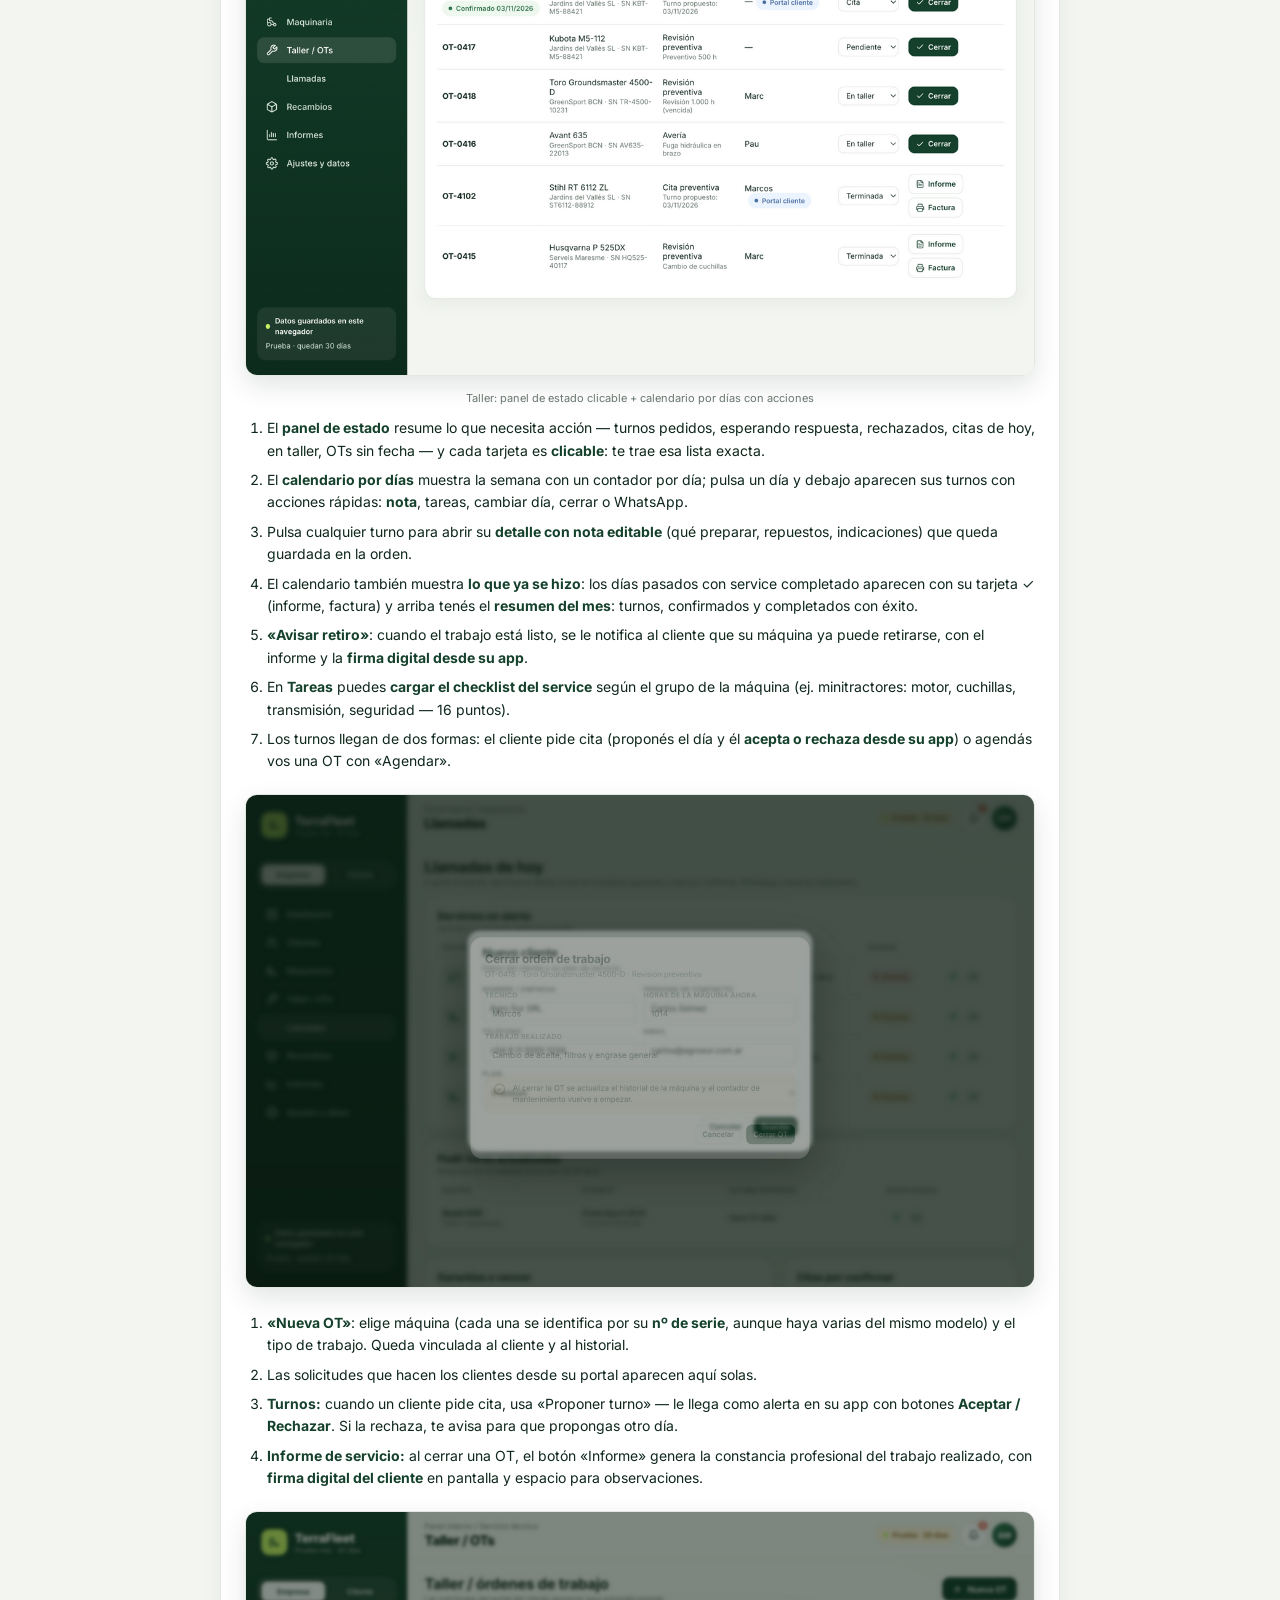
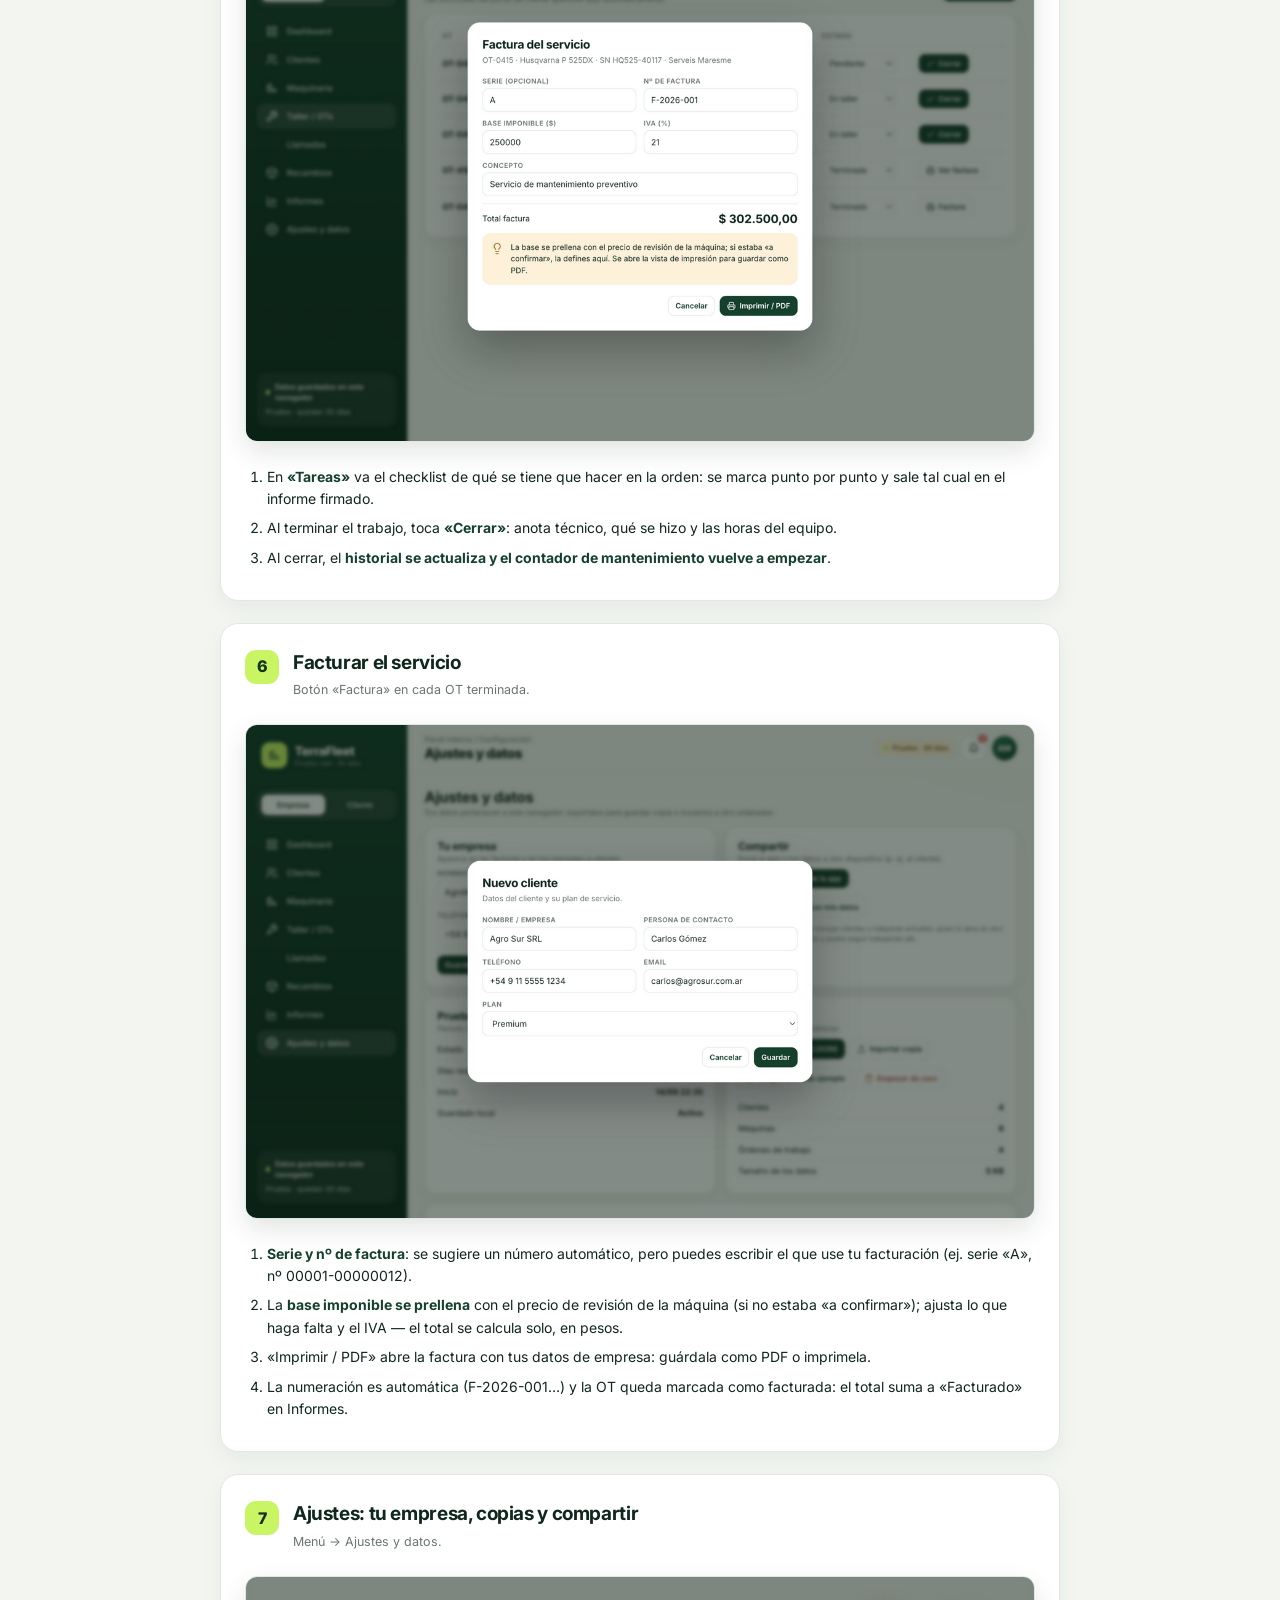
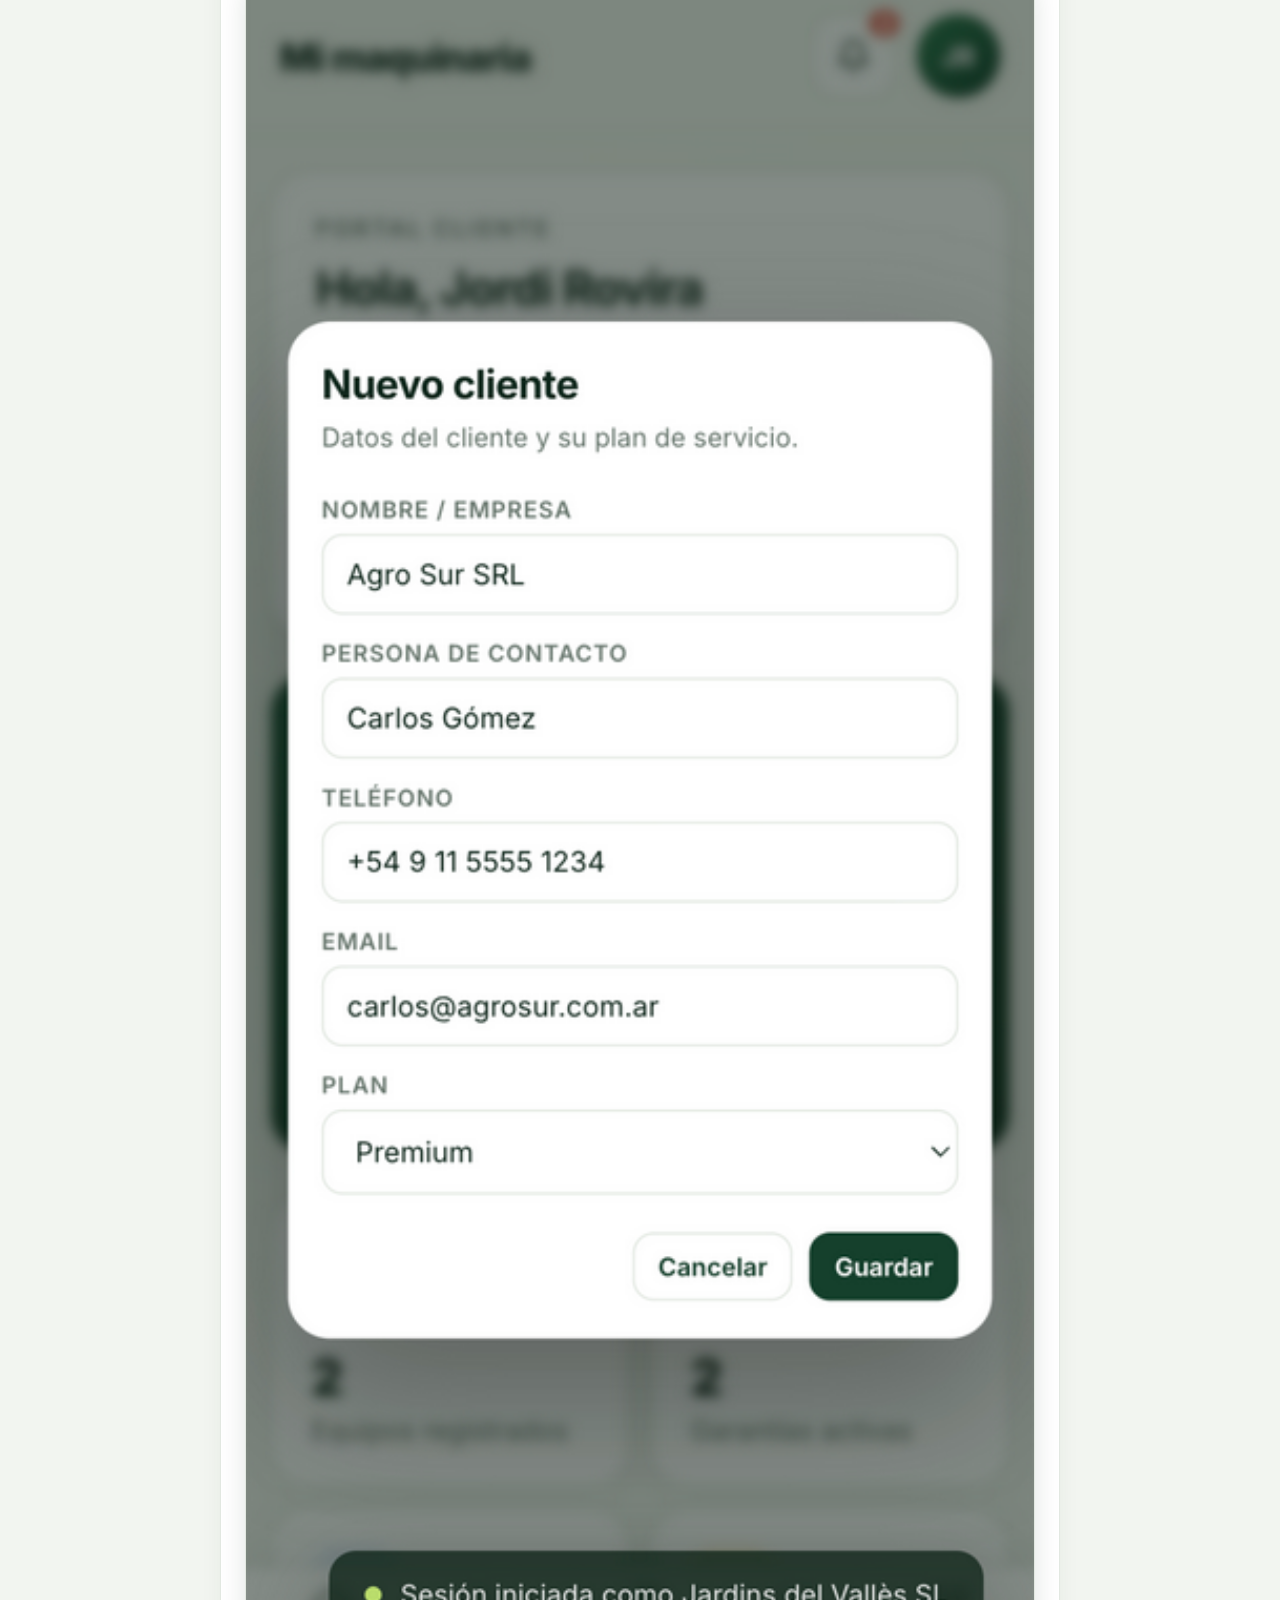
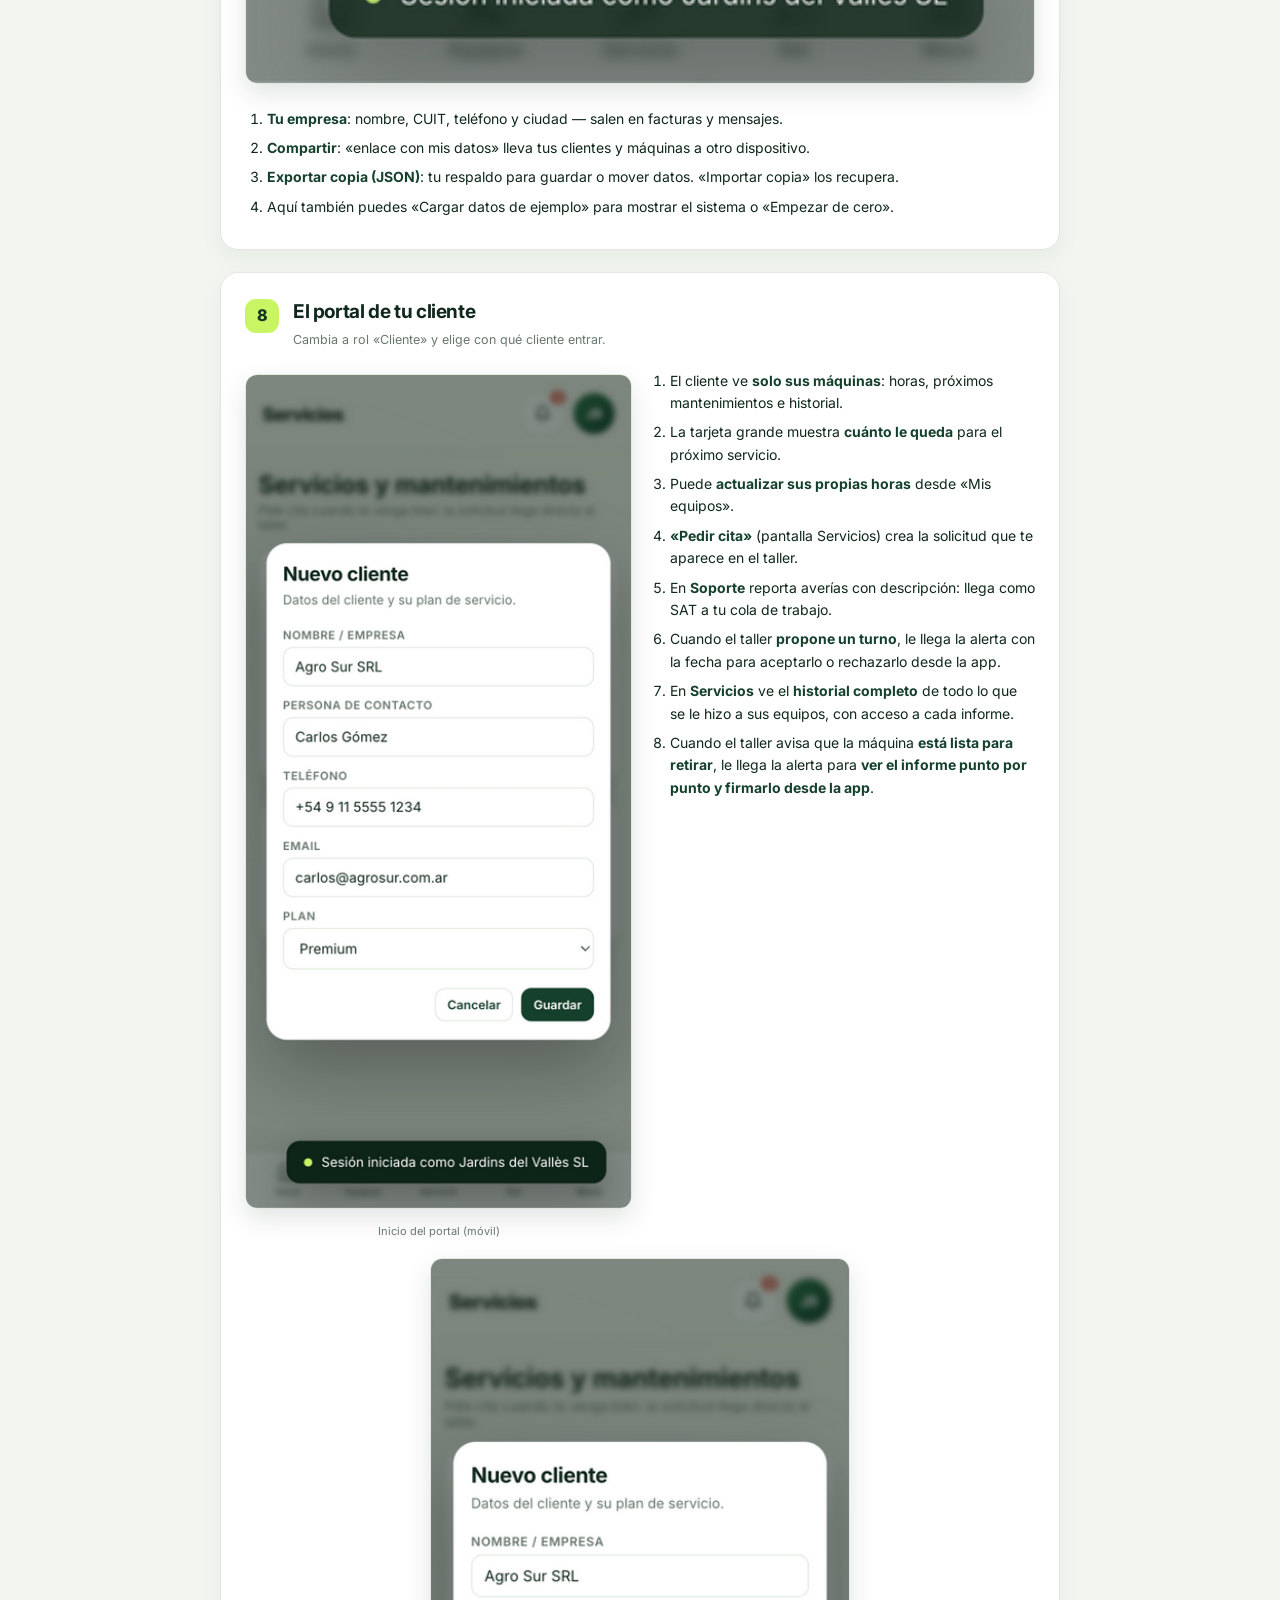
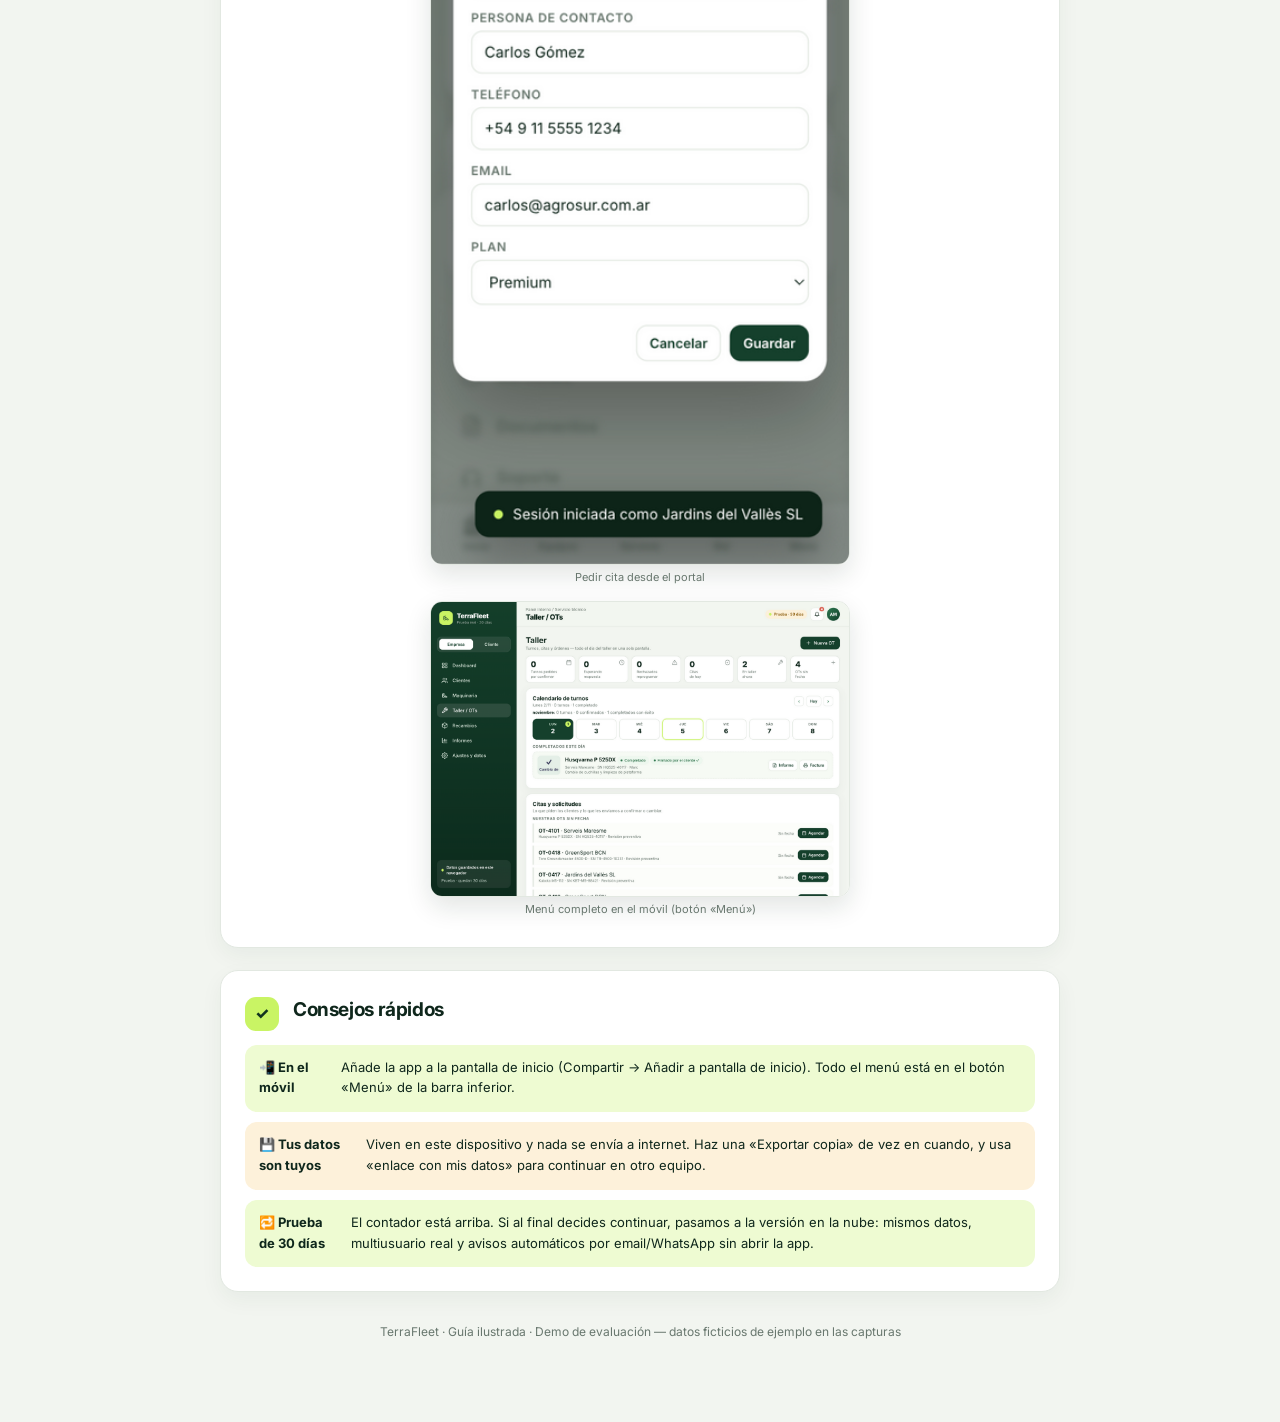
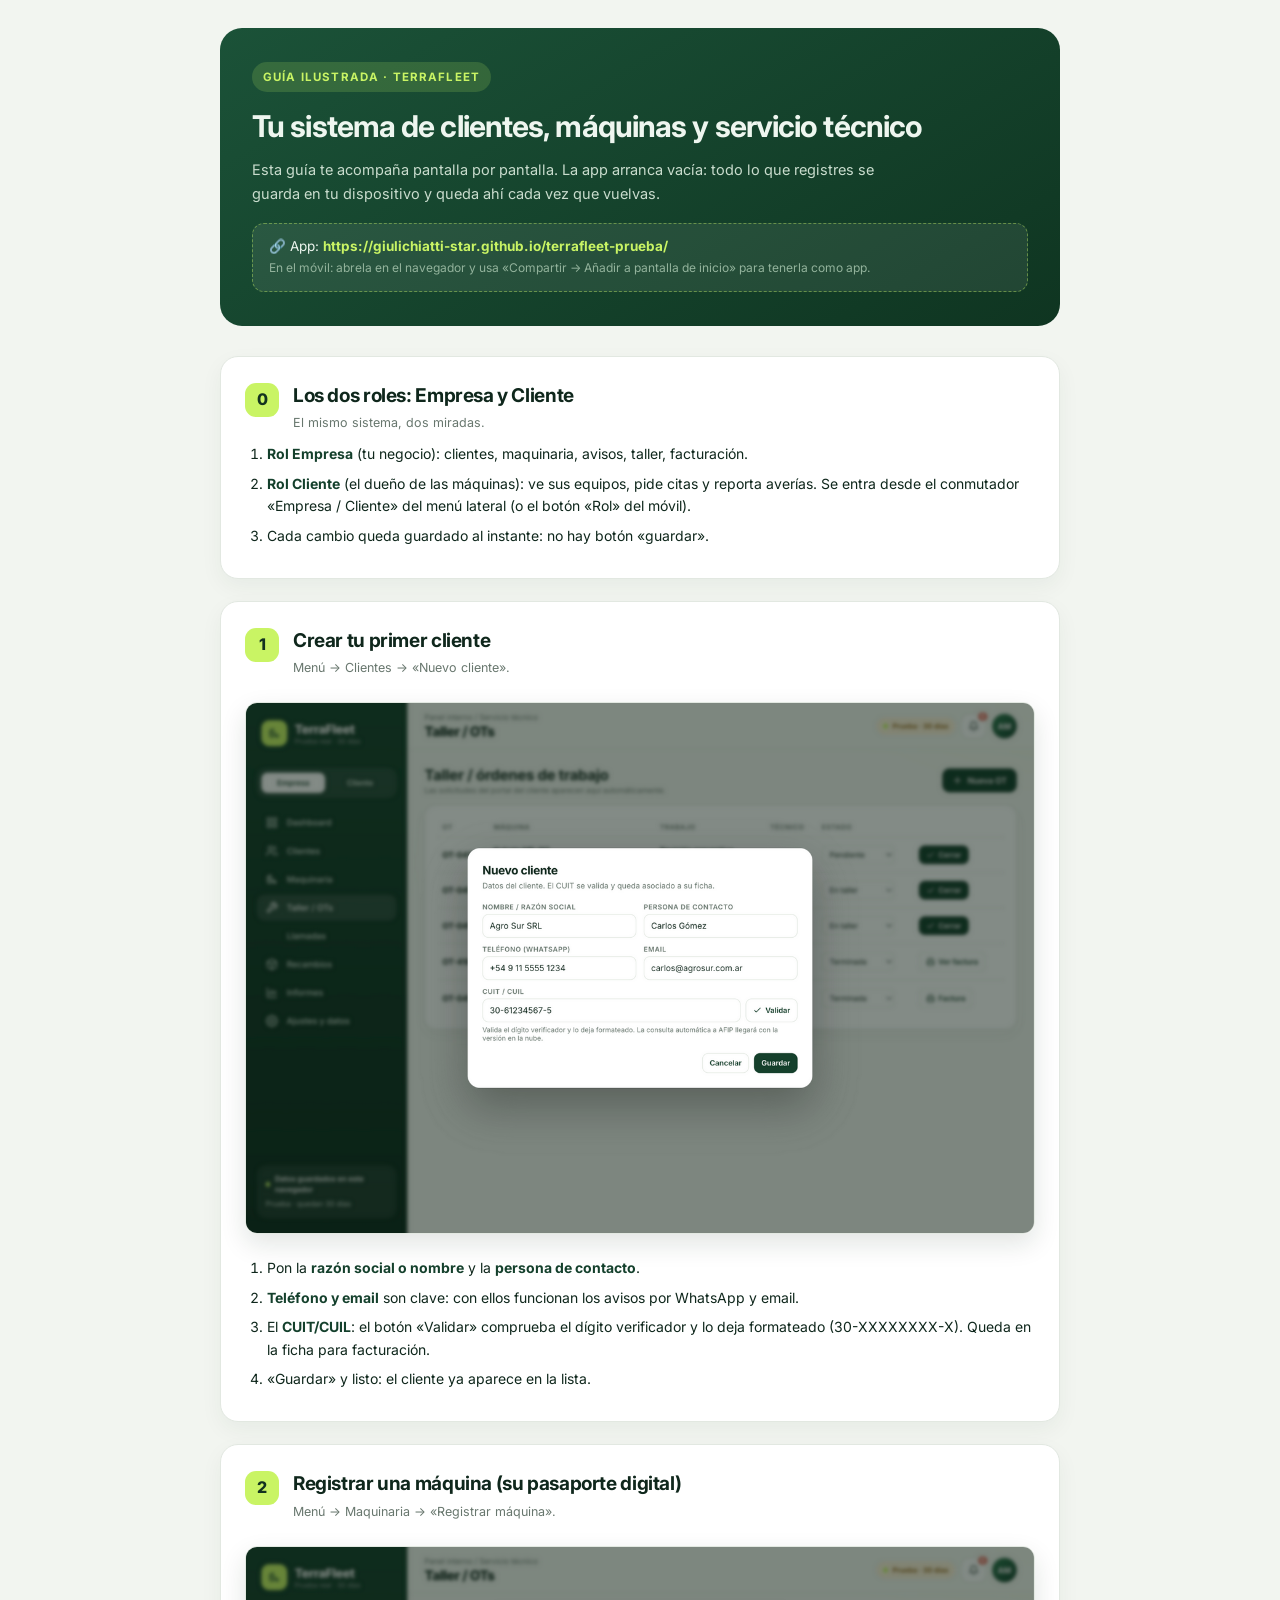
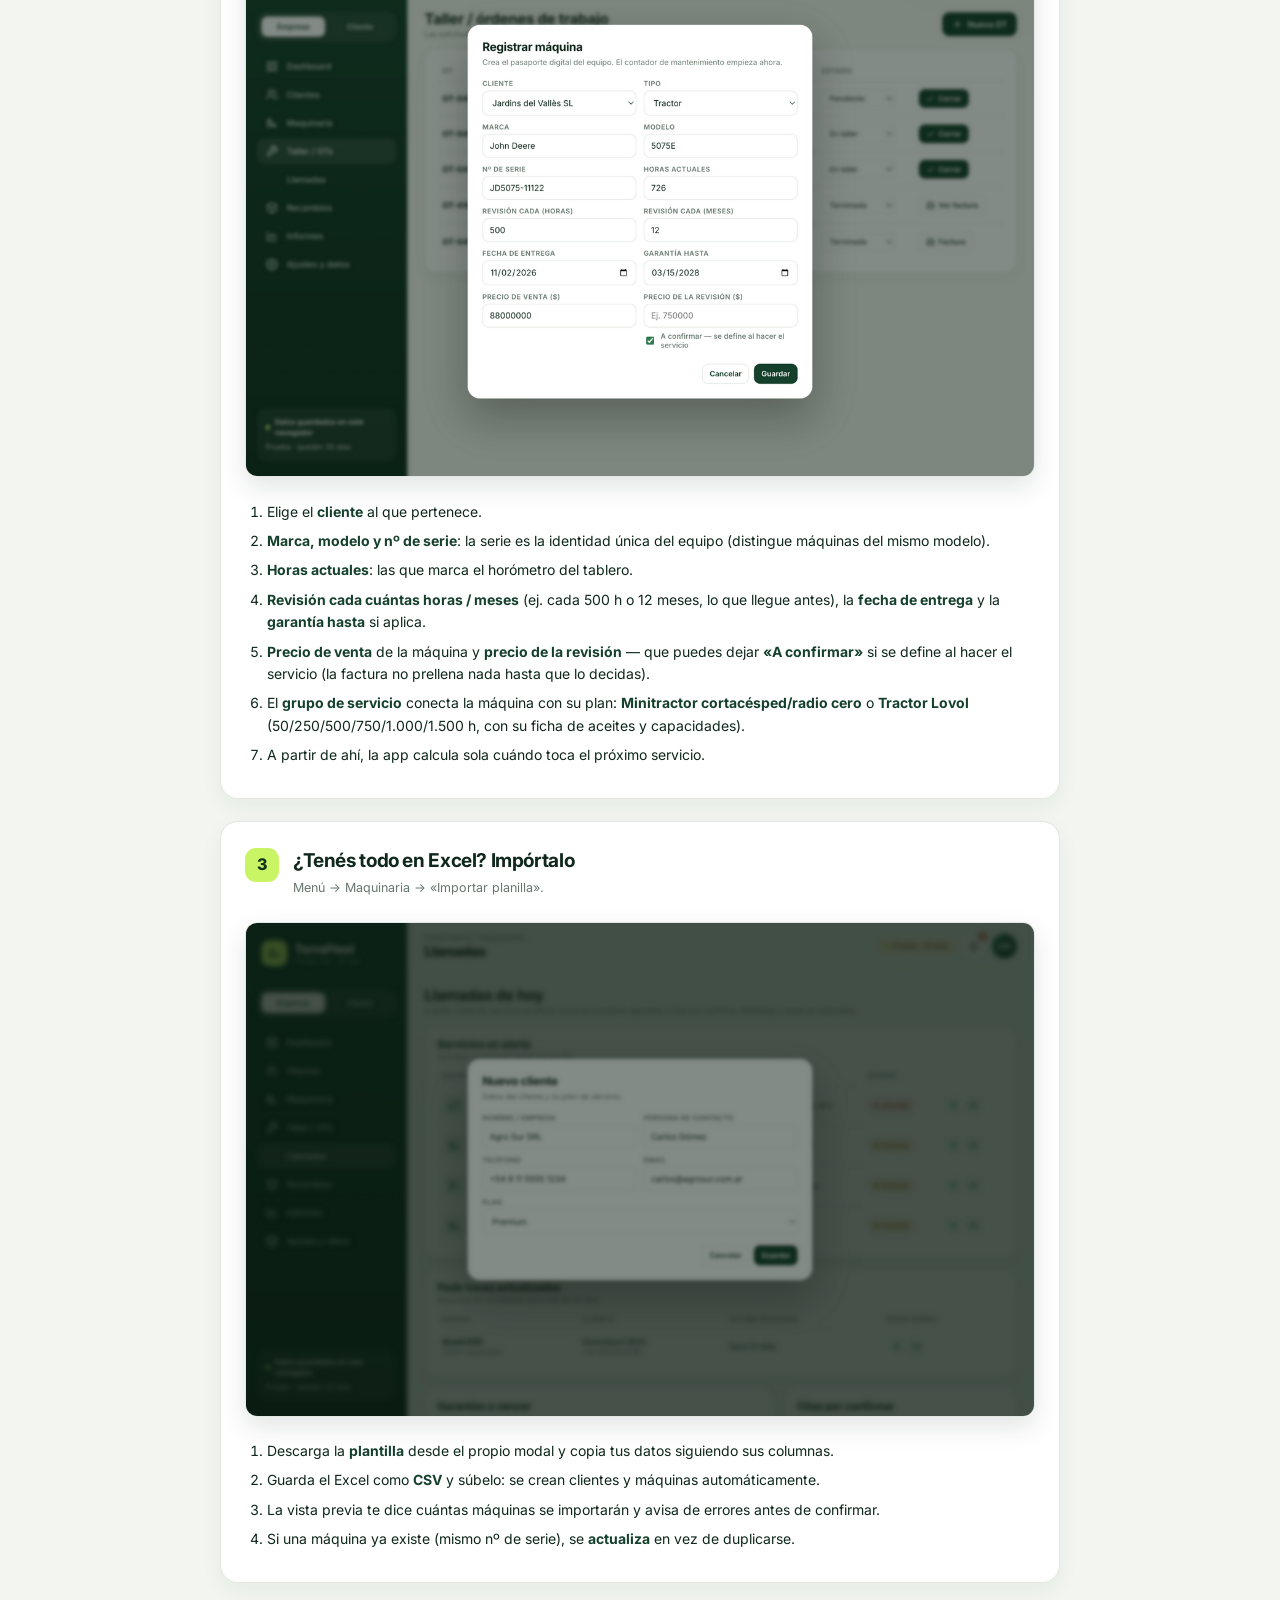
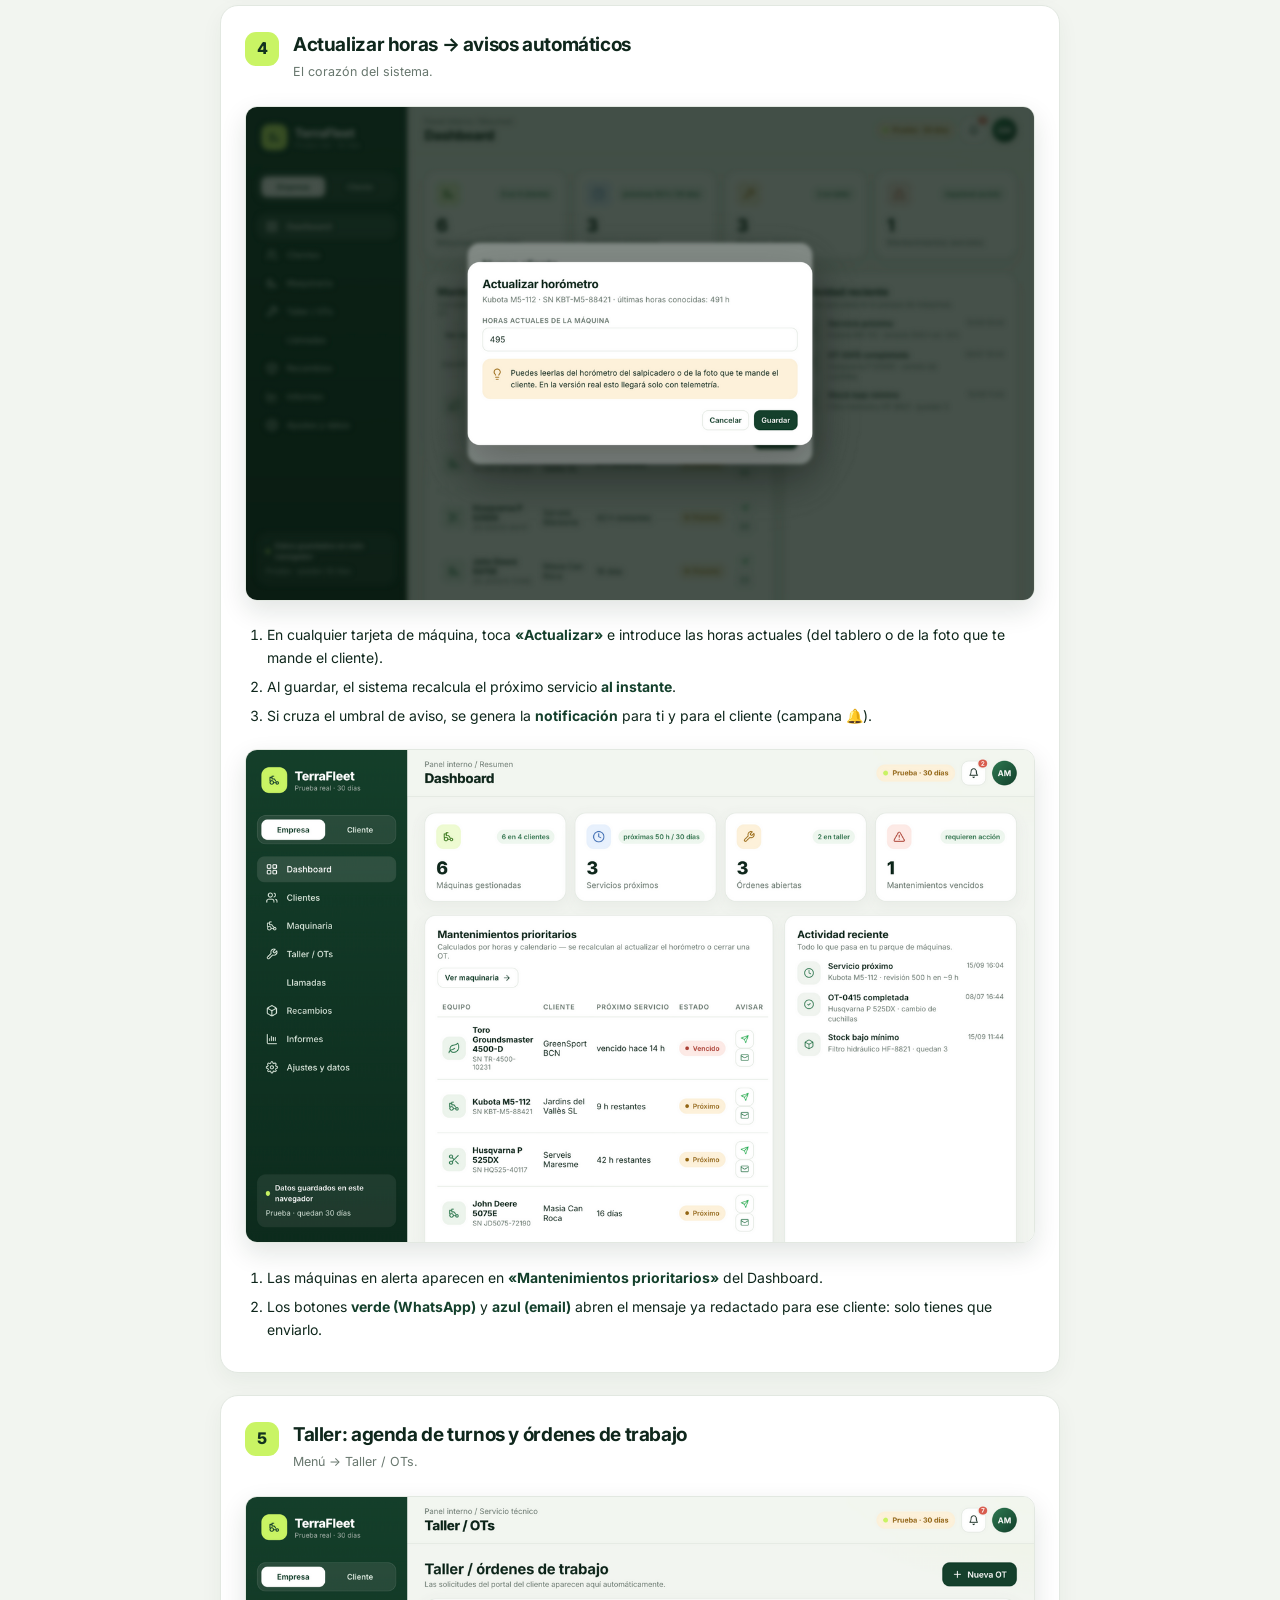
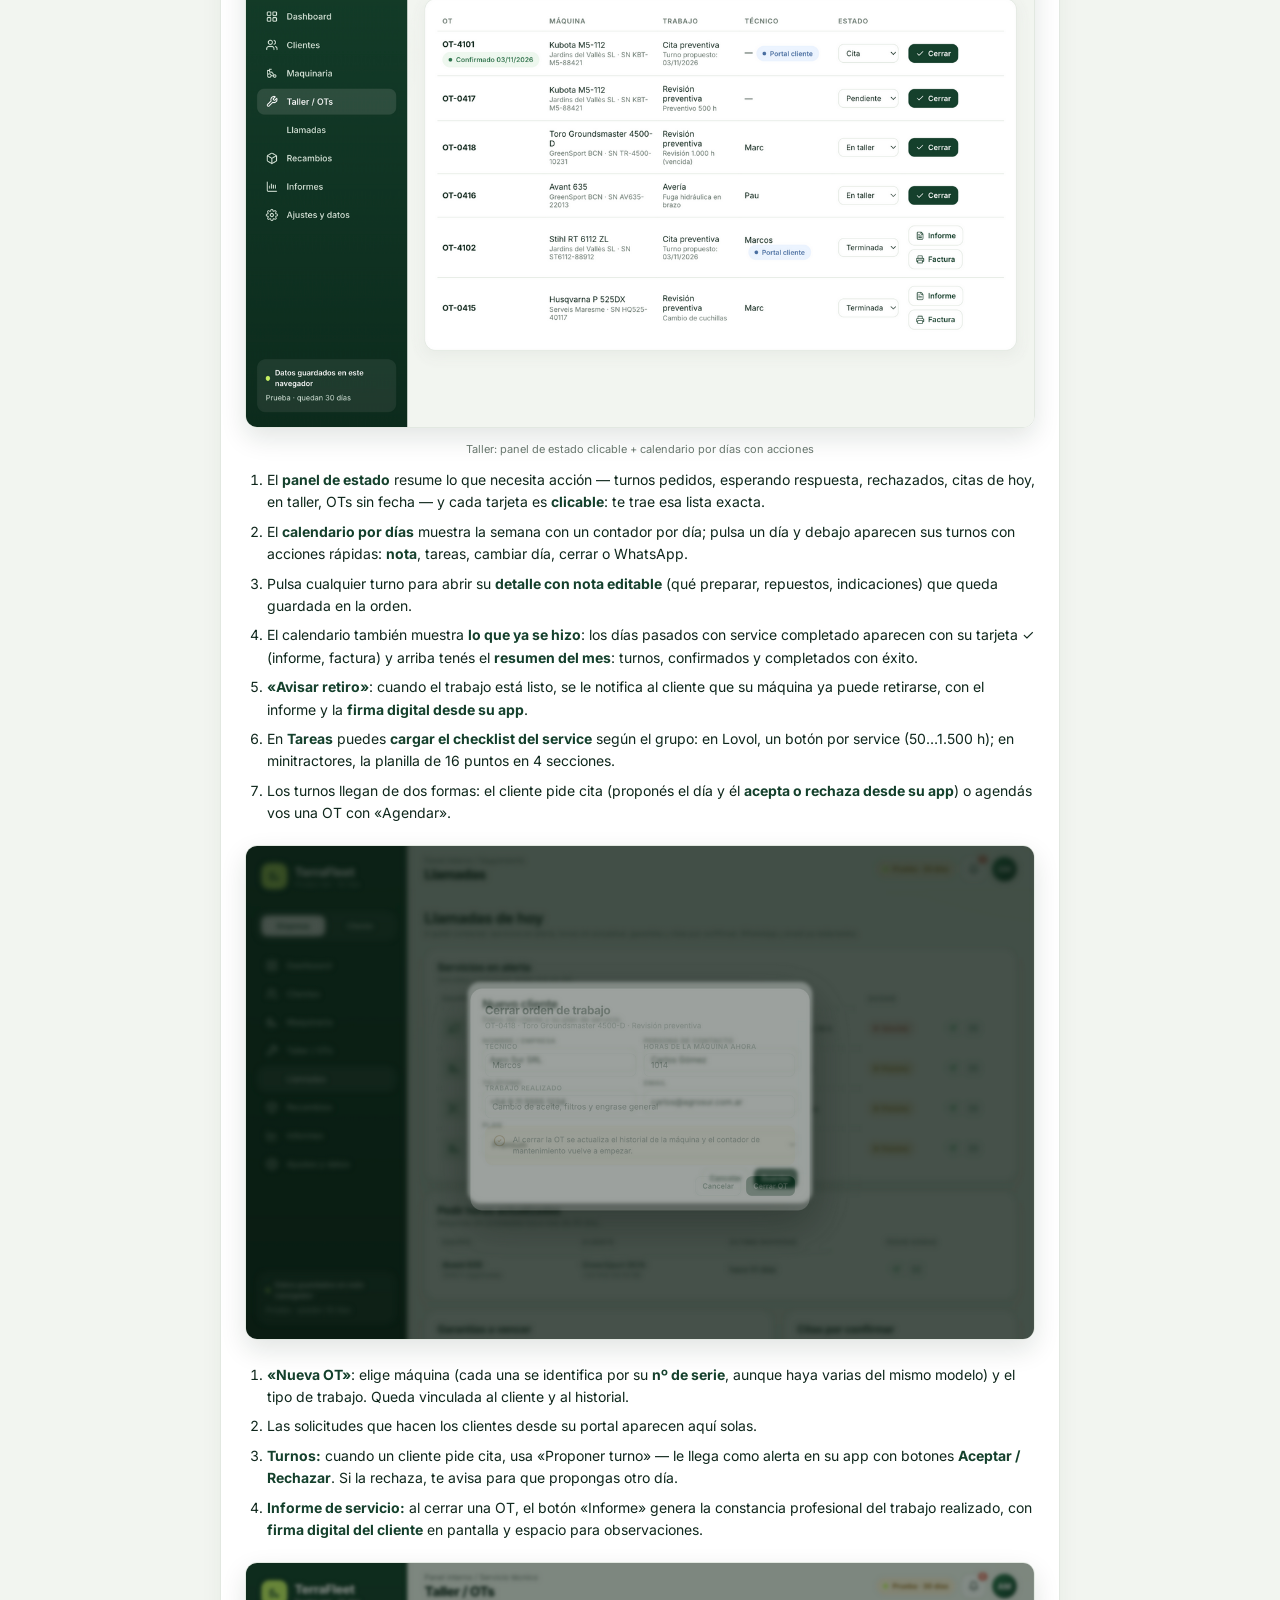
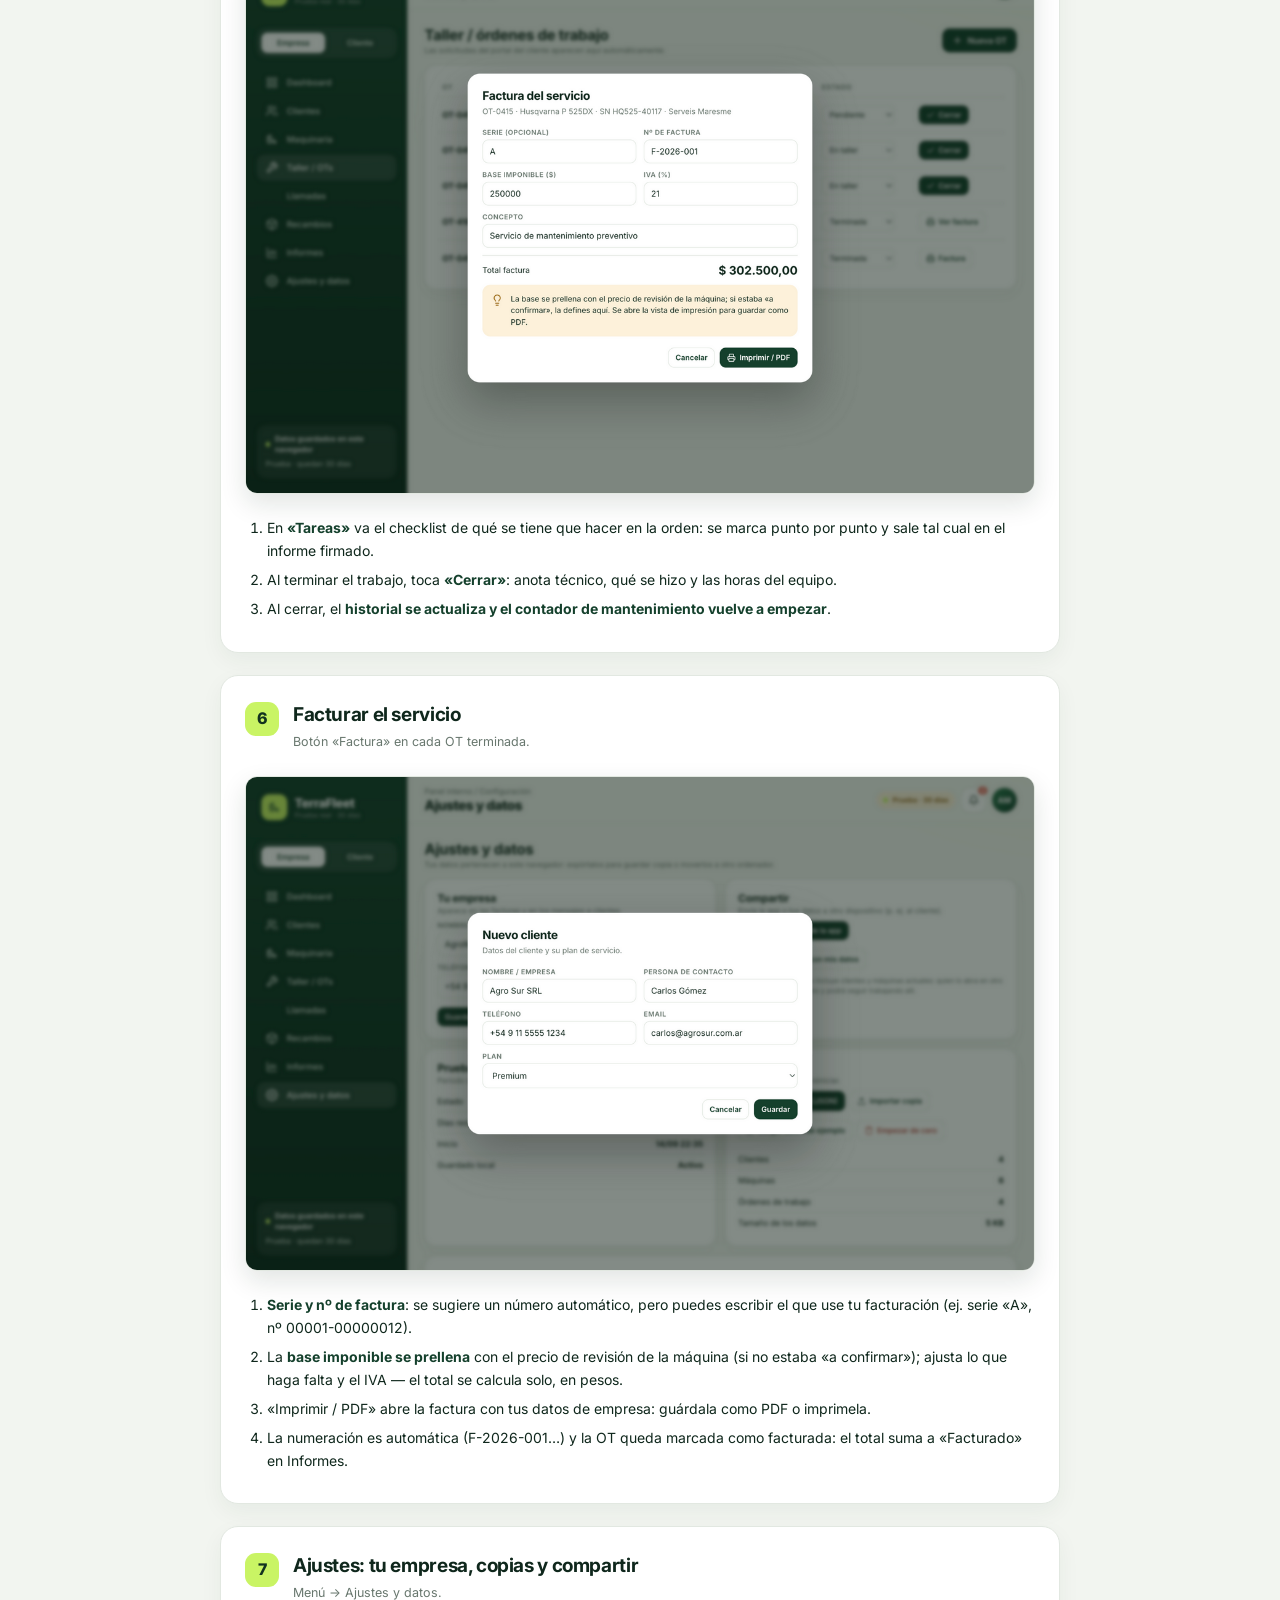
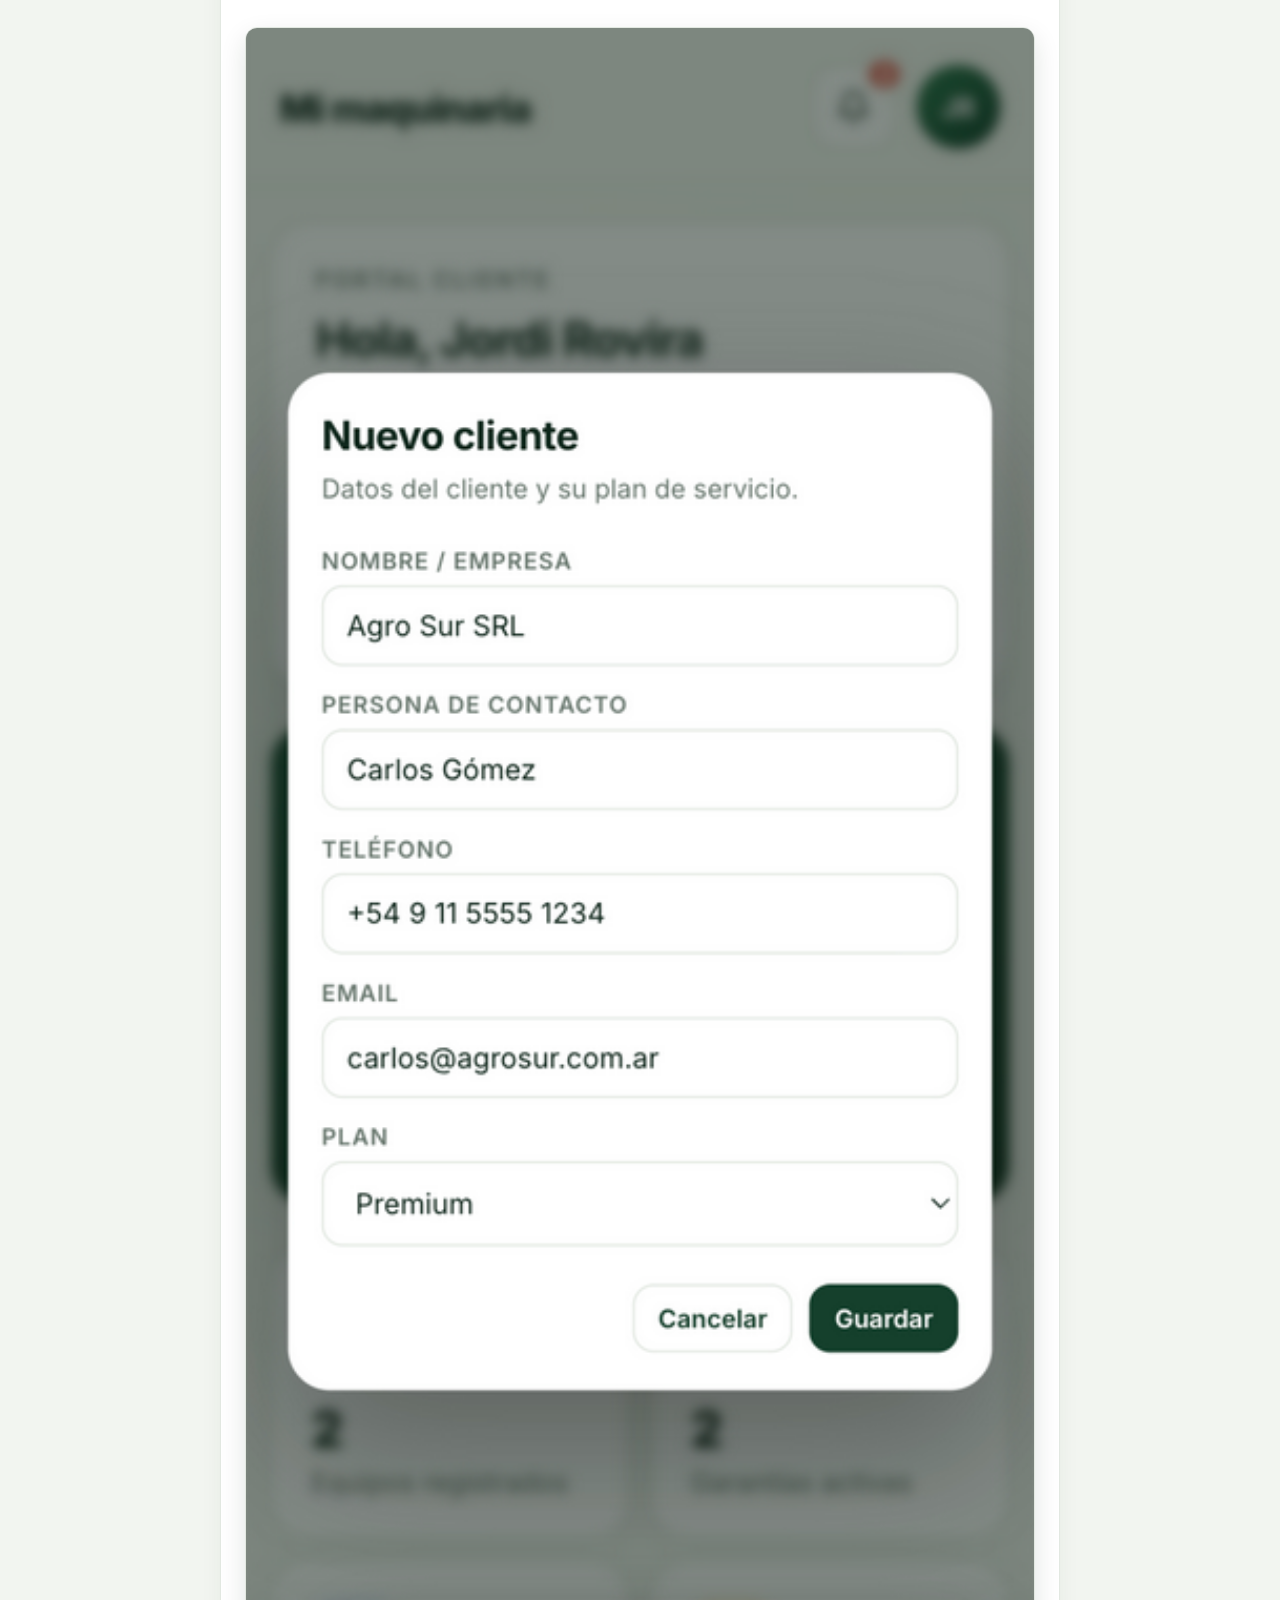
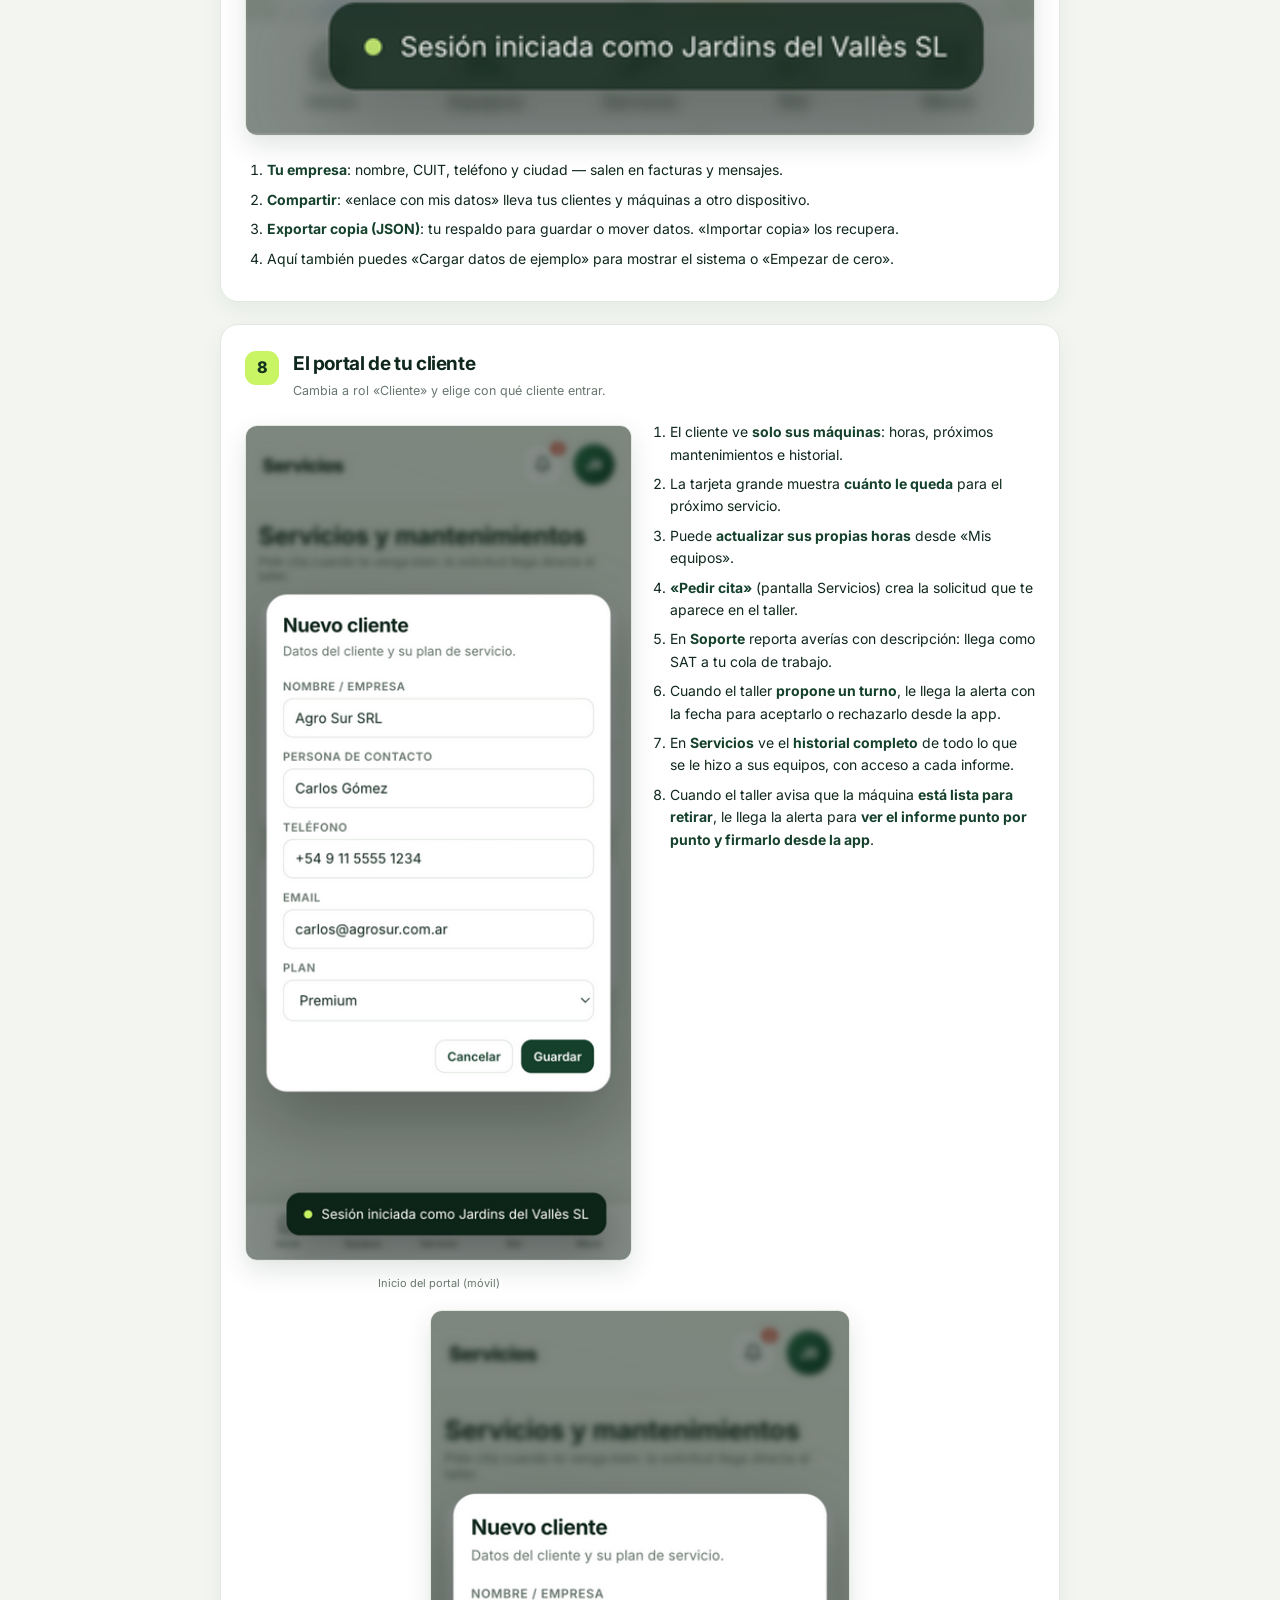
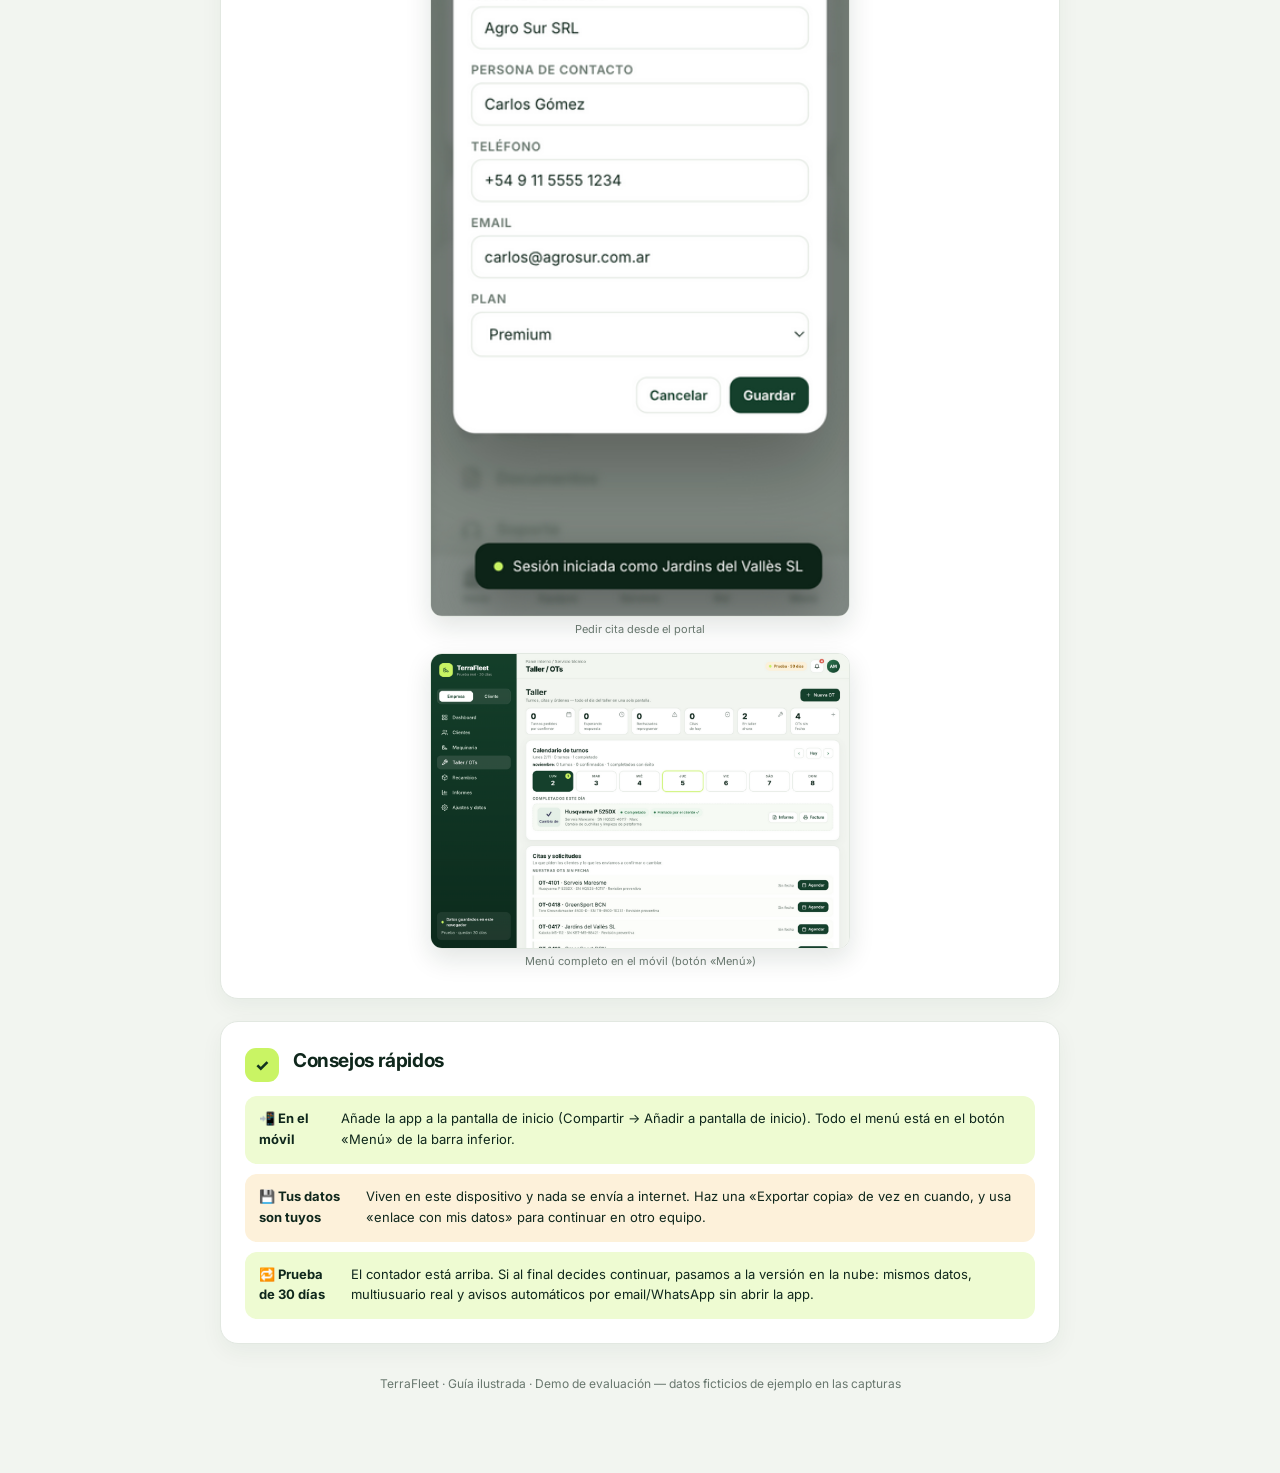
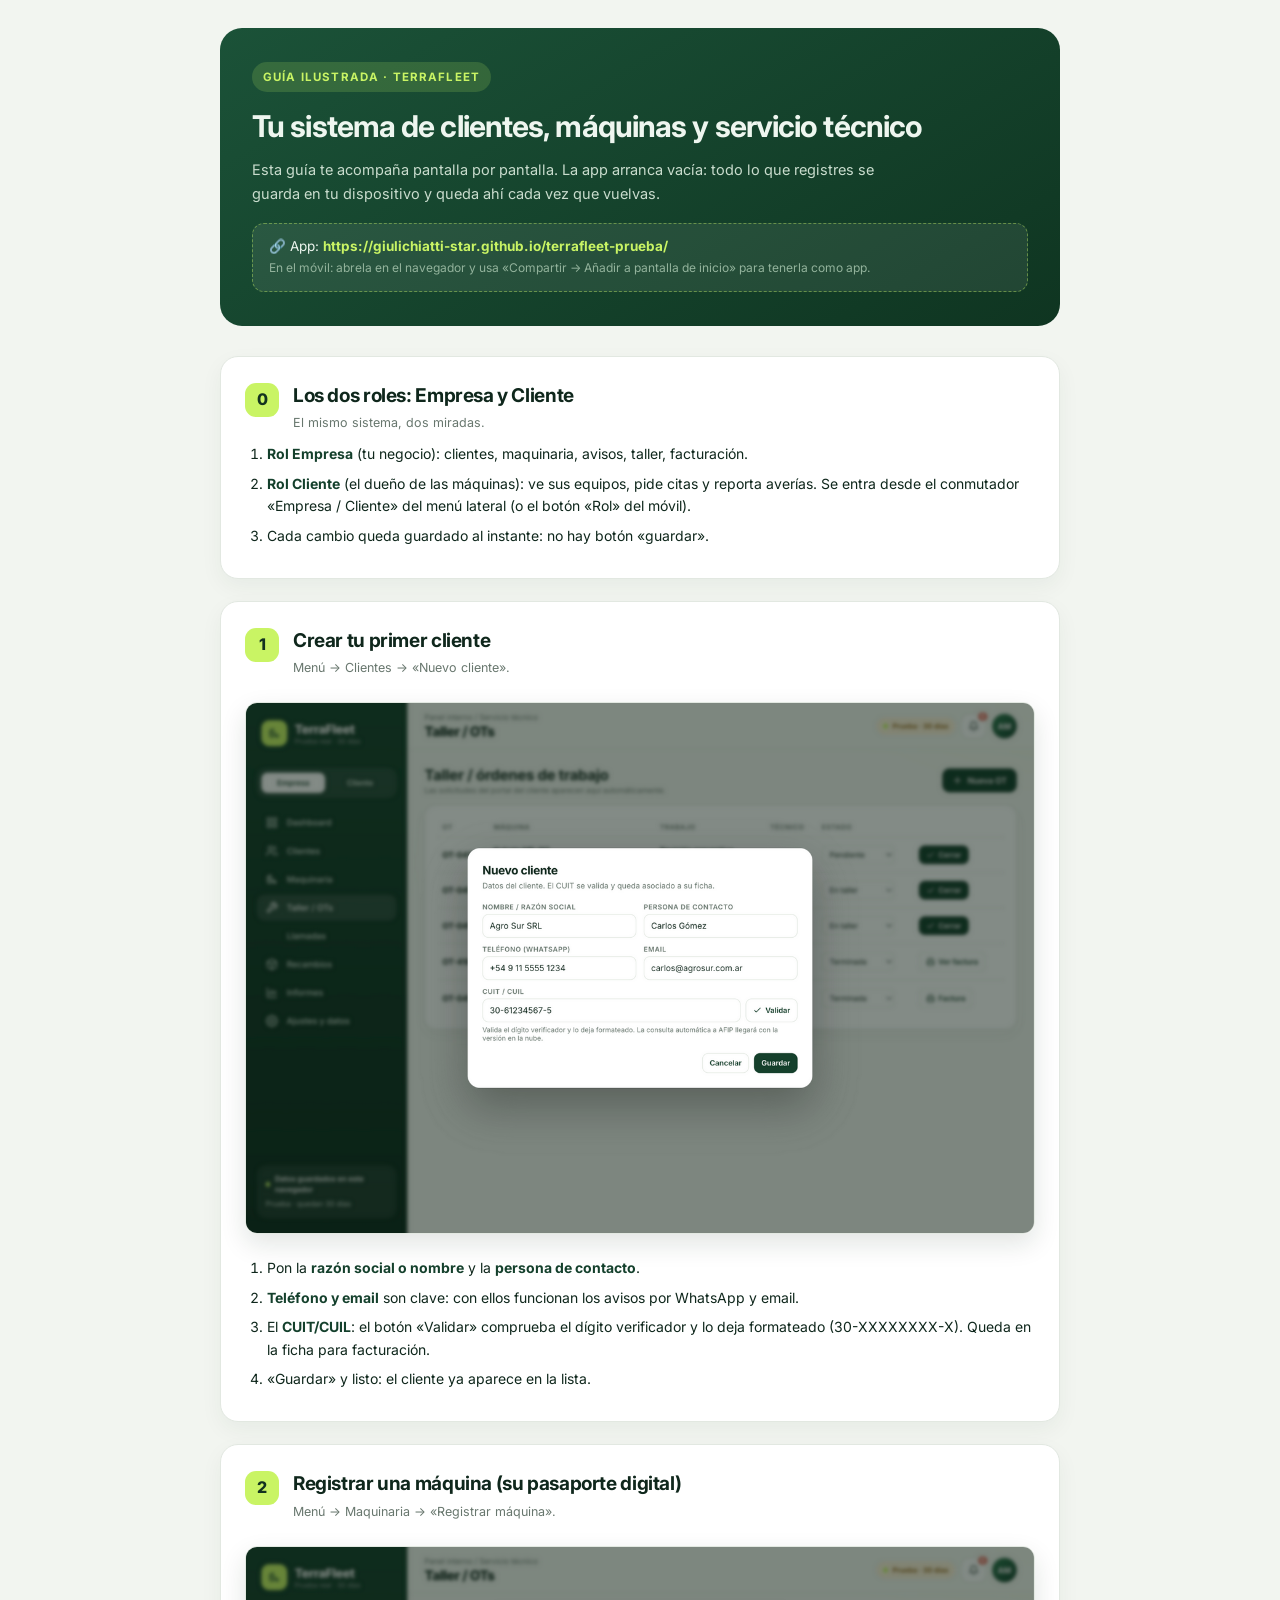
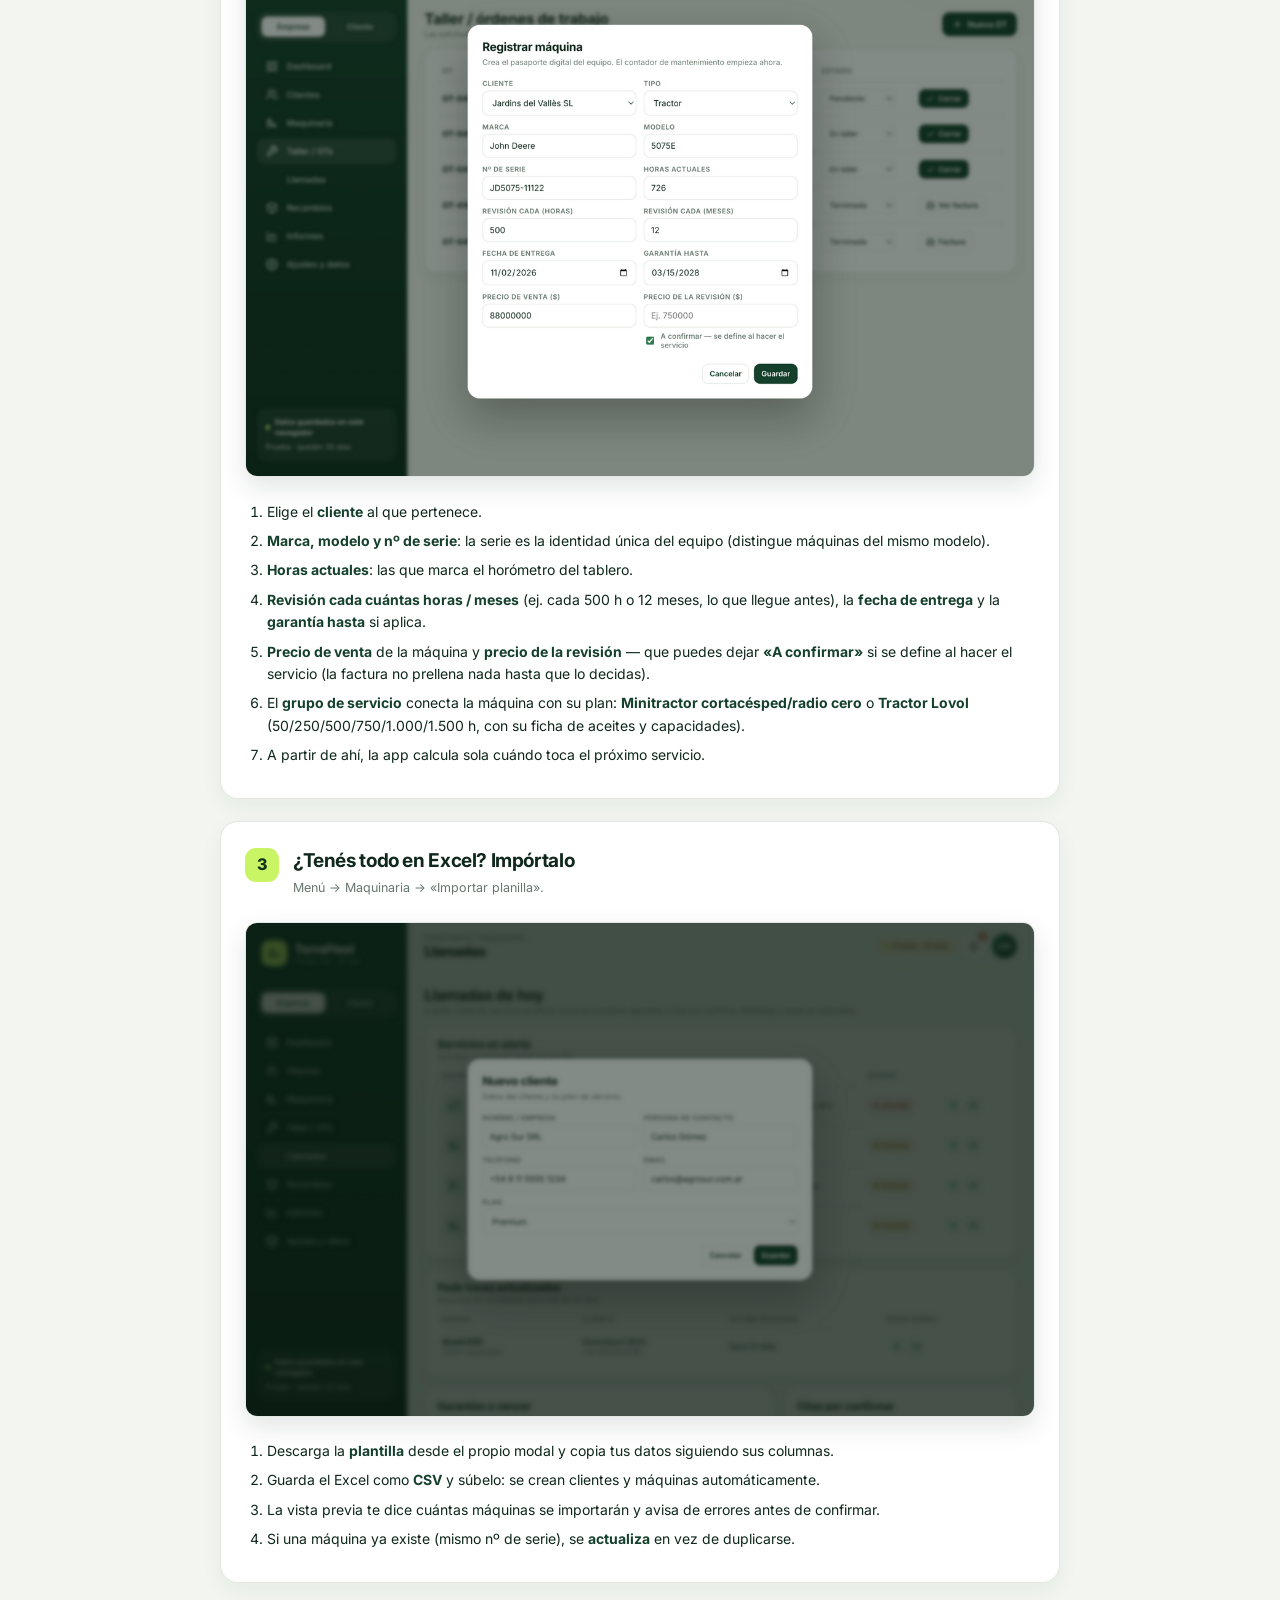
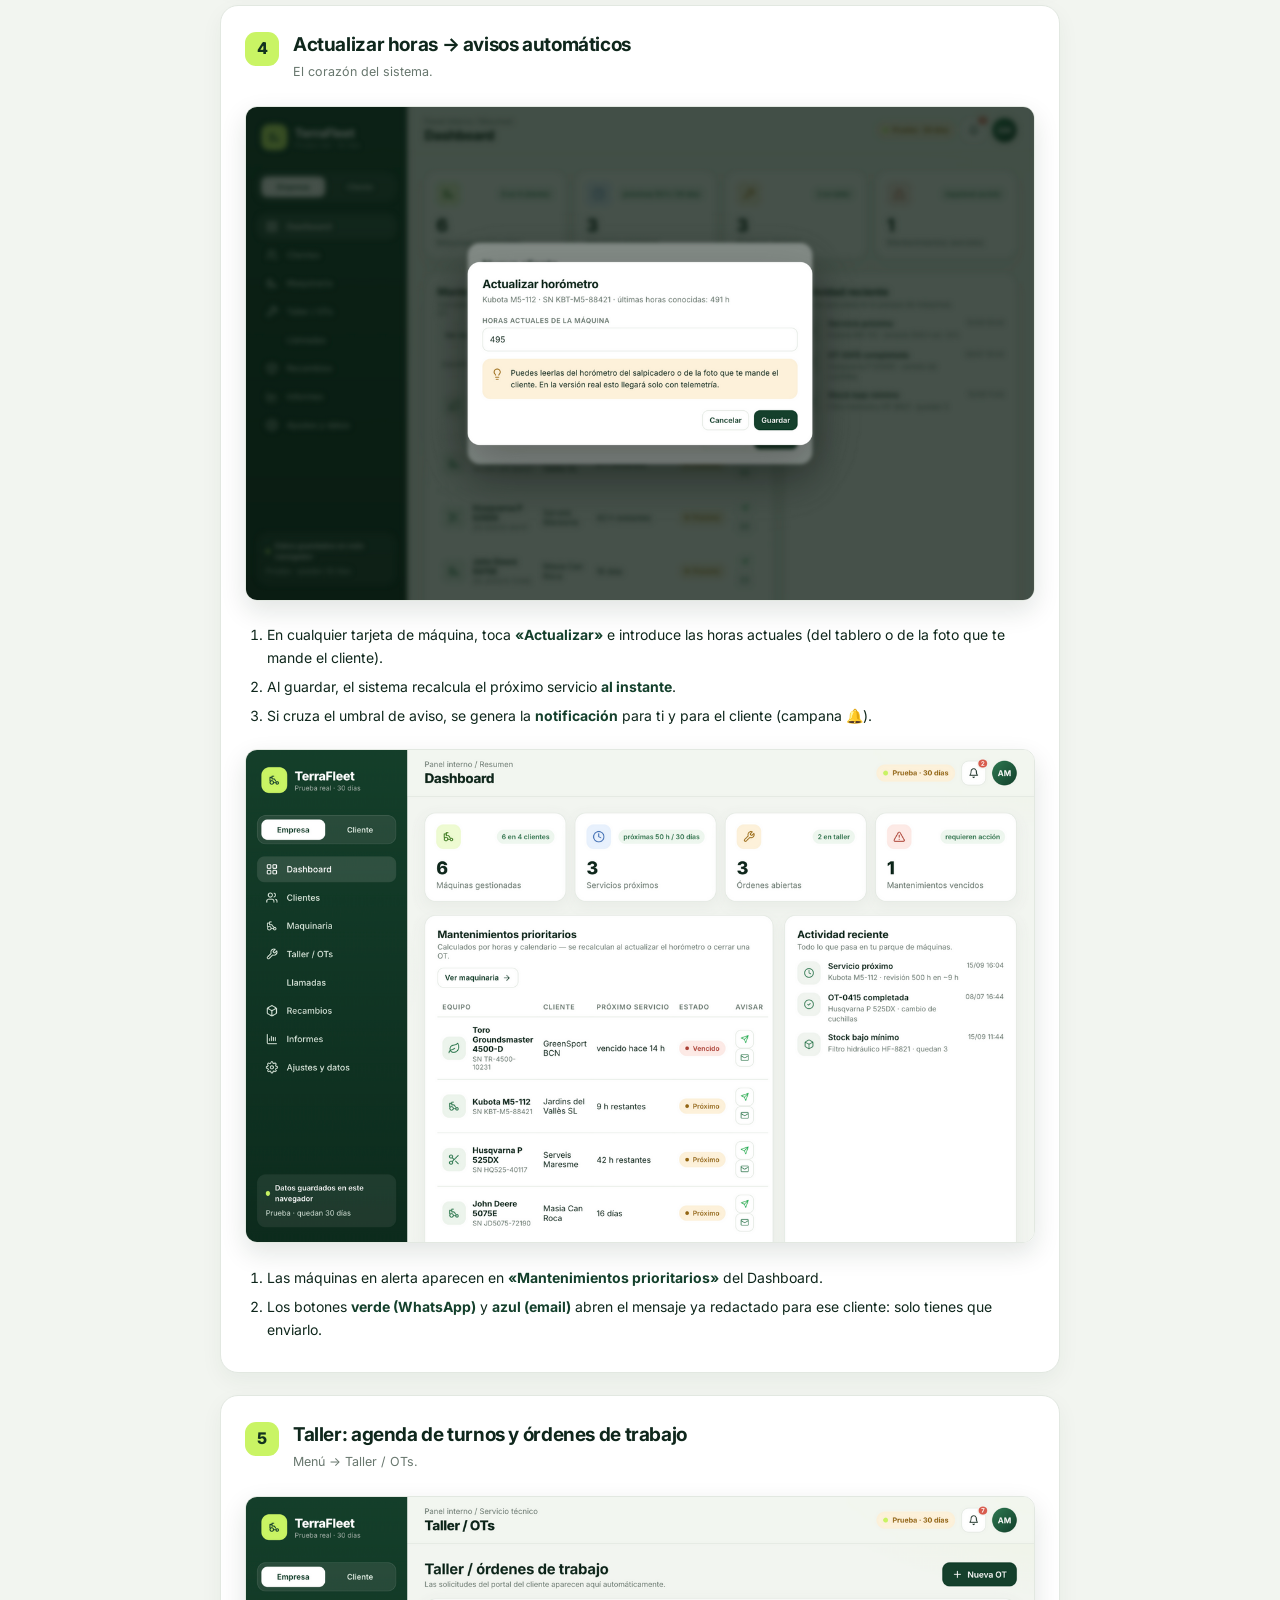
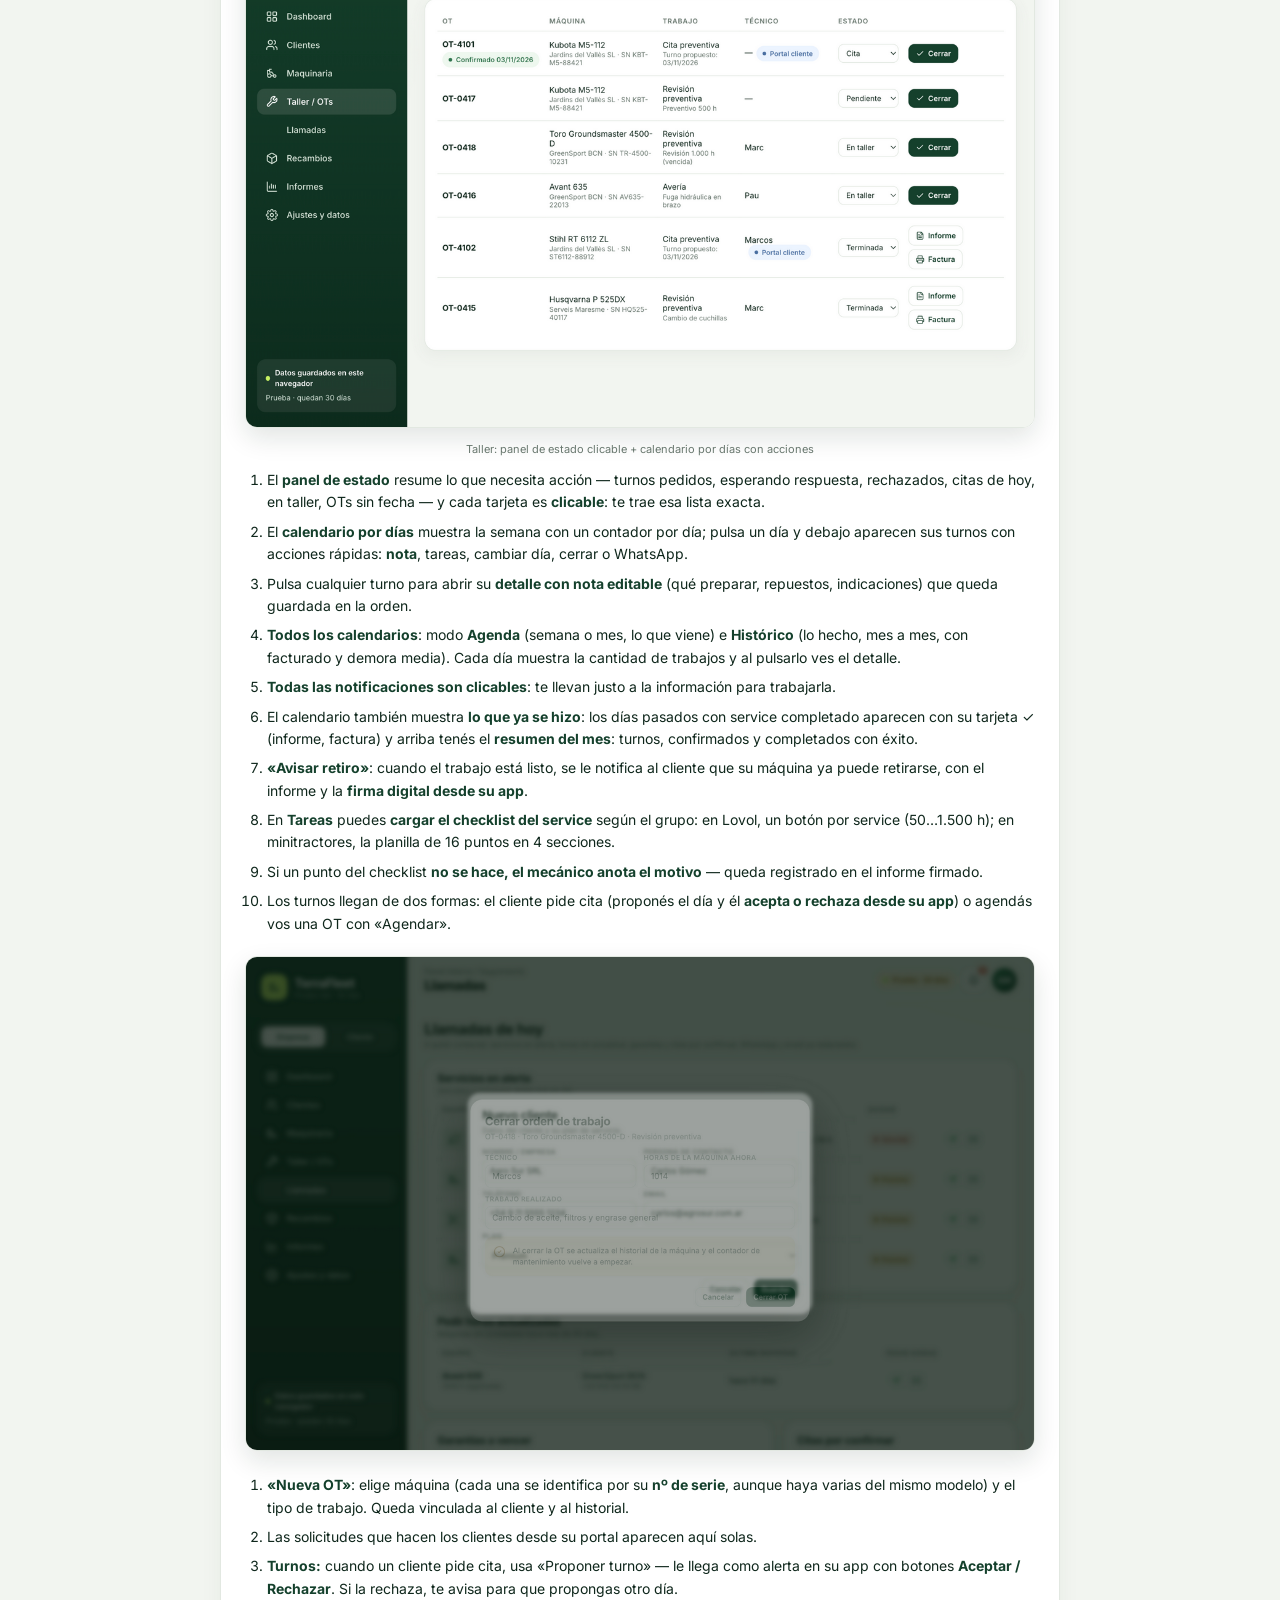
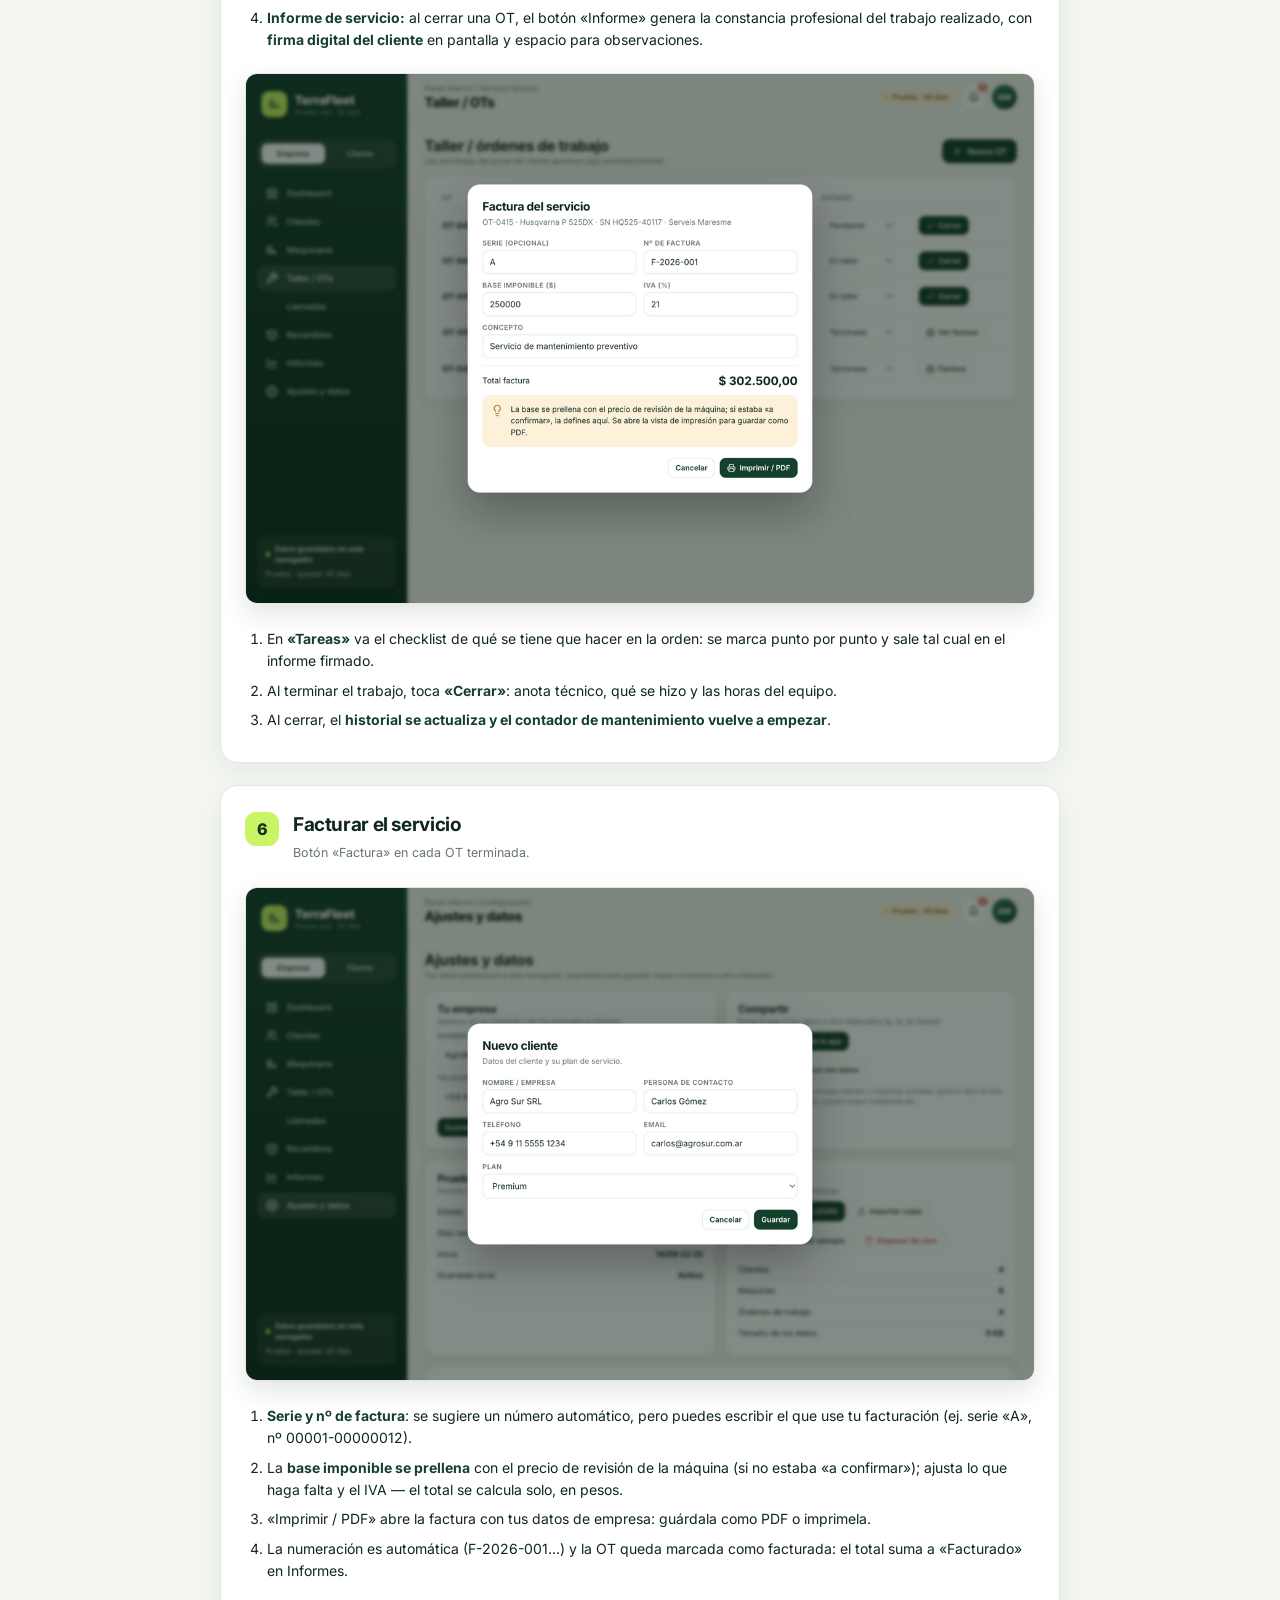
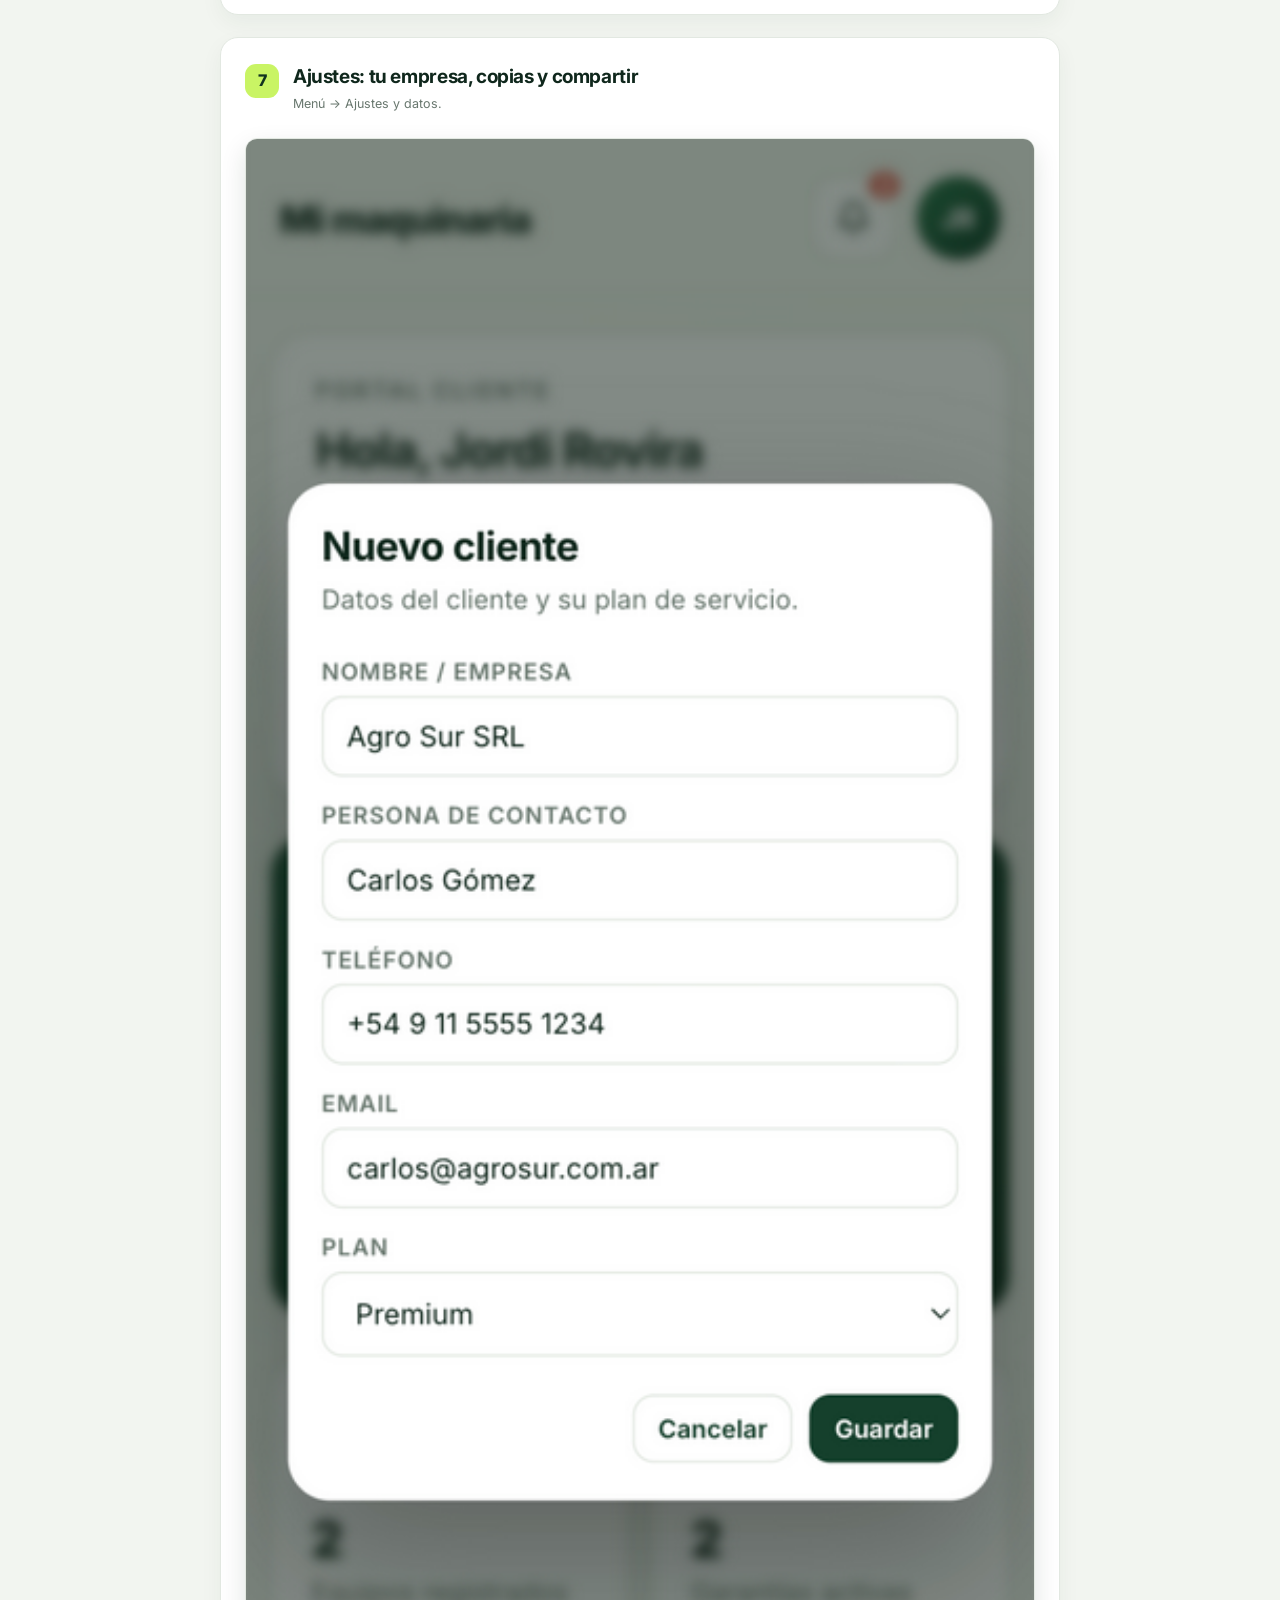
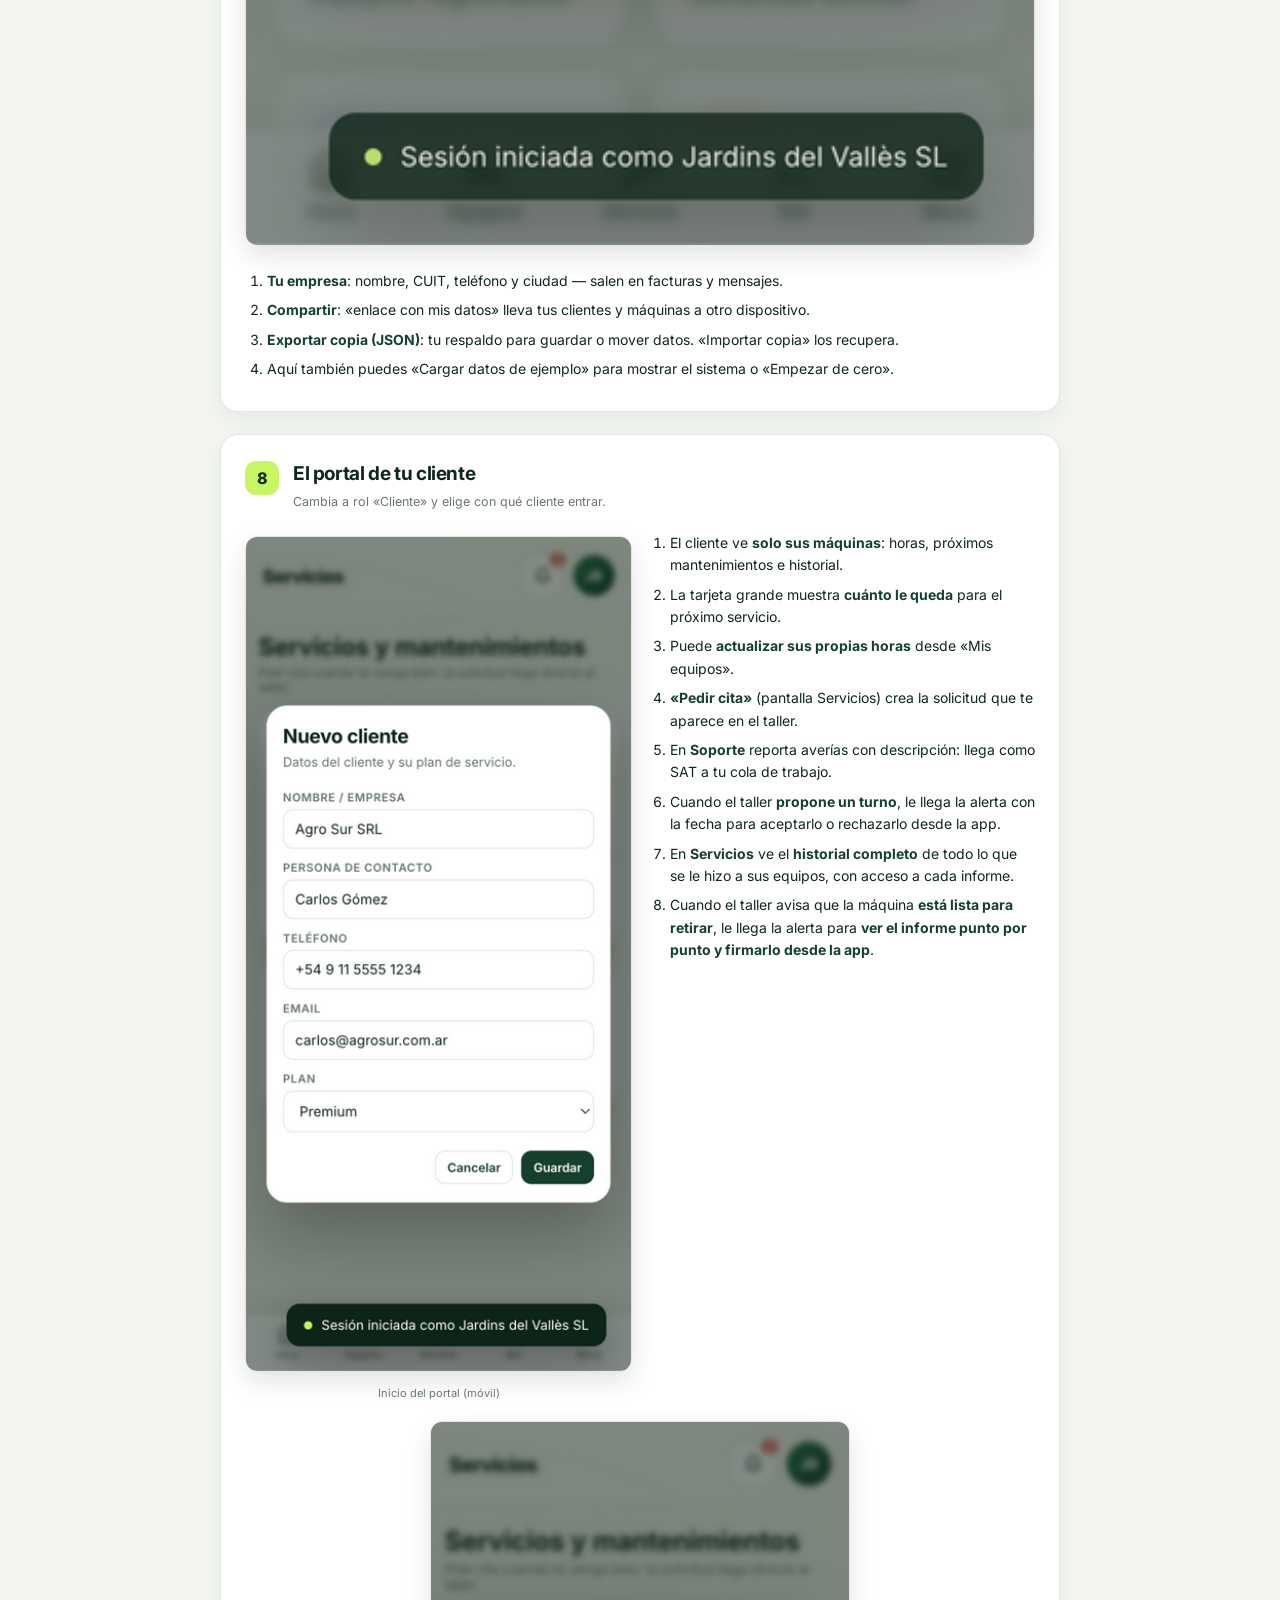
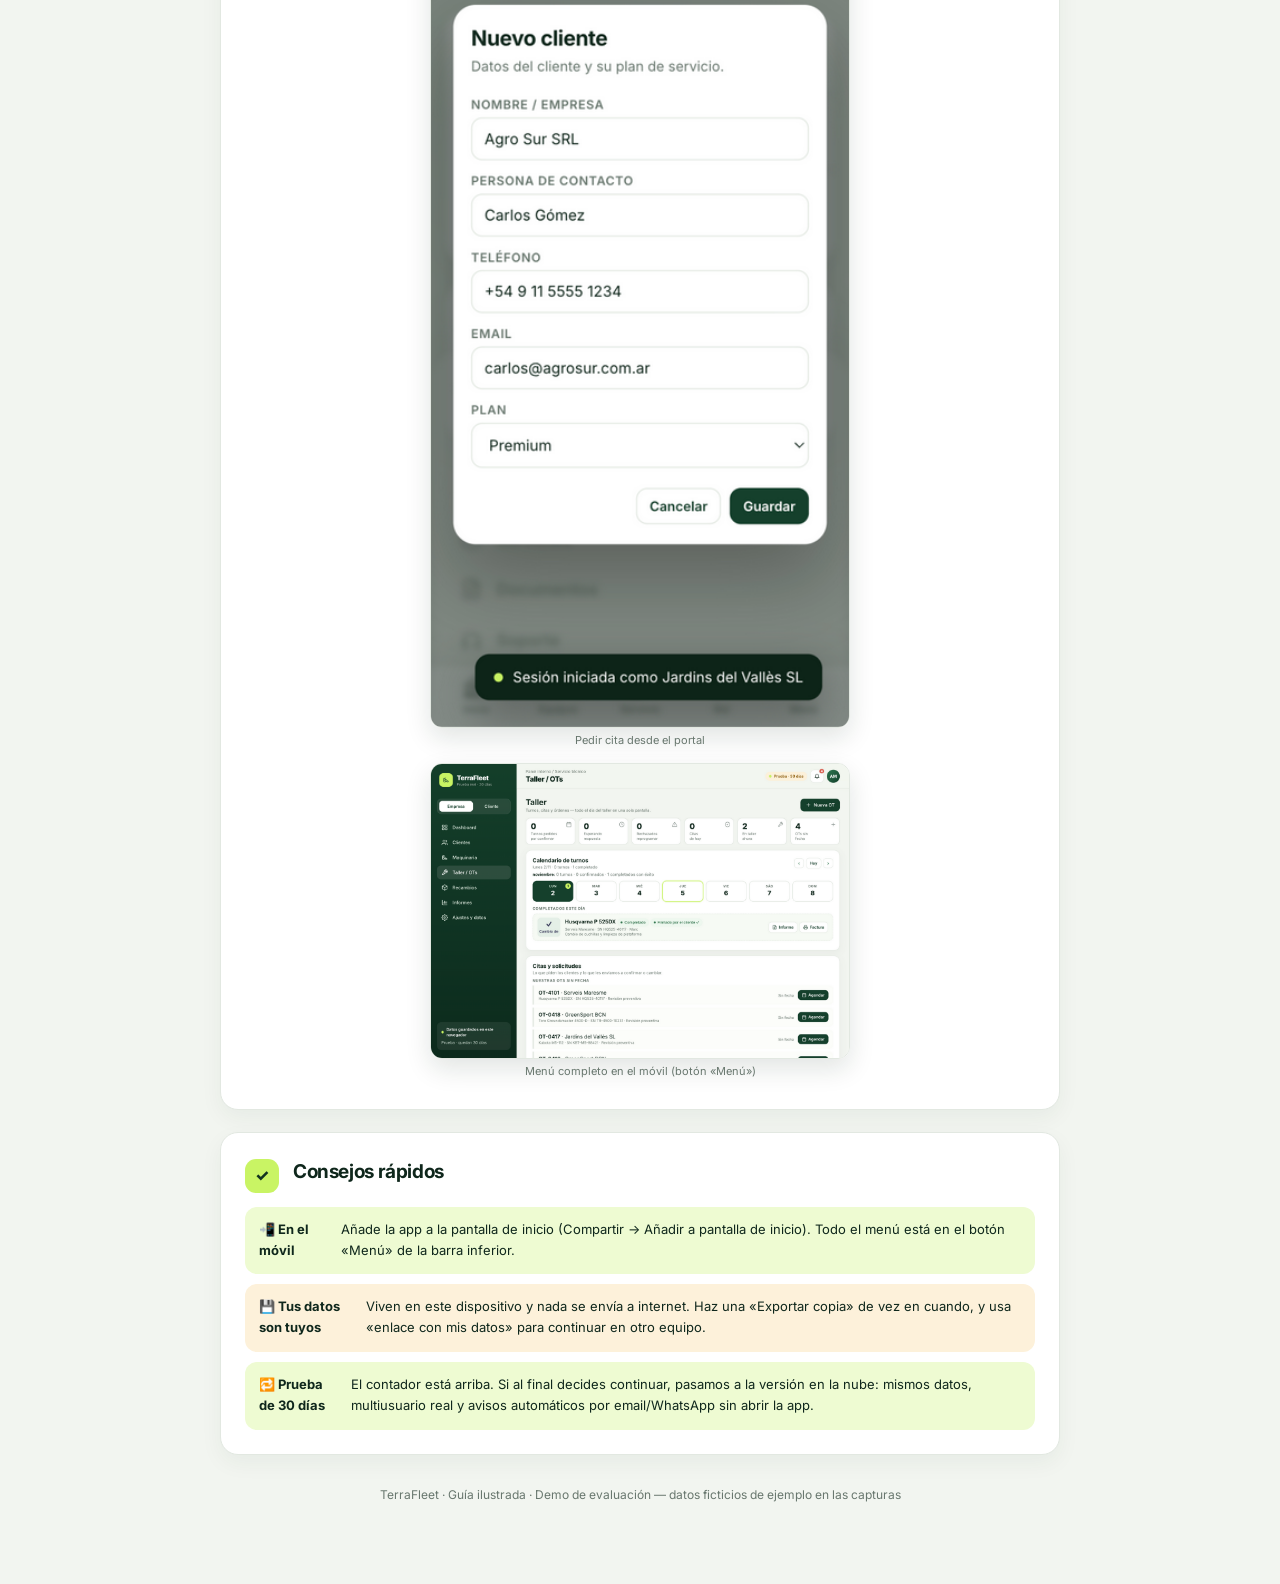
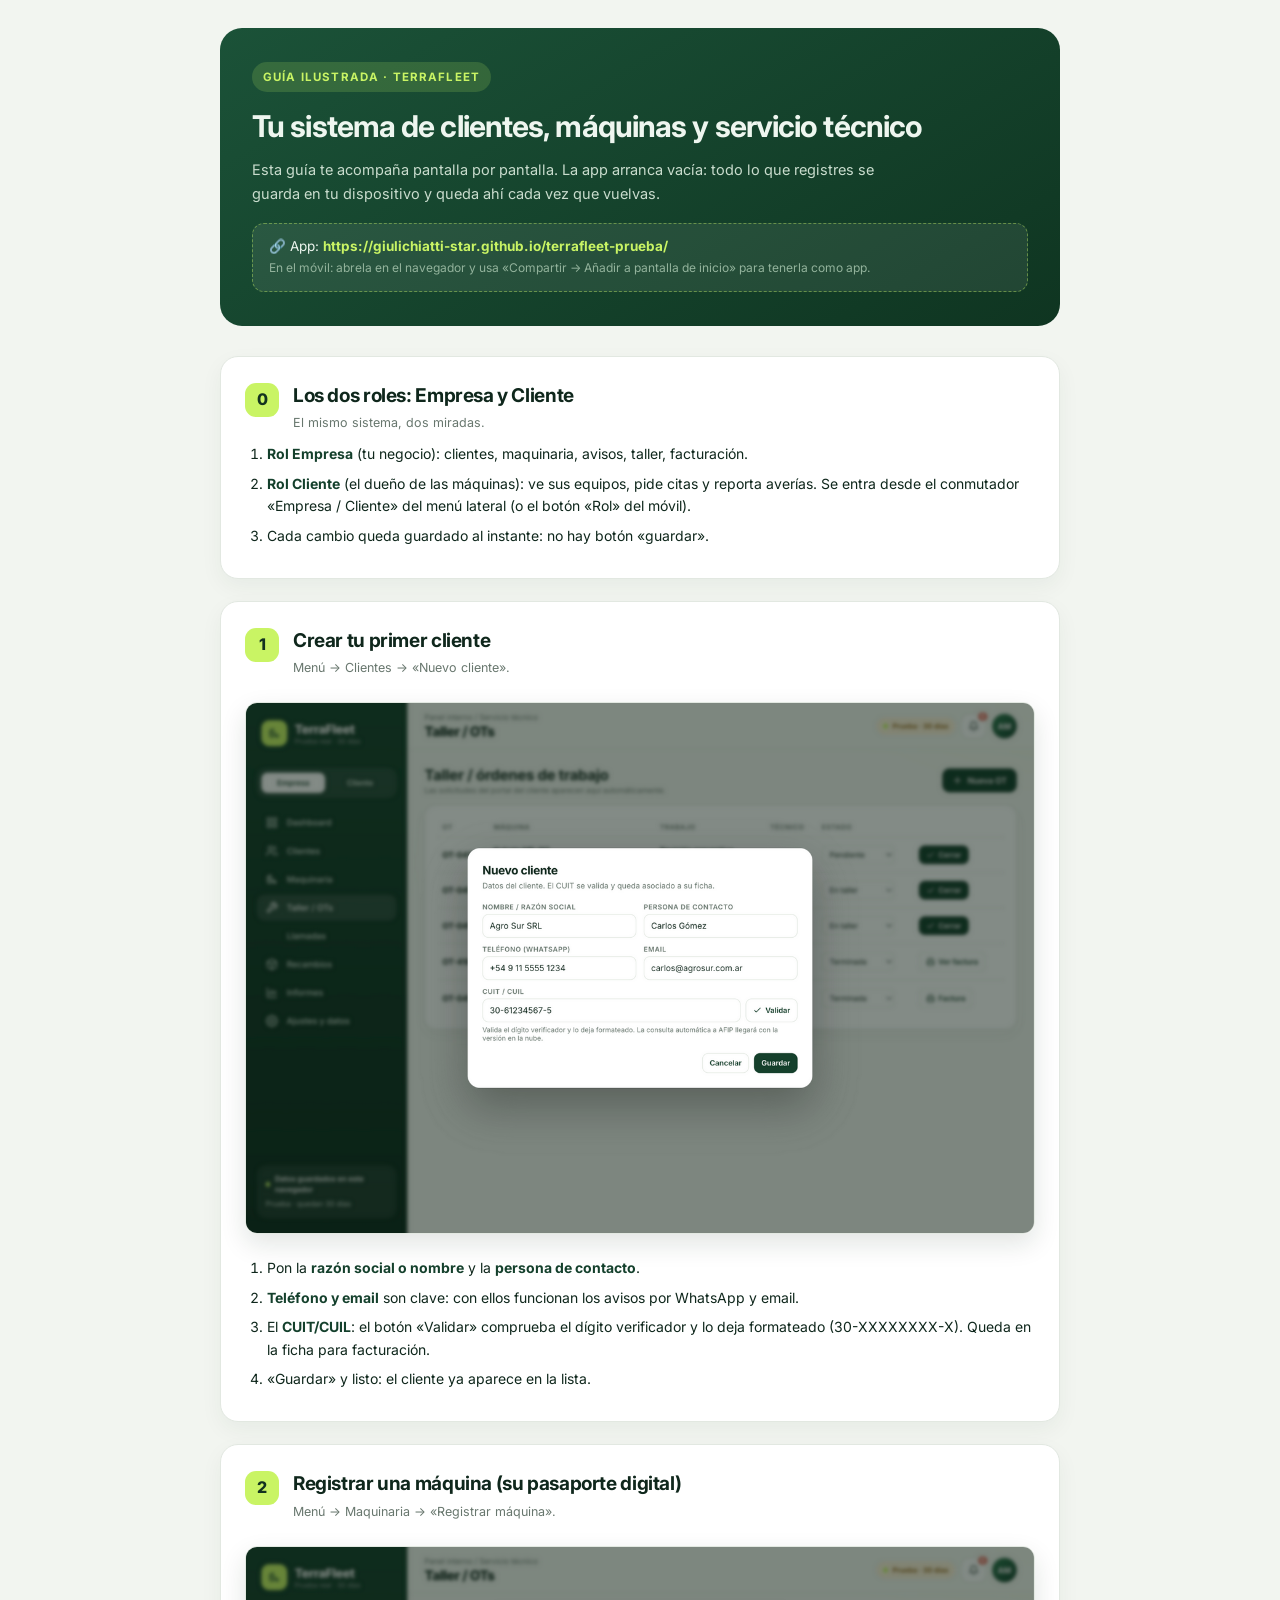
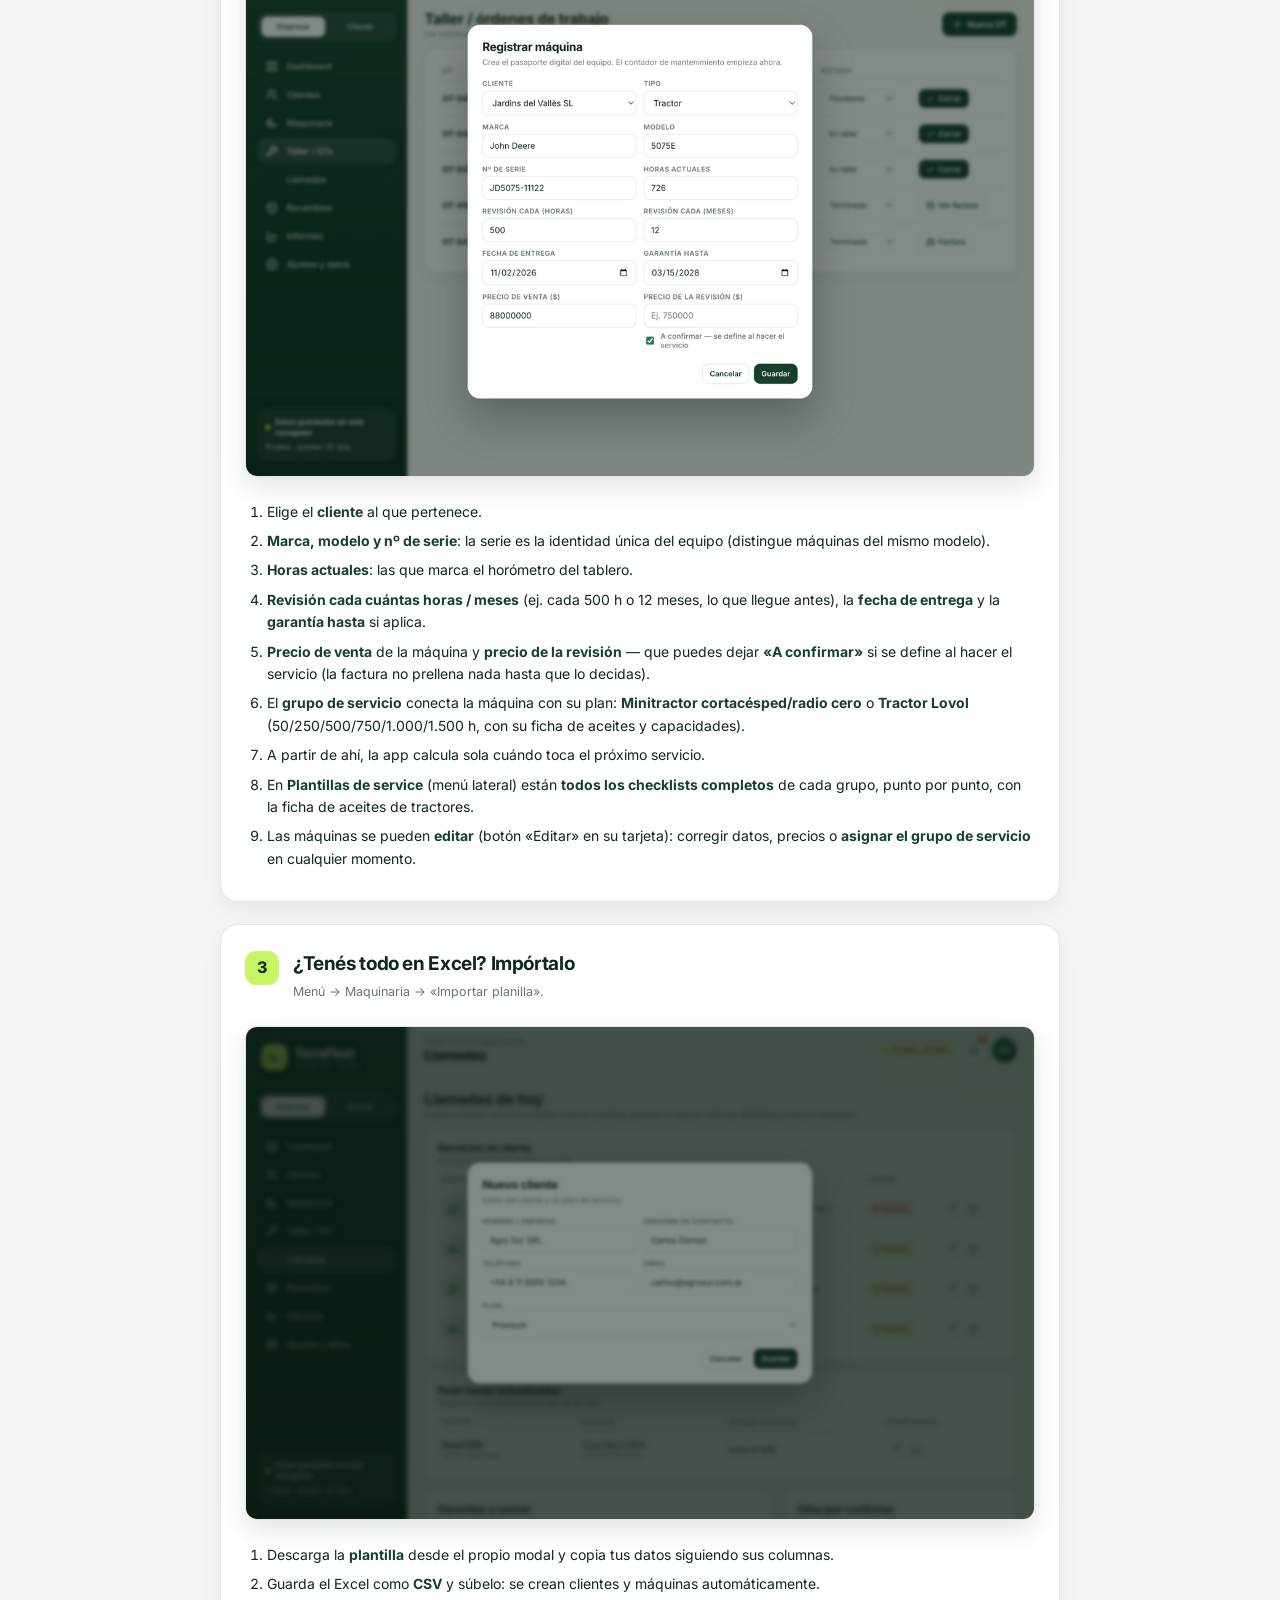
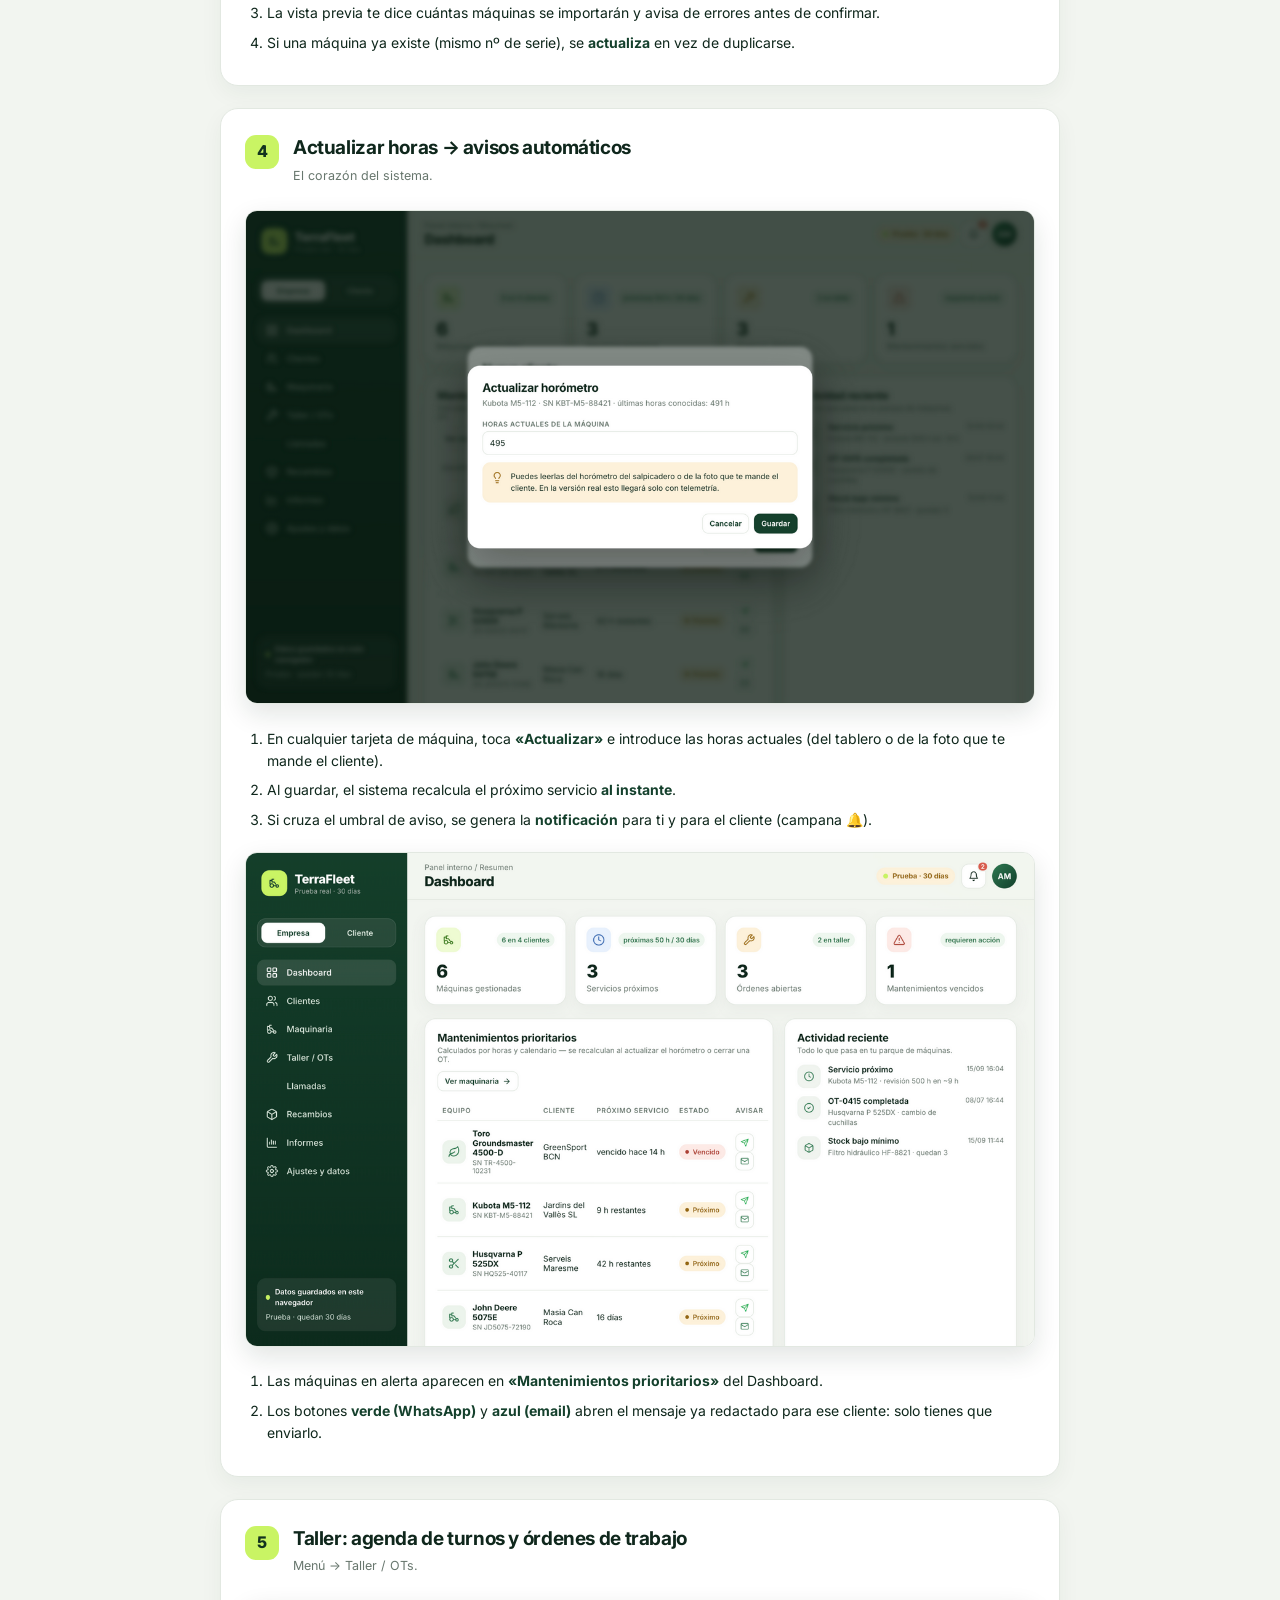
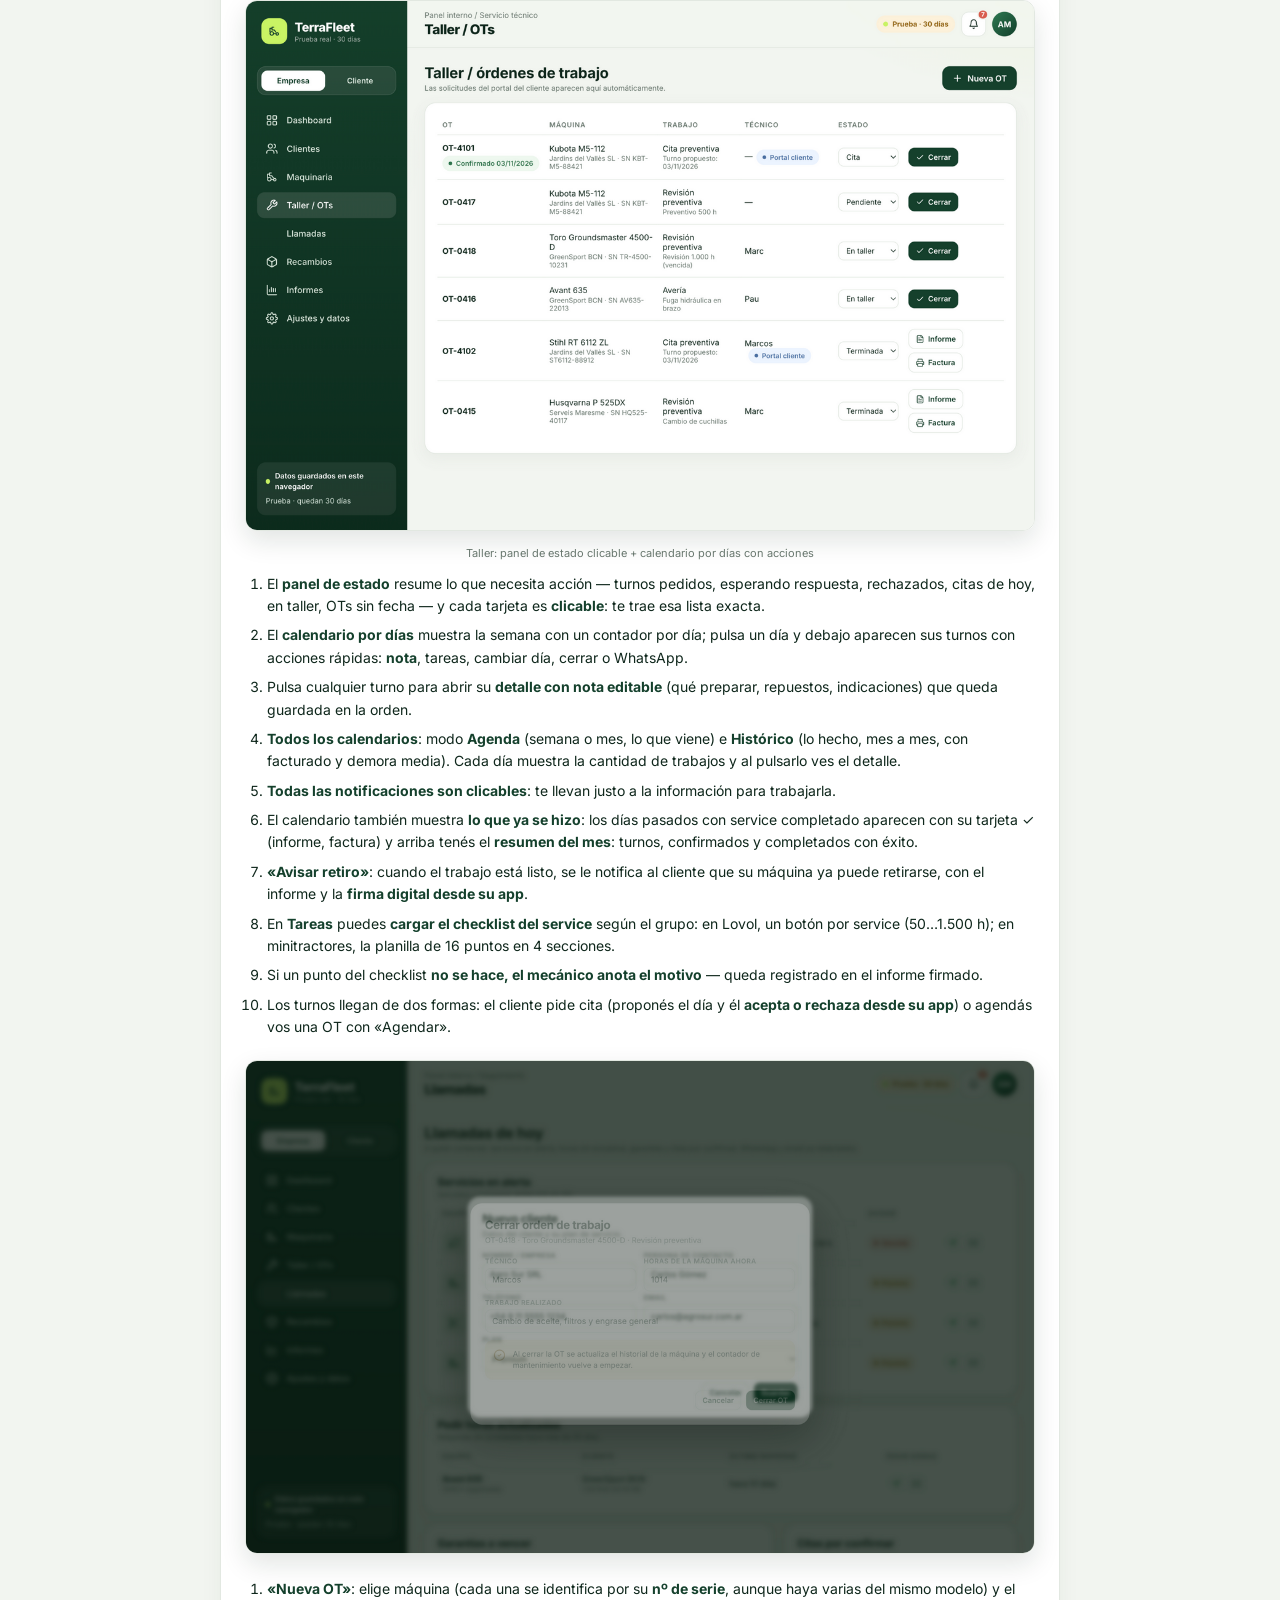
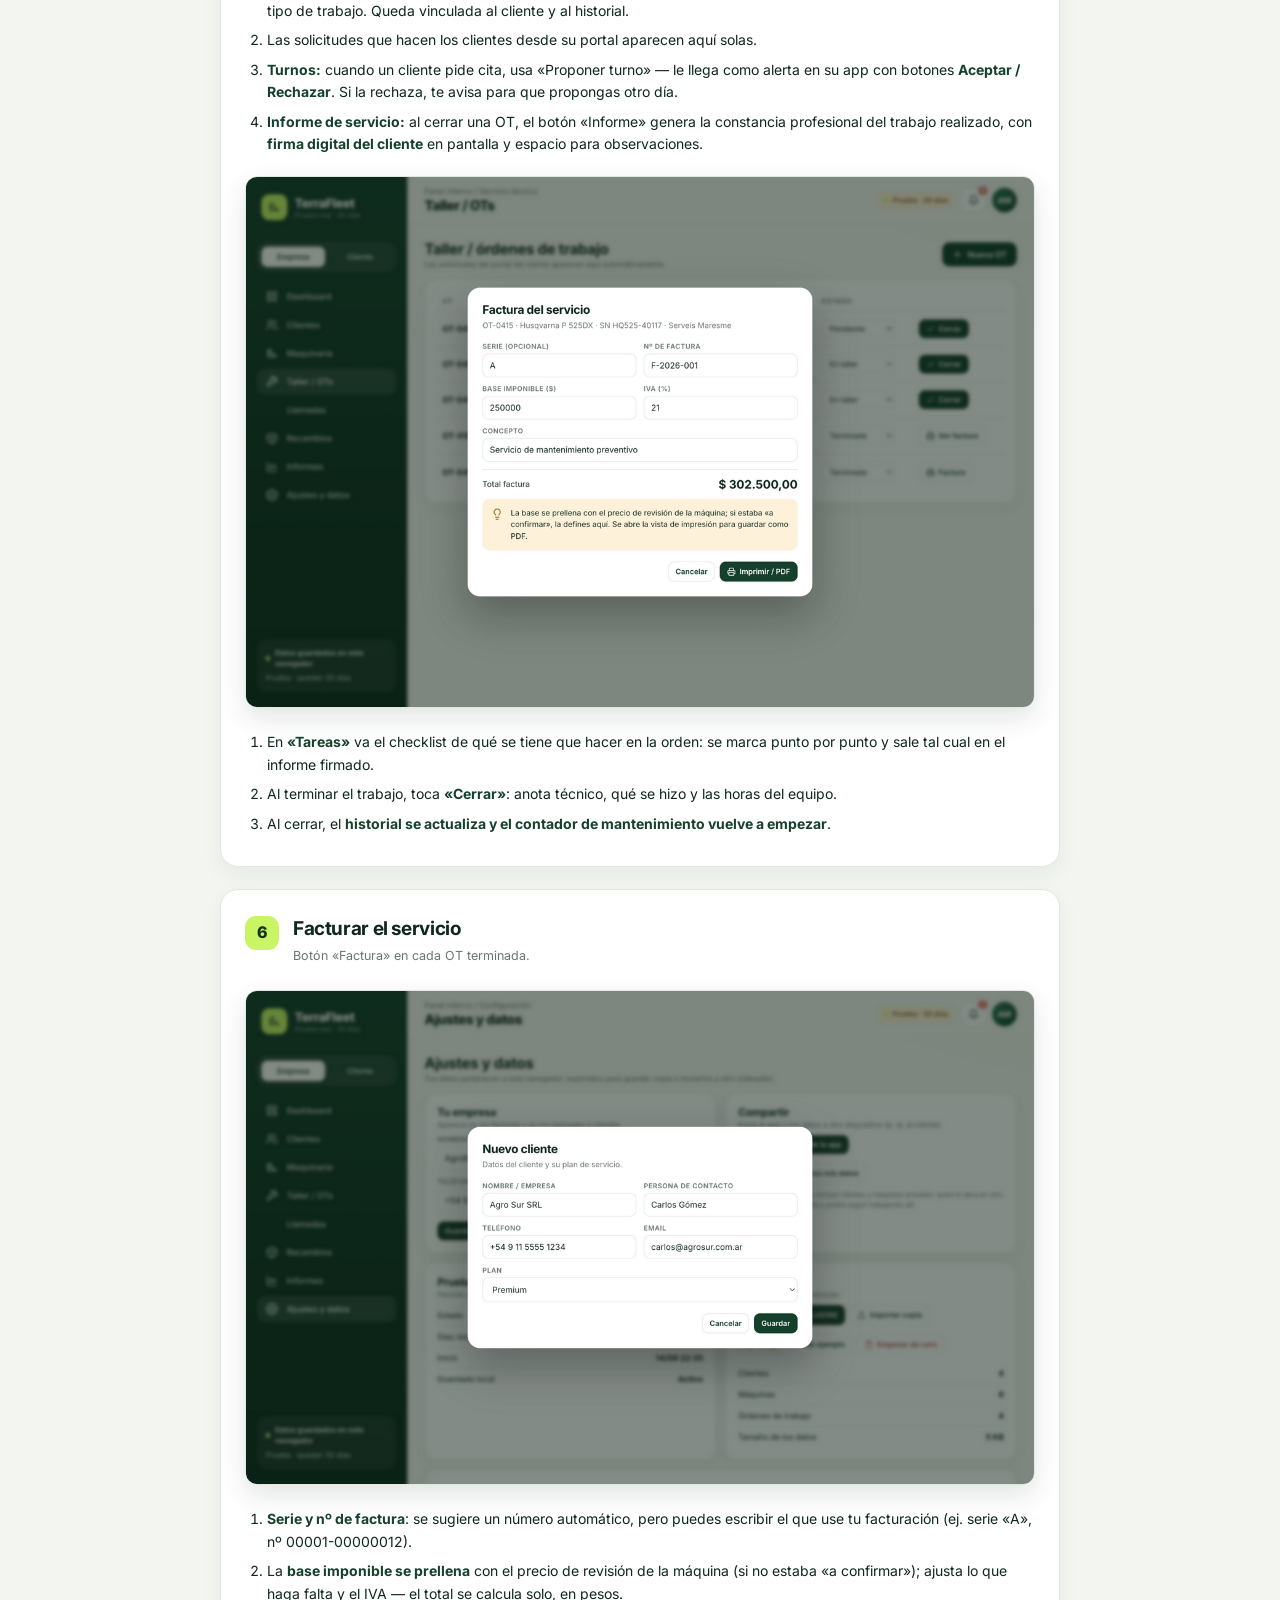
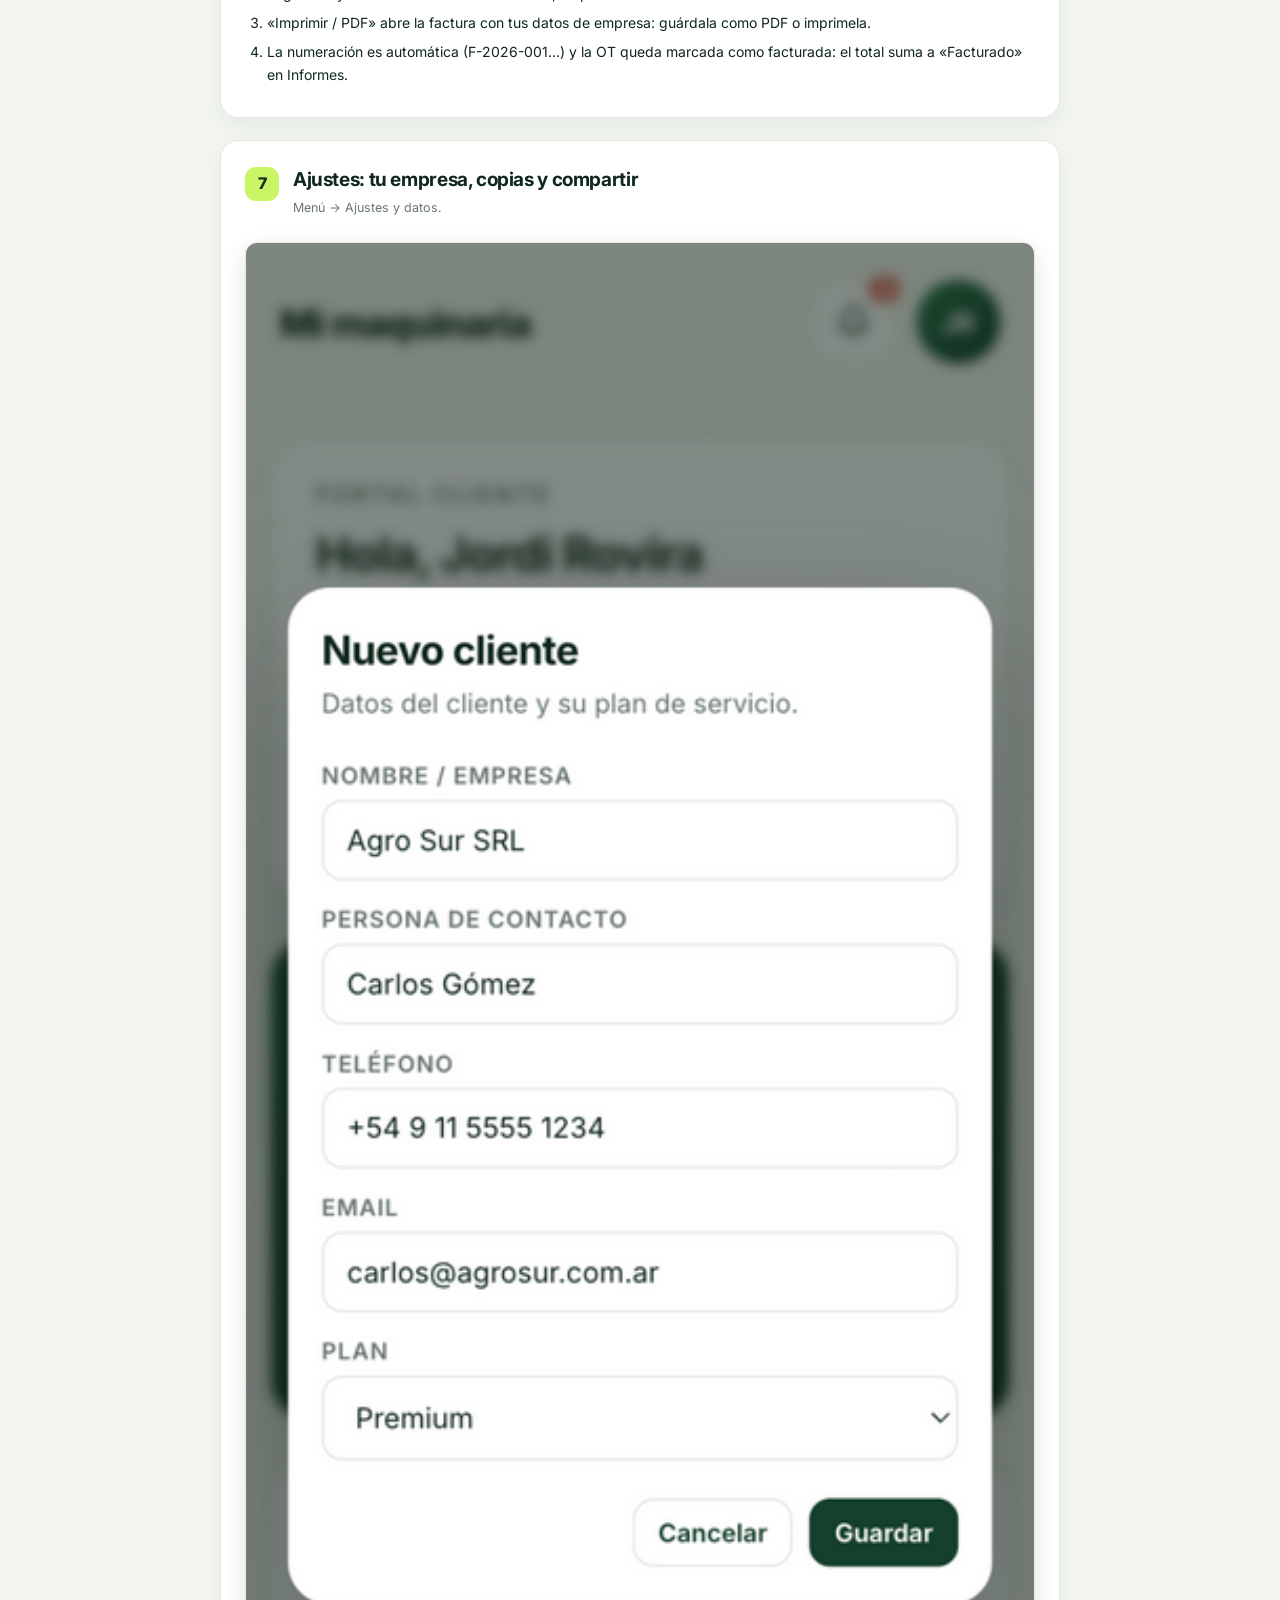
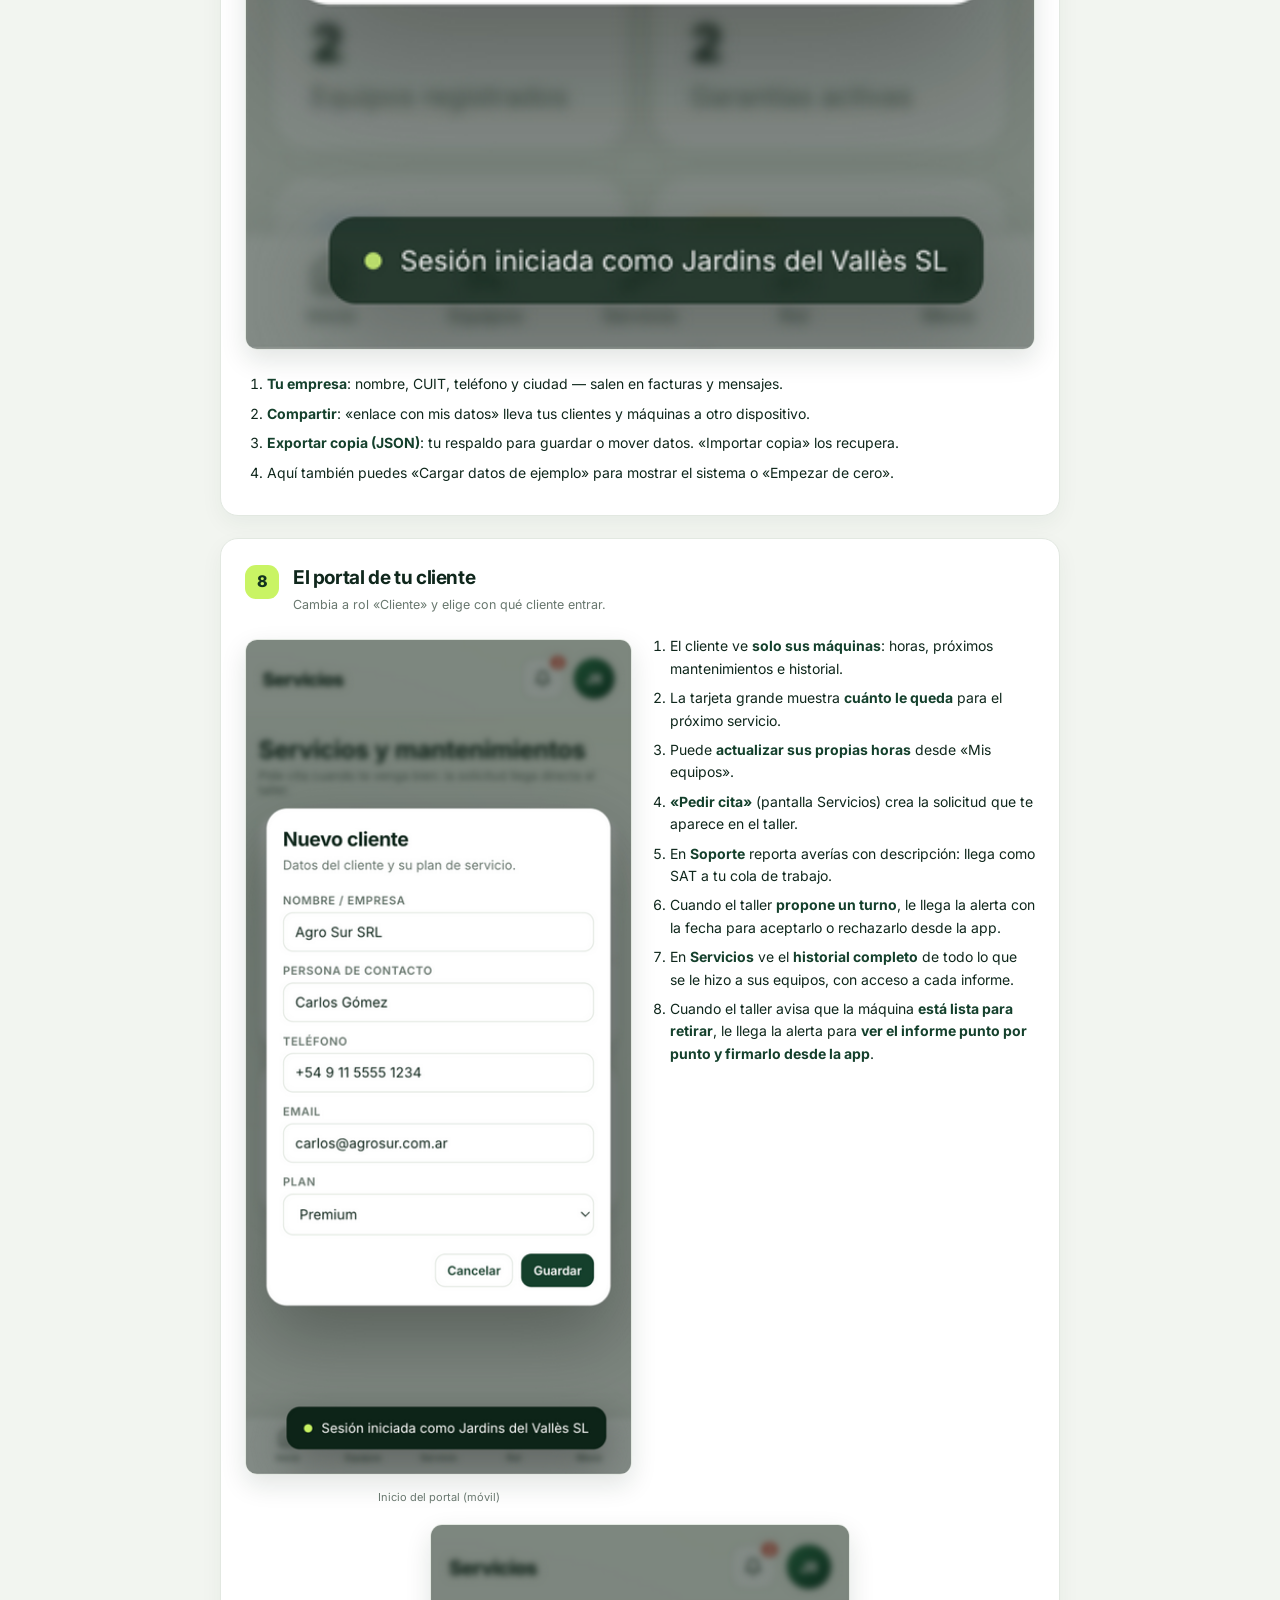
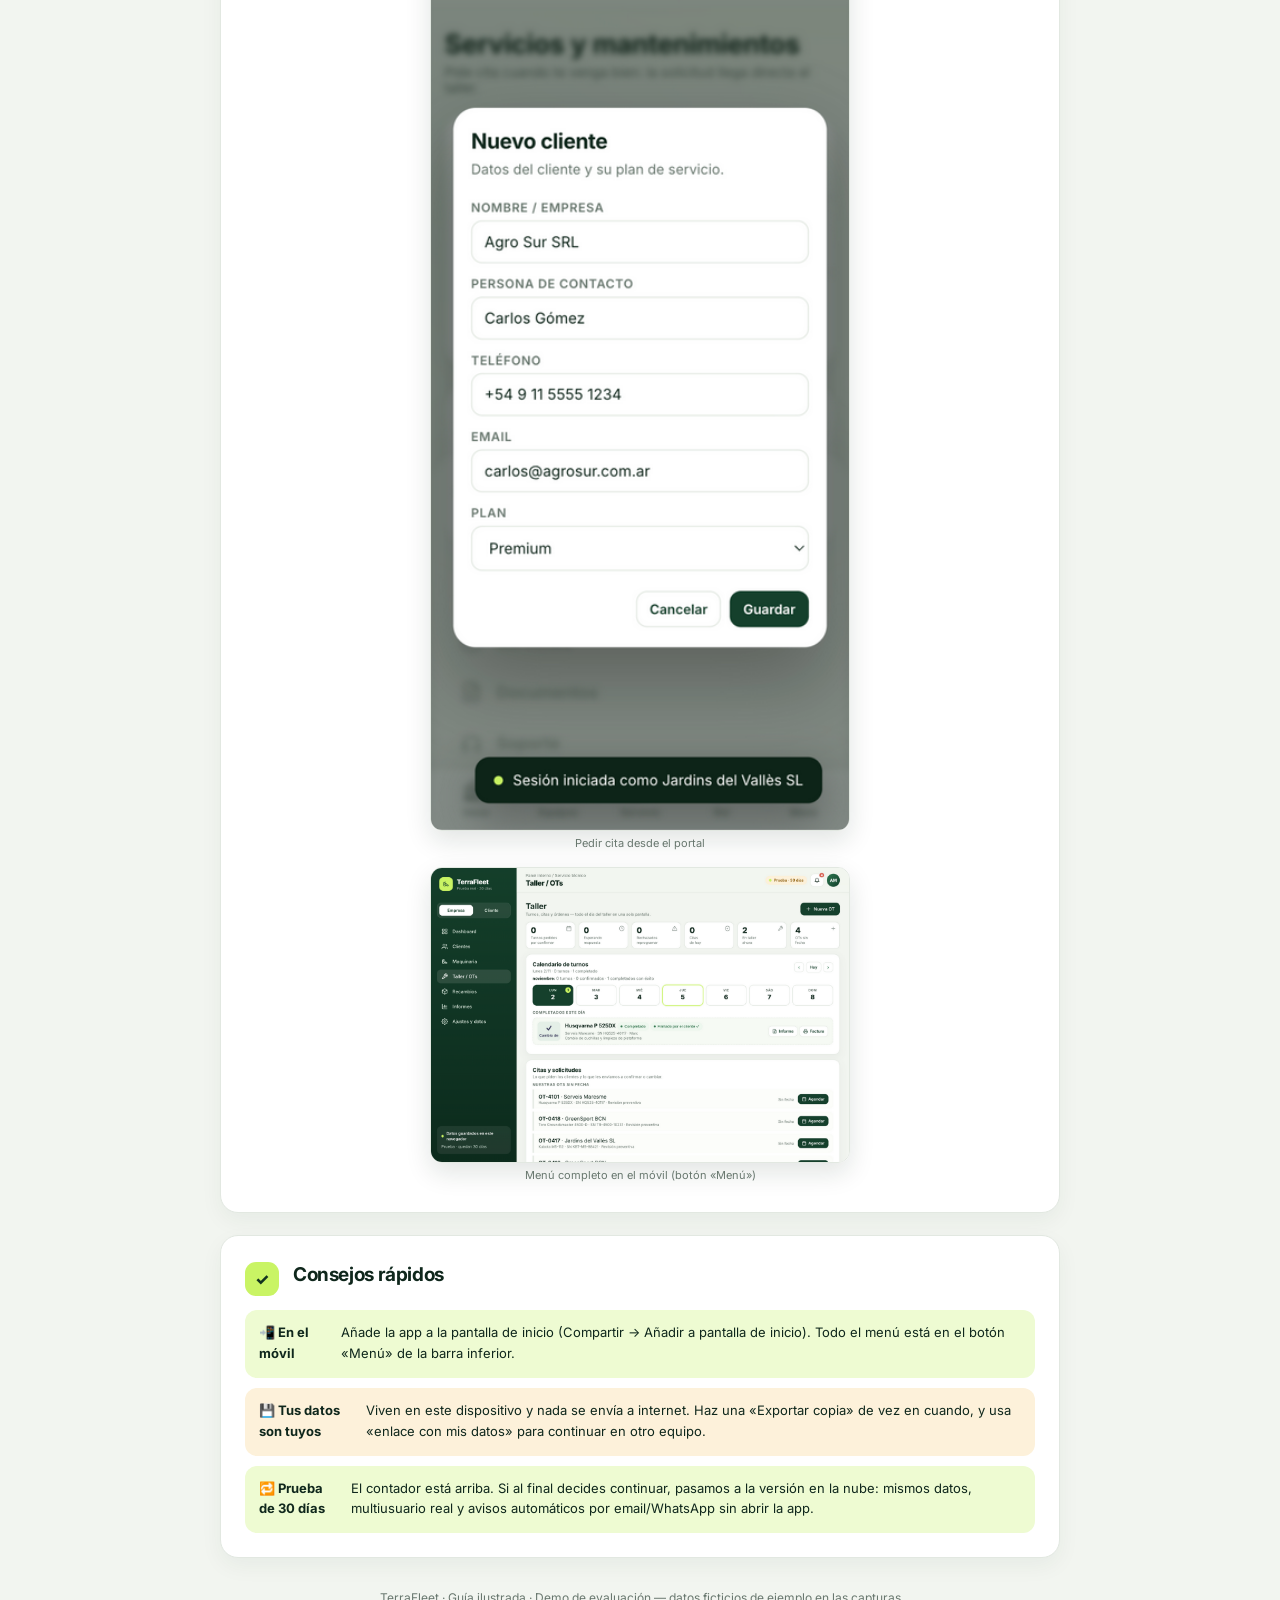
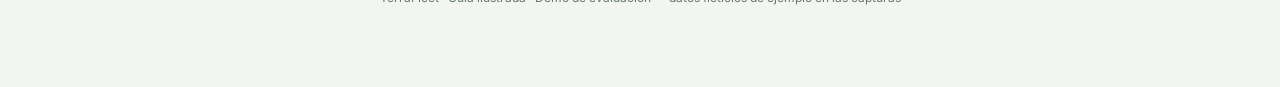
